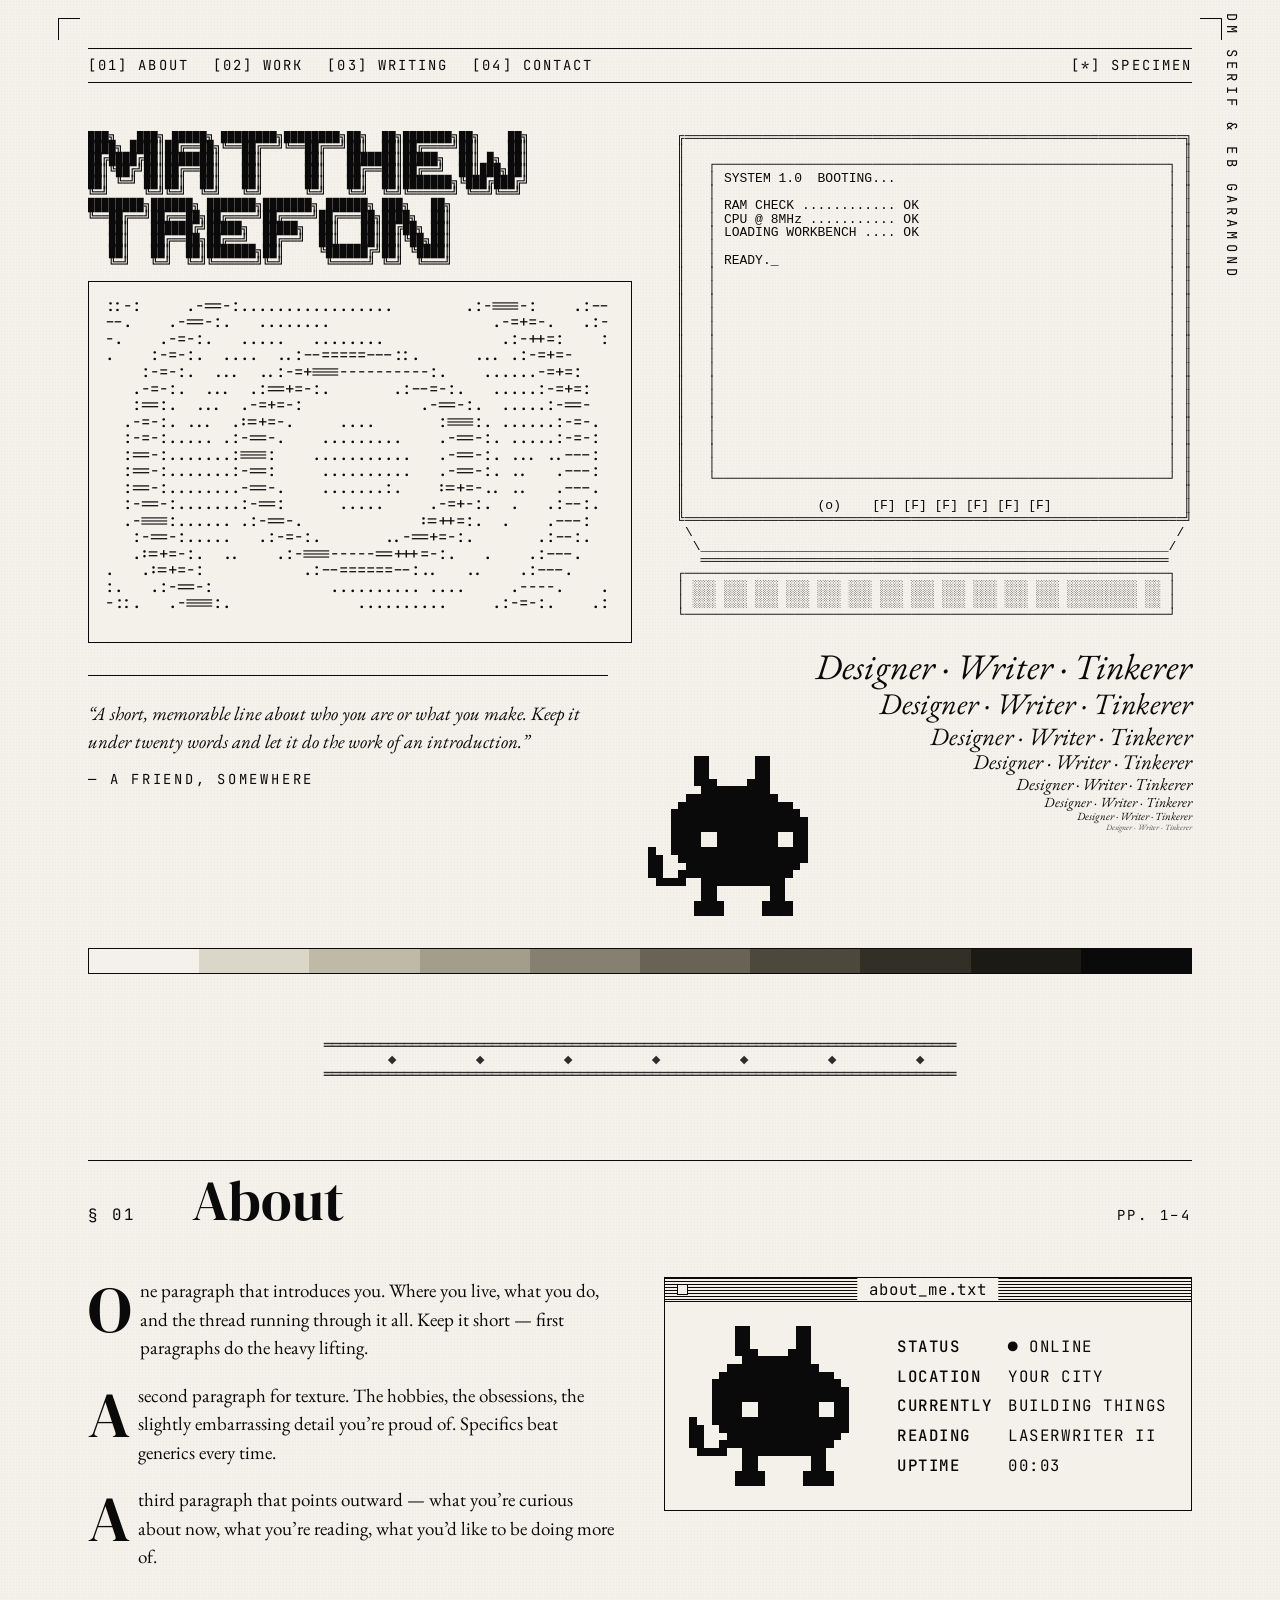
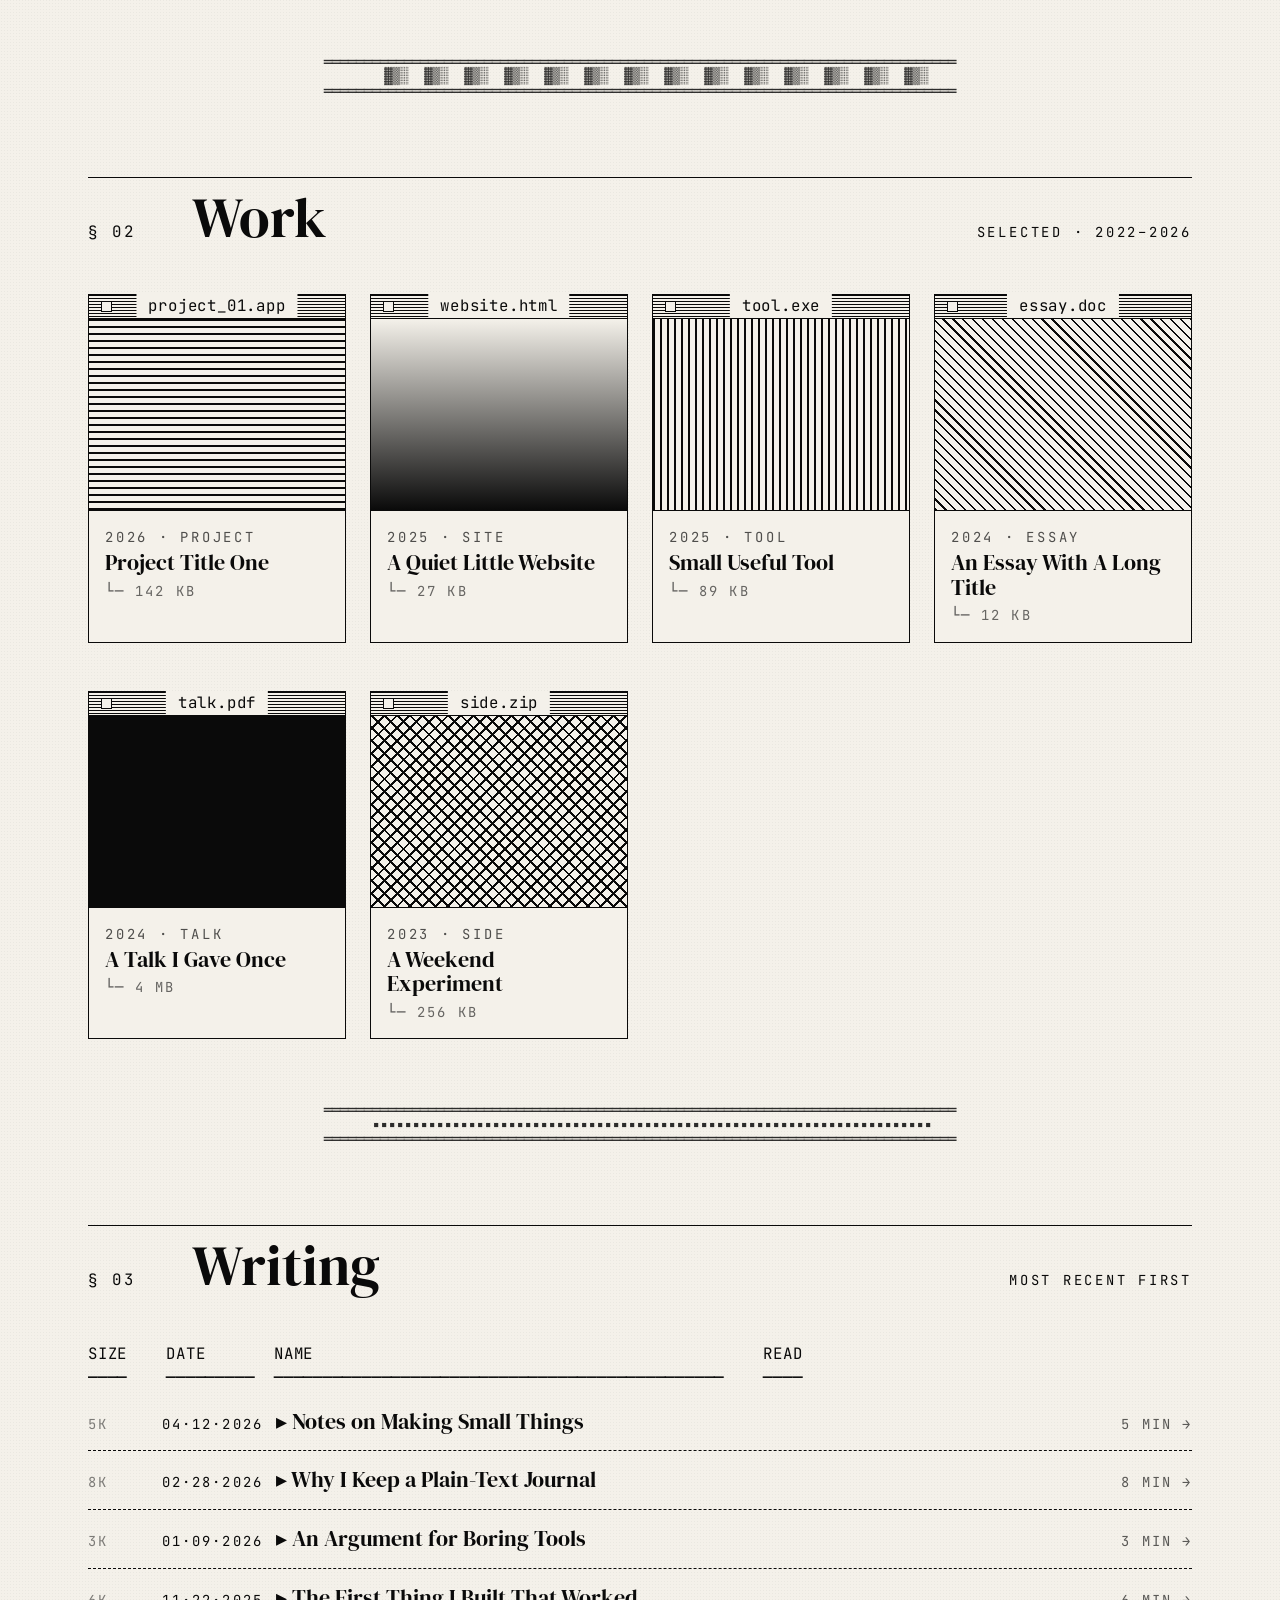
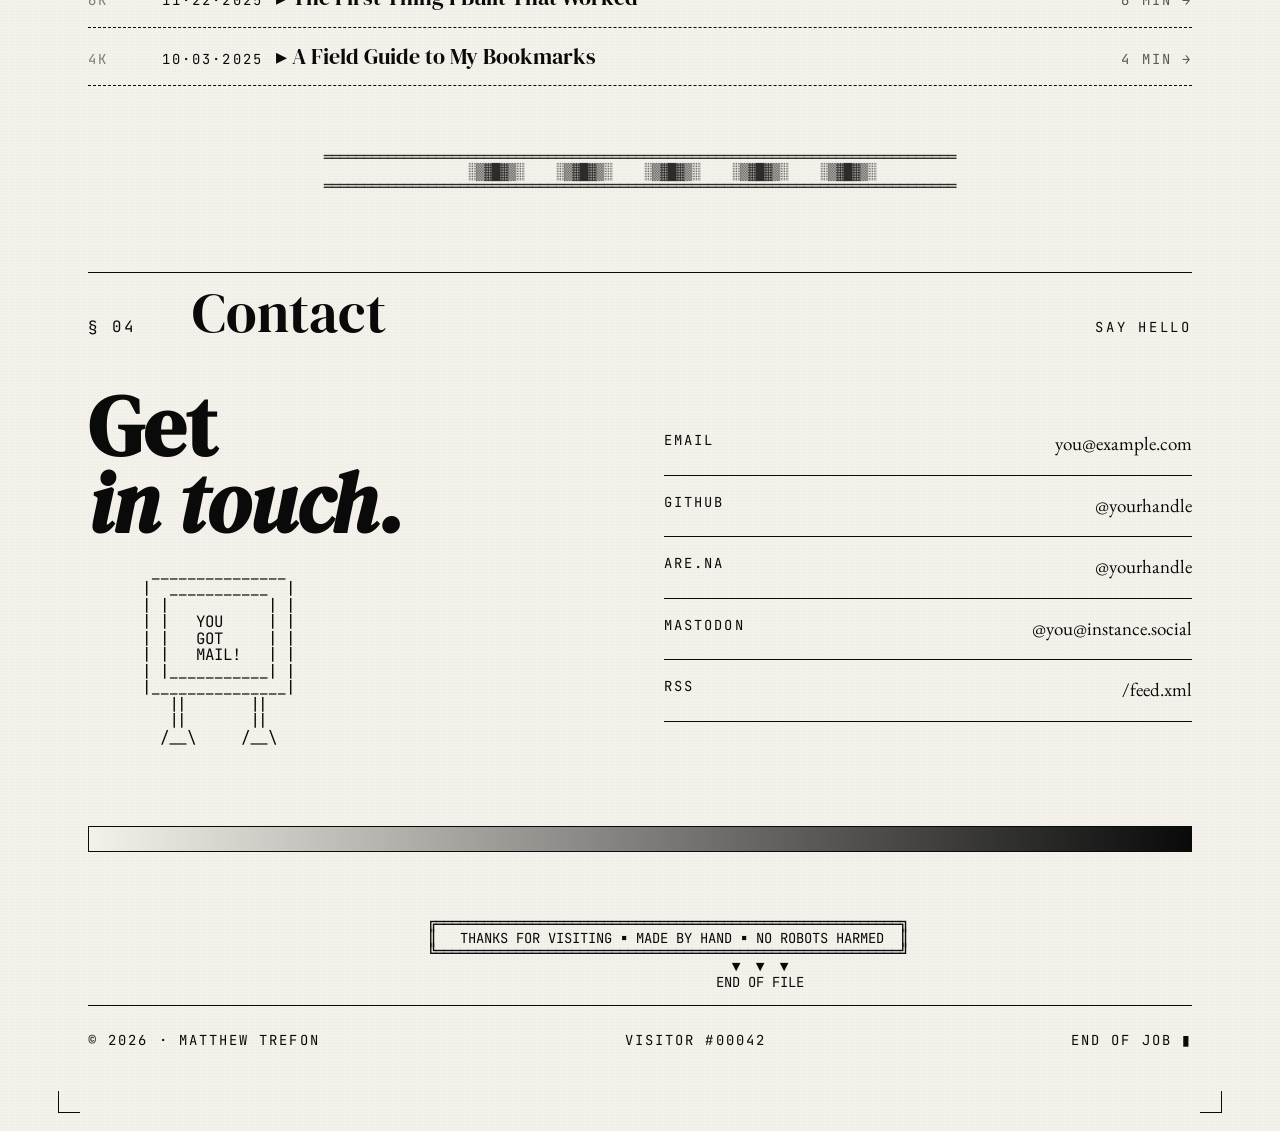
==== index.html @ dd291a22 "Fix banner sizing + ship modern responsive layer Two changes that together get the responsive system" ====
<!DOCTYPE html>
<html lang="en">
<head>
  <meta charset="UTF-8">
  <meta name="viewport" content="width=device-width, initial-scale=1.0">
  <title>Matthew Trefon — Personal Site</title>
  <meta name="description" content="A personal website by Matthew Trefon.">

  <!-- Google Fonts: serifs for headers, mono for the printer/terminal voice -->
  <link rel="preconnect" href="https://fonts.googleapis.com">
  <link rel="preconnect" href="https://fonts.gstatic.com" crossorigin>
  <link href="https://fonts.googleapis.com/css2?family=DM+Serif+Display:ital@0;1&family=EB+Garamond:ital,wght@0,400;0,500;1,400&family=JetBrains+Mono:wght@400;500;700&display=swap" rel="stylesheet">

  <link rel="stylesheet" href="style.css">
</head>
<body>
  <!-- ============== BACKGROUND GLYPHS (scattered marginalia) ============== -->
  <div class="bg-glyphs" id="bgGlyphs" aria-hidden="true"></div>

  <div class="page">

    <!-- ============== CROP MARKS (corners of the page) ============== -->
    <span class="crop tl"></span>
    <span class="crop tr"></span>
    <span class="crop bl"></span>
    <span class="crop br"></span>

    <!-- ============== SPINE TEXT (rotated, runs up the right edge) ============== -->
    <div class="spine-text">MOD. PORTFOLIO ▮ v2.0 ▮ CIRCA 2026 ▮ SET IN DM SERIF & EB GARAMOND</div>

    <!-- ============== NAV ============== -->
    <nav class="nav-bar mono">
      <a href="#about">[01] ABOUT</a>
      <a href="#work">[02] WORK</a>
      <a href="#writing">[03] WRITING</a>
      <a href="#contact">[04] CONTACT</a>
      <a href="styleguide.html" style="margin-left: auto;">[*] SPECIMEN</a>
    </nav>

    <!-- ============== HERO ============== -->
    <header class="hero">
      <div class="hero-main">
        <h1 class="sr-only">Matthew Trefon</h1>
        <pre class="ascii-banner" aria-hidden="true">
███╗   ███╗ █████╗ ████████╗████████╗██╗  ██╗███████╗██╗    ██╗
████╗ ████║██╔══██╗╚══██╔══╝╚══██╔══╝██║  ██║██╔════╝██║    ██║
██╔████╔██║███████║   ██║      ██║   ███████║█████╗  ██║ █╗ ██║
██║╚██╔╝██║██╔══██║   ██║      ██║   ██╔══██║██╔══╝  ██║███╗██║
██║ ╚═╝ ██║██║  ██║   ██║      ██║   ██║  ██║███████╗╚███╔███╔╝
╚═╝     ╚═╝╚═╝  ╚═╝   ╚═╝      ╚═╝   ╚═╝  ╚═╝╚══════╝ ╚══╝╚══╝
████████╗██████╗ ███████╗███████╗ ██████╗ ███╗   ██╗
╚══██╔══╝██╔══██╗██╔════╝██╔════╝██╔═══██╗████╗  ██║
   ██║   ██████╔╝█████╗  █████╗  ██║   ██║██╔██╗ ██║
   ██║   ██╔══██╗██╔══╝  ██╔══╝  ██║   ██║██║╚██╗██║
   ██║   ██║  ██║███████╗██║     ╚██████╔╝██║ ╚████║
   ╚═╝   ╚═╝  ╚═╝╚══════╝╚═╝      ╚═════╝ ╚═╝  ╚═══╝
        </pre>
        <!-- ============== INTERFERENCE FIELD ============== -->
        <figure class="ascii-field-fig">
          <div class="ascii-stage">
            <div class="ascii-field" id="asciiField" aria-hidden="true"></div>
          </div>
        </figure>
        <p class="pull-quote">
          “A short, memorable line about who you are or what you make. Keep
          it under twenty words and let it do the work of an introduction.”
          <cite>— A FRIEND, SOMEWHERE</cite>
        </p>
      </div>

      <aside class="hero-side">
        <pre class="ascii-computer" id="asciiComputer" role="navigation" aria-label="Computer screen — hover or focus to open the main menu, then arrow keys and Enter to navigate"></pre>
        <div class="repeating-tagline" aria-hidden="true">
          <p>Designer · Writer · Tinkerer</p>
          <p>Designer · Writer · Tinkerer</p>
          <p>Designer · Writer · Tinkerer</p>
          <p>Designer · Writer · Tinkerer</p>
          <p>Designer · Writer · Tinkerer</p>
          <p>Designer · Writer · Tinkerer</p>
          <p>Designer · Writer · Tinkerer</p>
          <p>Designer · Writer · Tinkerer</p>
        </div>
        <!-- Sidekick — second instance, tucked under the diminishing tagline. -->
        <svg class="sidekick" viewBox="0 0 21 21" shape-rendering="crispEdges" aria-label="Sidekick" role="img">
          <g class="sk-body">
            <rect x="6"  y="0"  width="2"  height="3"/>
            <rect x="14" y="0"  width="2"  height="3"/>
            <rect x="6"  y="3"  width="3"  height="1"/>
            <rect x="13" y="3"  width="3"  height="1"/>
            <rect x="7"  y="4"  width="9"  height="1"/>
            <rect x="5"  y="5"  width="12" height="1"/>
            <rect x="4"  y="6"  width="15" height="1"/>
            <rect x="3"  y="7"  width="17" height="1"/>
            <rect x="3"  y="8"  width="18" height="2"/>
            <rect x="3"  y="10" width="4"  height="2"/>
            <rect x="9"  y="10" width="8"  height="2"/>
            <rect x="19" y="10" width="2"  height="2"/>
            <rect x="3"  y="12" width="18" height="1"/>
            <rect x="4"  y="13" width="17" height="1"/>
            <rect x="5"  y="14" width="15" height="1"/>
            <rect x="4"  y="15" width="15" height="1"/>
            <rect x="7"  y="16" width="11" height="1"/>
            <rect x="7"  y="17" width="2"  height="2"/>
            <rect x="16" y="17" width="2"  height="2"/>
            <rect x="6"  y="19" width="4"  height="2"/>
            <rect x="15" y="19" width="4"  height="2"/>
          </g>
          <g class="sk-arm">
            <g class="sk-arm-a">
              <rect x="0" y="12" width="1" height="1"/>
              <rect x="0" y="13" width="2" height="1"/>
              <rect x="1" y="14" width="1" height="1"/>
              <rect x="1" y="15" width="1" height="1"/>
              <rect x="1" y="16" width="4" height="1"/>
            </g>
            <g class="sk-arm-b">
              <rect x="0" y="14" width="1" height="1"/>
              <rect x="0" y="15" width="2" height="1"/>
              <rect x="1" y="16" width="4" height="1"/>
            </g>
          </g>
          <g class="sk-eyes">
            <rect x="7"  y="10" width="2" height="2"/>
            <rect x="17" y="10" width="2" height="2"/>
          </g>
        </svg>
      </aside>
    </header>

    <!-- Stepped grayscale strip -->
    <div class="gradient-strip" aria-hidden="true">
      <div style="background:#f4f1ea"></div>
      <div style="background:#dad6c8"></div>
      <div style="background:#bfbaa8"></div>
      <div style="background:#a39d8b"></div>
      <div style="background:#85806f"></div>
      <div style="background:#686355"></div>
      <div style="background:#4c483c"></div>
      <div style="background:#322f26"></div>
      <div style="background:#1c1a14"></div>
      <div style="background:#0a0a0a"></div>
    </div>

    <!-- ASCII divider — reusable element you'll see between sections -->
    <pre class="ascii-rule" aria-hidden="true">
═══════════════════════════════════════════════════════════════════════════════
    ◆          ◆          ◆          ◆          ◆          ◆          ◆
═══════════════════════════════════════════════════════════════════════════════
    </pre>

    <!-- ============================== ABOUT ============================== -->
    <section id="about">
      <div class="section-head">
        <span class="num">§ 01</span>
        <h2>About</h2>
        <span class="meta">Pp. 1–4</span>
      </div>

      <div class="about">
        <div>
          <p>
            One paragraph that introduces you. Where you live, what you do,
            and the thread running through it all. Keep it short — first
            paragraphs do the heavy lifting.
          </p>
          <p>
            A second paragraph for texture. The hobbies, the obsessions, the
            slightly embarrassing detail you’re proud of. Specifics beat
            generics every time.
          </p>
          <p>
            A third paragraph that points outward — what you’re curious about
            now, what you’re reading, what you’d like to be doing more of.
          </p>
        </div>

        <!-- Classic Mac window: System 1-style stripes & close box -->
        <div class="mac-window">
          <div class="mac-titlebar">
            <span class="close-box"></span>
            <span class="title">about_me.txt</span>
          </div>
          <div class="mac-body">
            <!-- Sidekick — pixel data extracted from the box-shadow CSS reference. -->
            <svg class="sidekick" viewBox="0 0 21 21" shape-rendering="crispEdges" aria-label="Sidekick" role="img">
              <g class="sk-body">
                <!-- antennae -->
                <rect x="6"  y="0"  width="2"  height="3"/>
                <rect x="14" y="0"  width="2"  height="3"/>
                <!-- antenna shoulders -->
                <rect x="6"  y="3"  width="3"  height="1"/>
                <rect x="13" y="3"  width="3"  height="1"/>
                <!-- head taper -->
                <rect x="7"  y="4"  width="9"  height="1"/>
                <rect x="5"  y="5"  width="12" height="1"/>
                <rect x="4"  y="6"  width="15" height="1"/>
                <rect x="3"  y="7"  width="17" height="1"/>
                <!-- upper body -->
                <rect x="3"  y="8"  width="18" height="2"/>
                <!-- eye row body (eyes are gaps; paper shows through) -->
                <rect x="3"  y="10" width="4"  height="2"/>
                <rect x="9"  y="10" width="8"  height="2"/>
                <rect x="19" y="10" width="2"  height="2"/>
                <!-- mid body rows (without arm parts) -->
                <rect x="3"  y="12" width="18" height="1"/>
                <rect x="4"  y="13" width="17" height="1"/>
                <rect x="5"  y="14" width="15" height="1"/>
                <rect x="4"  y="15" width="15" height="1"/>
                <rect x="7"  y="16" width="11" height="1"/>
                <!-- legs -->
                <rect x="7"  y="17" width="2"  height="2"/>
                <rect x="16" y="17" width="2"  height="2"/>
                <!-- feet -->
                <rect x="6"  y="19" width="4"  height="2"/>
                <rect x="15" y="19" width="4"  height="2"/>
              </g>
              <!-- Tail — two pixel-art frames; CSS alternates their opacity
                   for a discrete sprite-style wag (no rotation/easing). -->
              <g class="sk-arm">
                <g class="sk-arm-a">
                  <!-- Frame A: tail curled up, tip at upper-left -->
                  <rect x="0" y="12" width="1" height="1"/>
                  <rect x="0" y="13" width="2" height="1"/>
                  <rect x="1" y="14" width="1" height="1"/>
                  <rect x="1" y="15" width="1" height="1"/>
                  <rect x="1" y="16" width="4" height="1"/>
                </g>
                <g class="sk-arm-b">
                  <!-- Frame B: tail flicked down, tip dropped, curl shorter -->
                  <rect x="0" y="14" width="1" height="1"/>
                  <rect x="0" y="15" width="2" height="1"/>
                  <rect x="1" y="16" width="4" height="1"/>
                </g>
              </g>
              <!-- Eye covers — normally invisible; opacity flashes to 1 to blink. -->
              <g class="sk-eyes">
                <rect x="7"  y="10" width="2" height="2"/>
                <rect x="17" y="10" width="2" height="2"/>
              </g>
            </svg>
            <dl class="stats">
              <dt>STATUS</dt>      <dd>● ONLINE</dd>
              <dt>LOCATION</dt>    <dd>YOUR CITY</dd>
              <dt>CURRENTLY</dt>   <dd>BUILDING THINGS</dd>
              <dt>READING</dt>     <dd>LASERWRITER II</dd>
              <dt>UPTIME</dt>      <dd id="uptime">--</dd>
            </dl>
          </div>
        </div>
      </div>
    </section>

    <pre class="ascii-rule" aria-hidden="true">
═══════════════════════════════════════════════════════════════════════════════
    ▓▒░  ▓▒░  ▓▒░  ▓▒░  ▓▒░  ▓▒░  ▓▒░  ▓▒░  ▓▒░  ▓▒░  ▓▒░  ▓▒░  ▓▒░  ▓▒░
═══════════════════════════════════════════════════════════════════════════════
    </pre>

    <!-- ============================== WORK ============================== -->
    <section id="work">
      <div class="section-head">
        <span class="num">§ 02</span>
        <h2>Work</h2>
        <span class="meta">Selected · 2022–2026</span>
      </div>

      <div class="work-grid">
        <!-- Each project card is a tiny Mac window. -->
        <a class="mac-window work-card" href="#">
          <div class="mac-titlebar">
            <span class="close-box"></span>
            <span class="title">project_01.app</span>
          </div>
          <div class="swatch lines-h"></div>
          <div class="card-body">
            <div class="label">2026 · PROJECT</div>
            <div class="card-title">Project Title One</div>
            <div class="size mono">└─ 142 KB</div>
          </div>
        </a>

        <a class="mac-window work-card" href="#">
          <div class="mac-titlebar">
            <span class="close-box"></span>
            <span class="title">website.html</span>
          </div>
          <div class="swatch swatch-grad"></div>
          <div class="card-body">
            <div class="label">2025 · SITE</div>
            <div class="card-title">A Quiet Little Website</div>
            <div class="size mono">└─ 27 KB</div>
          </div>
        </a>

        <a class="mac-window work-card" href="#">
          <div class="mac-titlebar">
            <span class="close-box"></span>
            <span class="title">tool.exe</span>
          </div>
          <div class="swatch lines-v"></div>
          <div class="card-body">
            <div class="label">2025 · TOOL</div>
            <div class="card-title">Small Useful Tool</div>
            <div class="size mono">└─ 89 KB</div>
          </div>
        </a>

        <a class="mac-window work-card" href="#">
          <div class="mac-titlebar">
            <span class="close-box"></span>
            <span class="title">essay.doc</span>
          </div>
          <div class="swatch lines-d"></div>
          <div class="card-body">
            <div class="label">2024 · ESSAY</div>
            <div class="card-title">An Essay With A Long Title</div>
            <div class="size mono">└─ 12 KB</div>
          </div>
        </a>

        <a class="mac-window work-card" href="#">
          <div class="mac-titlebar">
            <span class="close-box"></span>
            <span class="title">talk.pdf</span>
          </div>
          <div class="swatch swatch-solid"></div>
          <div class="card-body">
            <div class="label">2024 · TALK</div>
            <div class="card-title">A Talk I Gave Once</div>
            <div class="size mono">└─ 4 MB</div>
          </div>
        </a>

        <a class="mac-window work-card" href="#">
          <div class="mac-titlebar">
            <span class="close-box"></span>
            <span class="title">side.zip</span>
          </div>
          <div class="swatch swatch-cross"></div>
          <div class="card-body">
            <div class="label">2023 · SIDE</div>
            <div class="card-title">A Weekend Experiment</div>
            <div class="size mono">└─ 256 KB</div>
          </div>
        </a>
      </div>
    </section>

    <pre class="ascii-rule" aria-hidden="true">
═══════════════════════════════════════════════════════════════════════════════
   ▪▪▪▪▪▪▪▪▪▪▪▪▪▪▪▪▪▪▪▪▪▪▪▪▪▪▪▪▪▪▪▪▪▪▪▪▪▪▪▪▪▪▪▪▪▪▪▪▪▪▪▪▪▪▪▪▪▪▪▪▪▪▪▪▪▪▪▪▪▪
═══════════════════════════════════════════════════════════════════════════════
    </pre>

    <!-- ============================== WRITING ============================== -->
    <section id="writing">
      <div class="section-head">
        <span class="num">§ 03</span>
        <h2>Writing</h2>
        <span class="meta">Most Recent First</span>
      </div>

      <!-- Styled like a classic file directory listing -->
      <pre class="dir-header mono">
SIZE    DATE       NAME                                              READ
────    ─────────  ──────────────────────────────────────────────    ────</pre>

      <ul class="writing-list">
        <li>
          <span class="size mono">5K</span>
          <span class="date mono">04·12·2026</span>
          <span class="title"><a href="#">▸ Notes on Making Small Things</a></span>
          <span class="read mono">5 min →</span>
        </li>
        <li>
          <span class="size mono">8K</span>
          <span class="date mono">02·28·2026</span>
          <span class="title"><a href="#">▸ Why I Keep a Plain-Text Journal</a></span>
          <span class="read mono">8 min →</span>
        </li>
        <li>
          <span class="size mono">3K</span>
          <span class="date mono">01·09·2026</span>
          <span class="title"><a href="#">▸ An Argument for Boring Tools</a></span>
          <span class="read mono">3 min →</span>
        </li>
        <li>
          <span class="size mono">6K</span>
          <span class="date mono">11·22·2025</span>
          <span class="title"><a href="#">▸ The First Thing I Built That Worked</a></span>
          <span class="read mono">6 min →</span>
        </li>
        <li>
          <span class="size mono">4K</span>
          <span class="date mono">10·03·2025</span>
          <span class="title"><a href="#">▸ A Field Guide to My Bookmarks</a></span>
          <span class="read mono">4 min →</span>
        </li>
      </ul>
    </section>

    <pre class="ascii-rule" aria-hidden="true">
═══════════════════════════════════════════════════════════════════════════════
        ░▒▓█▓▒░    ░▒▓█▓▒░    ░▒▓█▓▒░    ░▒▓█▓▒░    ░▒▓█▓▒░
═══════════════════════════════════════════════════════════════════════════════
    </pre>

    <!-- ============================== CONTACT ============================== -->
    <section id="contact">
      <div class="section-head">
        <span class="num">§ 04</span>
        <h2>Contact</h2>
        <span class="meta">Say Hello</span>
      </div>

      <div class="contact">
        <div>
          <h3>Get<br><em>in touch.</em></h3>
<pre class="ascii-mailbox" aria-hidden="true">
       _______________
      |  ___________  |
      | |           | |
      | |   YOU     | |
      | |   GOT     | |
      | |   MAIL!   | |
      | |___________| |
      |_______________|
         ||       ||
         ||       ||
        /__\     /__\
</pre>
        </div>
        <ul class="contact-list">
          <li><span class="label mono">EMAIL</span><a href="mailto:you@example.com">you@example.com</a></li>
          <li><span class="label mono">GITHUB</span><a href="#">@yourhandle</a></li>
          <li><span class="label mono">ARE.NA</span><a href="#">@yourhandle</a></li>
          <li><span class="label mono">MASTODON</span><a href="#">@you@instance.social</a></li>
          <li><span class="label mono">RSS</span><a href="#">/feed.xml</a></li>
        </ul>
      </div>
    </section>

    <!-- Closing gradient bar -->
    <div class="gradient-strip smooth" aria-hidden="true"></div>

    <!-- ============================== FOOTER ============================== -->
    <footer>
<pre class="ascii-signoff" aria-hidden="true">
       ╔══════════════════════════════════════════════════════════╗
       ║   THANKS FOR VISITING ▪ MADE BY HAND ▪ NO ROBOTS HARMED  ║
       ╚══════════════════════════════════════════════════════════╝
                              ▼  ▼  ▼
                              END OF FILE
</pre>
      <div class="footer-meta mono">
        <span>© 2026 · MATTHEW TREFON</span>
        <span>VISITOR #<span id="visitor">00042</span></span>
        <span>END OF JOB ▮</span>
      </div>
    </footer>
  </div>

  <script src="script.js"></script>
</body>
</html>
---- style.css ----
/* =========================================================
   STYLE.CSS — Personal Site
   Organised in numbered sections so it's easy to navigate.
   Tip: in most editors, Ctrl/Cmd+F and search "===" to
   jump between sections.

   Modern responsive system, layered in three parts:
   1. Fluid tokens (this file, section 1) — type and spacing
      scale smoothly with viewport via clamp(). No breakpoints
      needed for "make text smaller on phones."
   2. Container queries (per-component, added next) — each
      component decides its own layout based on the room it
      has, not the viewport. Lets a component drop into any
      column width and Just Work.
   3. Media-query breakpoints — reserved only for whole-page
      structural shifts (none yet; we'll see if we need any).
   ========================================================= */

/* =========================================================
   1. DESIGN TOKENS
   Color, type, spacing, layout — all live here. Change a
   value in this block and the whole site updates. New
   components should reference these tokens, not raw px.

   Type and spacing tokens use clamp(MIN, PREFERRED, MAX):
     - PREFERRED uses vw, so it scales with viewport width.
     - Locked at MIN below ~320px viewport (small phone).
     - Locked at MAX above ~1200px viewport (our page-max).
   ========================================================= */
:root {
  /* Color */
  --ink: #0a0a0a;
  --paper: #f4f1ea;
  --paper-edge: #e6e0d0;

  /* Type families */
  --serif-display: 'DM Serif Display', Georgia, serif;
  --serif-body: 'EB Garamond', Georgia, serif;
  --mono: 'JetBrains Mono', ui-monospace, monospace;

  /* Fluid type scale. Min values stay readable on phones —
     no token drops below 12px. Max values match the prior
     fixed sizes so desktop looks identical. */
  --fs-xs:    clamp(0.75rem,   0.23vw + 0.68rem,  0.875rem);   /* 12 → 14 */
  --fs-sm:    clamp(0.875rem,  0.23vw + 0.80rem,  1rem);       /* 14 → 16 */
  --fs-base:  clamp(1rem,      0.34vw + 0.93rem,  1.1875rem);  /* 16 → 19 */
  --fs-lg:    clamp(1.125rem,  0.45vw + 1.03rem,  1.375rem);   /* 18 → 22 */
  --fs-xl:    clamp(1.5rem,    0.91vw + 1.32rem,  2rem);       /* 24 → 32 */
  --fs-2xl:   clamp(2rem,      2.73vw + 1.45rem,  3.5rem);     /* 32 → 56 */
  --fs-3xl:   clamp(2.5rem,    5vw    + 1.5rem,   5.25rem);    /* 40 → 84 */
  /* Banner: 64-char ASCII art. Aggressively fluid — locks
     at 6.4px on small phones (still legible as shape, fits
     a 358px content area at ~246px wide) and 11px on desktop. */
  --fs-banner: clamp(0.4rem, 1vw, 0.6875rem);  /* ~6.4 → 11 */

  /* Fluid spacing scale, same lock-points as type. */
  --space-3xs: clamp(0.125rem, 0.11vw + 0.10rem, 0.1875rem);   /* 2  → 3  */
  --space-2xs: clamp(0.25rem,  0.23vw + 0.20rem, 0.375rem);    /* 4  → 6  */
  --space-xs:  clamp(0.5rem,   0.45vw + 0.41rem, 0.75rem);     /* 8  → 12 */
  --space-sm:  clamp(0.75rem,  0.45vw + 0.66rem, 1rem);        /* 12 → 16 */
  --space-md:  clamp(1rem,     0.91vw + 0.82rem, 1.5rem);      /* 16 → 24 */
  --space-lg:  clamp(1.5rem,   0.91vw + 1.32rem, 2rem);        /* 24 → 32 */
  --space-xl:  clamp(2rem,     1.82vw + 1.64rem, 3rem);        /* 32 → 48 */
  --space-2xl: clamp(2.5rem,   2.73vw + 1.95rem, 4rem);        /* 40 → 64 */
  --space-3xl: clamp(3rem,     3.64vw + 2.27rem, 5rem);        /* 48 → 80 */

  /* Page frame */
  --page-max:   1200px;
  --page-pad-x: clamp(1rem, 4vw, 3rem);   /* 16 → 48 sides */
}

/* =========================================================
   2. RESET & BASE
   A small reset so different browsers start from the same
   baseline. The * selector targets every element.
   ========================================================= */
*, *::before, *::after { margin: 0; padding: 0; box-sizing: border-box; }
html { scroll-behavior: smooth; }
img, svg { display: block; max-width: 100%; }
a { color: inherit; }

body {
  background: var(--paper);
  color: var(--ink);
  font-family: var(--serif-body);
  font-size: var(--fs-base);
  line-height: 1.5;
  /* Subtle paper grain — a dot pattern at low opacity */
  background-image: radial-gradient(rgba(0,0,0,0.04) 1px, transparent 1px);
  background-size: 3px 3px;
  overflow-x: hidden;
  /* Containing block for the scattered background-glyph layer below */
  position: relative;
}

/* SVGs inherit the ink color automatically */
svg { fill: var(--ink); }

/* =========================================================
   3. PAGE FRAME + CROP MARKS
   ========================================================= */
.page {
  max-width: var(--page-max);
  margin: 0 auto;
  padding: var(--space-xl) var(--page-pad-x) var(--space-3xl);
  position: relative;
  /* Sit above the scattered background-glyph layer */
  z-index: 1;
}

.crop { position: absolute; width: 22px; height: 22px; pointer-events: none; }
.crop::before, .crop::after { content: ''; position: absolute; background: var(--ink); }
.crop.tl { top: 18px; left: 18px; }
.crop.tl::before { top: 0; left: 0; width: 1px; height: 22px; }
.crop.tl::after  { top: 0; left: 0; width: 22px; height: 1px; }
.crop.tr { top: 18px; right: 18px; }
.crop.tr::before { top: 0; right: 0; width: 1px; height: 22px; }
.crop.tr::after  { top: 0; right: 0; width: 22px; height: 1px; }
.crop.bl { bottom: 18px; left: 18px; }
.crop.bl::before { bottom: 0; left: 0; width: 1px; height: 22px; }
.crop.bl::after  { bottom: 0; left: 0; width: 22px; height: 1px; }
.crop.br { bottom: 18px; right: 18px; }
.crop.br::before { bottom: 0; right: 0; width: 1px; height: 22px; }
.crop.br::after  { bottom: 0; right: 0; width: 22px; height: 1px; }

/* =========================================================
   4. UTILITY CLASSES
   Small reusable bits used in many places.
   ========================================================= */
.mono {
  font-family: var(--mono);
  font-size: var(--fs-xs);
  letter-spacing: 0.15em;
  text-transform: uppercase;
}

/* Screen-reader-only: hidden visually, but read aloud by assistive tech.
   Used for the page's h1 since the visible name is ASCII art. */
.sr-only {
  position: absolute;
  width: 1px;
  height: 1px;
  padding: 0;
  margin: -1px;
  overflow: hidden;
  clip: rect(0, 0, 0, 0);
  white-space: nowrap;
  border: 0;
}

/* Stepped grayscale strip — the iconic printer test bar */
.gradient-strip {
  display: flex;
  height: 26px;
  width: 100%;
  border: 1px solid var(--ink);
  margin: var(--space-lg) 0;
}
.gradient-strip > div { flex: 1; }
.gradient-strip.smooth {
  background: linear-gradient(to right, var(--paper), var(--ink));
  margin-top: var(--space-3xl);
}

/* Reusable line-pattern fills */
.lines-h {
  background-image: repeating-linear-gradient(
    to bottom, var(--ink) 0 2px, transparent 2px 7px
  );
}
.lines-v {
  background-image: repeating-linear-gradient(
    to right, var(--ink) 0 2px, transparent 2px 7px
  );
}
.lines-d {
  background-image: repeating-linear-gradient(
    45deg, var(--ink) 0 1.5px, transparent 1.5px 7px
  );
}

/* =========================================================
   5. ASCII ART (banner, dividers, illustrations)
   <pre> tags preserve the spacing of ASCII art exactly.
   We use overflow-x:auto so big banners don't break mobile.
   ========================================================= */
/* Default base for all ascii-* <pre> blocks. Class-only selectors
   here (no `pre.` prefix) so the specificity stays at 0,1,0 — that
   way the per-block overrides below (.ascii-banner, .ascii-rule)
   actually win on font-size. The `pre.` prefix used to be here and
   silently outranked the overrides. */
.ascii-banner,
.ascii-rule,
.ascii-mac,
.ascii-mailbox,
.ascii-signoff {
  font-family: var(--mono);
  font-size: var(--fs-sm);
  line-height: 1.05;
  white-space: pre;
  overflow-x: auto;
}

.ascii-banner {
  margin: 0 0 var(--space-md);
  font-size: var(--fs-banner);
  font-weight: 700;
}
.ascii-rule {
  margin: var(--space-2xl) 0;
  text-align: center;
  font-size: var(--fs-xs);
  opacity: 0.85;
}
.ascii-mac { font-size: var(--fs-sm); line-height: 1.1; }

/* Hero-main computer — large prominent ASCII illustration that sits below
   the name banner. Cycles through screen content via JS.
   Uses a system monospace stack (not JetBrains Mono) because the Google
   Fonts subset of JetBrains Mono is missing some of the box-drawing,
   block, and symbol glyphs (♪ █ ░ ║ ═) used in the screens. When those
   fall back to a different font the advance widths drift and the right
   borders no longer line up. System mono fonts have all of these at a
   consistent 1-cell width. */
.ascii-computer {
  font-family: ui-monospace, 'SF Mono', Menlo, Consolas, 'Cascadia Mono', monospace;
  /* Initial font-size is a conservative pre-JS fallback; fitComputer()
     in script.js measures the live column width and overrides this with
     an inline style on load and on every resize. */
  font-size: 11px;
  line-height: 1.05;
  white-space: pre;
  margin: 0;
  user-select: none;
  color: var(--ink);
  display: inline-block;
  max-width: 100%;
  font-variant-ligatures: none;
  font-feature-settings: "liga" 0, "calt" 0;
}

/* Hero computer in menu mode — the screen becomes a navigation widget.
   Each <a class="menu-item"> wraps a full padded line of the screen so the
   entire row is a click target. The selected (or hovered) row inverts to
   give a classic Mac highlight bar. */
.ascii-computer { outline: none; }
.ascii-computer:focus-visible { outline: 2px solid var(--ink); outline-offset: 4px; }
.ascii-computer .menu-item {
  text-decoration: none;
  color: inherit;
  cursor: pointer;
}
.ascii-computer .menu-item:hover,
.ascii-computer .menu-item--selected {
  background: var(--ink);
  color: var(--paper);
}

/* Sidekick pixel character — pixel data via SVG <rect>s, scales crisply
   via shape-rendering. Three independent loops: idle bob, arm wave, blink. */
.sidekick {
  width: 160px;
  height: auto;
  display: block;
  fill: var(--ink);
  animation: sk-bob 2.4s ease-in-out infinite;
  transform-origin: 50% 100%;
}
/* Tail wag — pixel-art sprite style. Two frames toggle via opacity with a
   hard cut (linear timing across a near-instant keyframe transition). */
.sidekick .sk-arm-a {
  animation: sk-wag 1.2s linear infinite;
}
.sidekick .sk-arm-b {
  animation: sk-wag 1.2s linear infinite;
  animation-delay: -0.6s; /* offset half a cycle — opposite phase from frame A */
}
.sidekick .sk-eyes {
  opacity: 0;
  animation: sk-blink 4.5s steps(1, end) infinite;
}
@keyframes sk-bob {
  0%, 100% { transform: translateY(0); }
  50%      { transform: translateY(-2px); }
}
@keyframes sk-wag {
  0%, 49.99% { opacity: 1; }
  50%, 100%  { opacity: 0; }
}
@keyframes sk-blink {
  0%, 95%, 100% { opacity: 0; }
  96%, 99%      { opacity: 1; }
}
@media (prefers-reduced-motion: reduce) {
  .sidekick,
  .sidekick .sk-arm-a,
  .sidekick .sk-arm-b,
  .sidekick .sk-eyes { animation: none; }
  .sidekick .sk-arm-b { opacity: 0; }
}
/* Hero sidekick — opt out of the column's flex-end alignment so he sits
   on the left under the diminishing tagline. */
.hero-side .sidekick {
  align-self: flex-start;
  margin-top: -100px;
}
.ascii-mailbox { font-size: var(--fs-sm); line-height: 1.05; margin-top: var(--space-md); }
.ascii-signoff { font-size: var(--fs-xs); text-align: center; margin: var(--space-xl) 0 var(--space-sm); }

/* =========================================================
   6. NAVIGATION
   ========================================================= */
.nav-bar {
  display: flex;
  flex-wrap: wrap;
  gap: var(--space-2xs) var(--space-md);
  padding: var(--space-2xs) 0;
  border-top: 1px solid var(--ink);
  border-bottom: 1px solid var(--ink);
  margin-bottom: var(--space-xl);
}
.nav-bar a { text-decoration: none; }
.nav-bar a:hover { background: var(--ink); color: var(--paper); padding: 0 4px; }

/* =========================================================
   7. HERO
   ========================================================= */
.hero {
  display: grid;
  grid-template-columns: 1fr 1fr;
  gap: var(--space-sm);
  align-items: stretch;
  margin-bottom: var(--space-md);
}
.hero-main { display: flex; flex-direction: column; }
.hero-main .ascii-banner { margin: 0; }

.pull-quote {
  font-family: var(--serif-body);
  font-style: italic;
  font-size: var(--fs-base);
  max-width: 520px;
  padding: var(--space-md) 0 0;
  margin-top: var(--space-lg);
  border-top: 1px solid var(--ink);
}
.pull-quote cite {
  display: block;
  font-style: normal;
  font-family: var(--mono);
  font-size: var(--fs-xs);
  letter-spacing: 0.2em;
  text-transform: uppercase;
  margin-top: var(--space-xs);
}

.hero-side {
  display: flex;
  flex-direction: column;
  align-items: flex-end;
  gap: var(--space-md);
  /* Allow the column to shrink below the computer's intrinsic width.
     The fitComputer() routine in script.js measures this column on
     load + resize and picks a font-size that keeps the rendered frame
     inside it, so we don't need overflow:hidden (which was clipping
     the right border). */
  min-width: 0;
}
.hero-side .ascii-field-fig { align-self: stretch; }
.hourglass { width: 40px; height: 52px; }

/* Decorative diminishing ladder. Sizes are fixed at full size;
   scaling will be added back later as part of the responsive pass. */
.repeating-tagline { text-align: right; font-style: italic; }
.repeating-tagline p { line-height: 1.15; }
.repeating-tagline p:nth-child(1) { font-size: 36px; }
.repeating-tagline p:nth-child(2) { font-size: 30px; }
.repeating-tagline p:nth-child(3) { font-size: 25px; }
.repeating-tagline p:nth-child(4) { font-size: 21px; }
.repeating-tagline p:nth-child(5) { font-size: 17px; }
.repeating-tagline p:nth-child(6) { font-size: 14px; }
.repeating-tagline p:nth-child(7) { font-size: 11px; }
.repeating-tagline p:nth-child(8) { font-size: 8px; opacity: 0.7; }

/* =========================================================
   8. SECTION HEADERS
   ========================================================= */
section { margin-top: var(--space-2xl); }
.section-head {
  display: grid;
  grid-template-columns: 80px 1fr auto;
  align-items: baseline;
  gap: var(--space-md);
  border-top: 1px solid var(--ink);
  padding-top: var(--space-xs);
  margin-bottom: var(--space-xl);
}
.section-head .num {
  font-family: var(--mono);
  font-size: var(--fs-sm);
  letter-spacing: 0.2em;
}
.section-head h2 {
  font-family: var(--serif-display);
  font-size: var(--fs-2xl);
  font-weight: 400;
  line-height: 1;
}
.section-head .meta {
  font-family: var(--mono);
  font-size: var(--fs-xs);
  letter-spacing: 0.2em;
  text-transform: uppercase;
}

/* =========================================================
   9. CLASSIC MAC WINDOW
   Used both for the About card and each project card.
   The titlebar uses a striped background, like System 1-6.
   ========================================================= */
.mac-window {
  border: 1px solid var(--ink);
  background: var(--paper);
  display: block;
  text-decoration: none;
  color: var(--ink);
  position: relative;
  transition: transform 180ms ease, box-shadow 180ms ease;
}
.mac-window:hover {
  transform: translate(-3px, -3px);
  box-shadow: 6px 6px 0 var(--ink);
}
.mac-titlebar {
  border-bottom: 1px solid var(--ink);
  padding: var(--space-2xs) var(--space-xs);
  display: flex;
  align-items: center;
  position: relative;
  /* The classic pinstripe pattern */
  background-image: repeating-linear-gradient(
    to bottom, var(--ink) 0 1px, var(--paper) 1px 3px
  );
  min-height: 22px;
}
.mac-titlebar .close-box {
  width: 11px;
  height: 11px;
  border: 1px solid var(--ink);
  background: var(--paper);
  flex-shrink: 0;
}
.mac-titlebar .title {
  position: absolute;
  left: 50%;
  transform: translateX(-50%);
  background: var(--paper);
  padding: 0 var(--space-xs);
  font-family: var(--mono);
  font-size: var(--fs-sm);
  letter-spacing: 0.05em;
  white-space: nowrap;
}
.mac-body {
  padding: var(--space-md);
  display: grid;
  grid-template-columns: auto 1fr;
  gap: var(--space-xl);
  align-items: center;
}

.stats {
  display: grid;
  grid-template-columns: auto 1fr;
  gap: var(--space-2xs) var(--space-sm);
  font-family: var(--mono);
  font-size: var(--fs-sm);
  letter-spacing: 0.1em;
  text-transform: uppercase;
}
.stats dt { font-weight: 500; }
.stats dd { font-weight: 400; }

/* =========================================================
   10. ABOUT
   ========================================================= */
.about {
  display: grid;
  grid-template-columns: 1fr 1fr;
  gap: var(--space-xl);
  align-items: start;
}
.about p { margin-bottom: 1em; }
.about p:first-letter {
  font-family: var(--serif-display);
  font-size: 3.4em;
  float: left;
  line-height: 0.85;
  margin: 6px 8px 0 0;
}

/* =========================================================
   11. WORK GRID (mac windows as cards)
   auto-fit + minmax lets the grid pick 1, 2, or 3 columns
   based on available width — no breakpoint juggling needed.
   ========================================================= */
.work-grid {
  display: grid;
  grid-template-columns: repeat(auto-fit, minmax(min(240px, 100%), 1fr));
  gap: var(--space-xl) var(--space-md);
}
.work-card .swatch {
  aspect-ratio: 4 / 3;
  border-bottom: 1px solid var(--ink);
}
.swatch-grad { background: linear-gradient(to bottom, var(--paper), var(--ink)); }
.swatch-solid { background: var(--ink); }
.swatch-cross {
  background-image:
    repeating-linear-gradient(45deg, var(--ink) 0 2px, transparent 2px 9px),
    repeating-linear-gradient(-45deg, var(--ink) 0 2px, transparent 2px 9px);
}
.work-card .card-body { padding: var(--space-sm); }
.work-card .label {
  font-family: var(--mono);
  font-size: var(--fs-xs);
  letter-spacing: 0.2em;
  opacity: 0.7;
}
.work-card .card-title {
  font-family: var(--serif-display);
  font-size: var(--fs-lg);
  line-height: 1.1;
  margin: var(--space-3xs) 0 var(--space-2xs);
}
.work-card .size { opacity: 0.6; }

/* =========================================================
   12. WRITING (file-listing aesthetic)
   ========================================================= */
.dir-header {
  font-family: var(--mono);
  font-size: var(--fs-sm);
  letter-spacing: 0.05em;
  white-space: pre;
  overflow-x: auto;
  margin-bottom: var(--space-3xs);
}
.writing-list { list-style: none; }
.writing-list li {
  display: grid;
  grid-template-columns: 50px 90px 1fr auto;
  gap: var(--space-md);
  align-items: baseline;
  padding: var(--space-sm) 0;
  border-bottom: 1px dashed var(--ink);
}
.writing-list .title {
  font-family: var(--serif-display);
  font-size: var(--fs-lg);
  line-height: 1.15;
}
.writing-list .title a { text-decoration: none; }
.writing-list .title a:hover { font-style: italic; }
.writing-list .read { opacity: 0.65; }
.writing-list .size { opacity: 0.5; }

/* =========================================================
   13. CONTACT
   ========================================================= */
.contact {
  display: grid;
  grid-template-columns: 1fr 1fr;
  gap: var(--space-xl);
  align-items: center;
}
.contact h3 {
  font-family: var(--serif-display);
  font-size: var(--fs-3xl);
  line-height: 0.9;
  margin-bottom: var(--space-2xs);
}
.contact-list { list-style: none; }
.contact-list li {
  display: flex;
  justify-content: space-between;
  padding: var(--space-sm) 0;
  border-bottom: 1px solid var(--ink);
  font-size: var(--fs-base);
}
.contact-list a { text-decoration: none; }
.contact-list a:hover { font-style: italic; }

/* =========================================================
   14. FOOTER
   ========================================================= */
footer { margin-top: var(--space-2xl); }
.footer-meta {
  display: flex;
  justify-content: space-between;
  flex-wrap: wrap;
  gap: var(--space-sm);
  padding-top: var(--space-md);
  border-top: 1px solid var(--ink);
}

/* =========================================================
   15. SPINE TEXT (rotated marginalia)
   ========================================================= */
.spine-text {
  position: absolute;
  right: -2px;
  top: 280px;
  transform: rotate(90deg);
  transform-origin: top right;
  font-family: var(--mono);
  font-size: var(--fs-xs);
  letter-spacing: 0.3em;
  text-transform: uppercase;
  white-space: nowrap;
  pointer-events: none;
}

/* =========================================================
   16. RESPONSIVE
   Two breakpoints, designed as a pair.

   Note: type and spacing don't appear here — they're already
   fluid via the clamp() tokens in section 1. These rules are
   purely structural: column counts, stacking, hide/show.

   --bp-md (900px): tablet portrait and below. Multi-column
     layouts collapse to single columns since content can't
     comfortably fit side-by-side at this width. Spine text
     marginalia is hidden.

   --bp-sm (540px): phone. Work grid drops to one column.
     Banner stays visible at every size — its font-size token
     scales fluidly so it fits the available width.
   ========================================================= */
@media (max-width: 900px) {
  /* Hero: two-column → stacked */
  .hero { grid-template-columns: 1fr; gap: var(--space-xl); }
  .hero-side { align-items: flex-start; }
  .repeating-tagline { text-align: left; }

  /* About / Contact: two-column → stacked */
  .about, .contact { grid-template-columns: 1fr; gap: var(--space-xl); }

  /* Mac-window body (sidekick + stats): stack */
  .mac-body { grid-template-columns: 1fr; gap: var(--space-sm); }

  /* Work grid: 3 columns → 2 */
  .work-grid { grid-template-columns: 1fr 1fr; }

  /* Section header (num / title / meta) → stacked */
  .section-head { grid-template-columns: 1fr; gap: var(--space-3xs); }

  /* Writing list: drop size + date columns into row 2 */
  .writing-list li { grid-template-columns: 36px 1fr; gap: var(--space-xs); }
  .writing-list .date, .writing-list .read { grid-column: 2; }

  /* Decorative marginalia: hidden on narrow viewports */
  .spine-text { display: none; }
}

@media (max-width: 540px) {
  /* Work grid: 2 columns → 1 (cards become full-width) */
  .work-grid { grid-template-columns: 1fr; }
}

/* =========================================================
   17. INTERACTIVE PLATE (toggleable: field / machine)
   Lives inside the hero right column. The whole figure is a
   bordered "panel" — toolbar across the top, stage below.
   ========================================================= */
.ascii-field-fig {
  margin: 0;
  border: 1px solid var(--ink);
  background: var(--paper);
  width: 100%;
}
.ascii-toolbar {
  display: flex;
  justify-content: space-between;
  align-items: center;
  gap: var(--space-sm);
  padding: var(--space-2xs) var(--space-xs);
  border-bottom: 1px solid var(--ink);
  font-size: var(--fs-xs);
  flex-wrap: wrap;
}
.ascii-toolbar .caption { opacity: 0.75; }
.ascii-toggle { display: flex; gap: 0; }
.ascii-toggle button {
  font-family: var(--mono);
  font-size: var(--fs-xs);
  letter-spacing: 0.18em;
  text-transform: uppercase;
  background: var(--paper);
  color: var(--ink);
  border: 1px solid var(--ink);
  padding: var(--space-3xs) var(--space-xs);
  cursor: pointer;
}
.ascii-toggle button + button { border-left: 0; }
.ascii-toggle button.active {
  background: var(--ink);
  color: var(--paper);
}
.ascii-toggle button:hover:not(.active) { background: var(--paper-edge); }

.ascii-stage {
  position: relative;
  padding: var(--space-sm);
  min-height: 360px;
  display: flex;
  align-items: center;
  justify-content: center;
}

.ascii-field {
  font-family: var(--mono);
  font-size: var(--fs-sm);
  line-height: 1.05;
  white-space: pre;
  user-select: none;
  cursor: crosshair;
  color: var(--ink);
  letter-spacing: 0;
  overflow: hidden;
  width: 100%;
  align-self: stretch;
}
.ascii-field span { display: inline; }
.ascii-field[hidden] { display: none; }

.ascii-machine {
  font-family: var(--mono);
  font-size: var(--fs-sm);
  line-height: 1.05;
  white-space: pre;
  margin: 0;
  user-select: none;
  color: var(--ink);
}
.ascii-machine[hidden] { display: none; }

/* =========================================================
   18. BACKGROUND GLYPHS (decorative scattered marginalia)
   A back-most layer of randomly placed ASCII symbols, like
   ink marks on a printed page. Spans the full document
   height; populated and re-laid-out by JS on load + resize.
   ========================================================= */
.bg-glyphs {
  position: absolute;
  top: 0;
  left: 0;
  right: 0;
  bottom: 0;
  pointer-events: none;
  overflow: hidden;
  z-index: 0;
}
.bg-glyphs span {
  position: absolute;
  font-family: var(--mono);
  color: var(--ink);
  user-select: none;
  white-space: nowrap;
  display: block;
  /* Each glyph's size, opacity, position, and a transform that combines
     centering (translate -50% -50%) with a small rotation are set inline. */
}
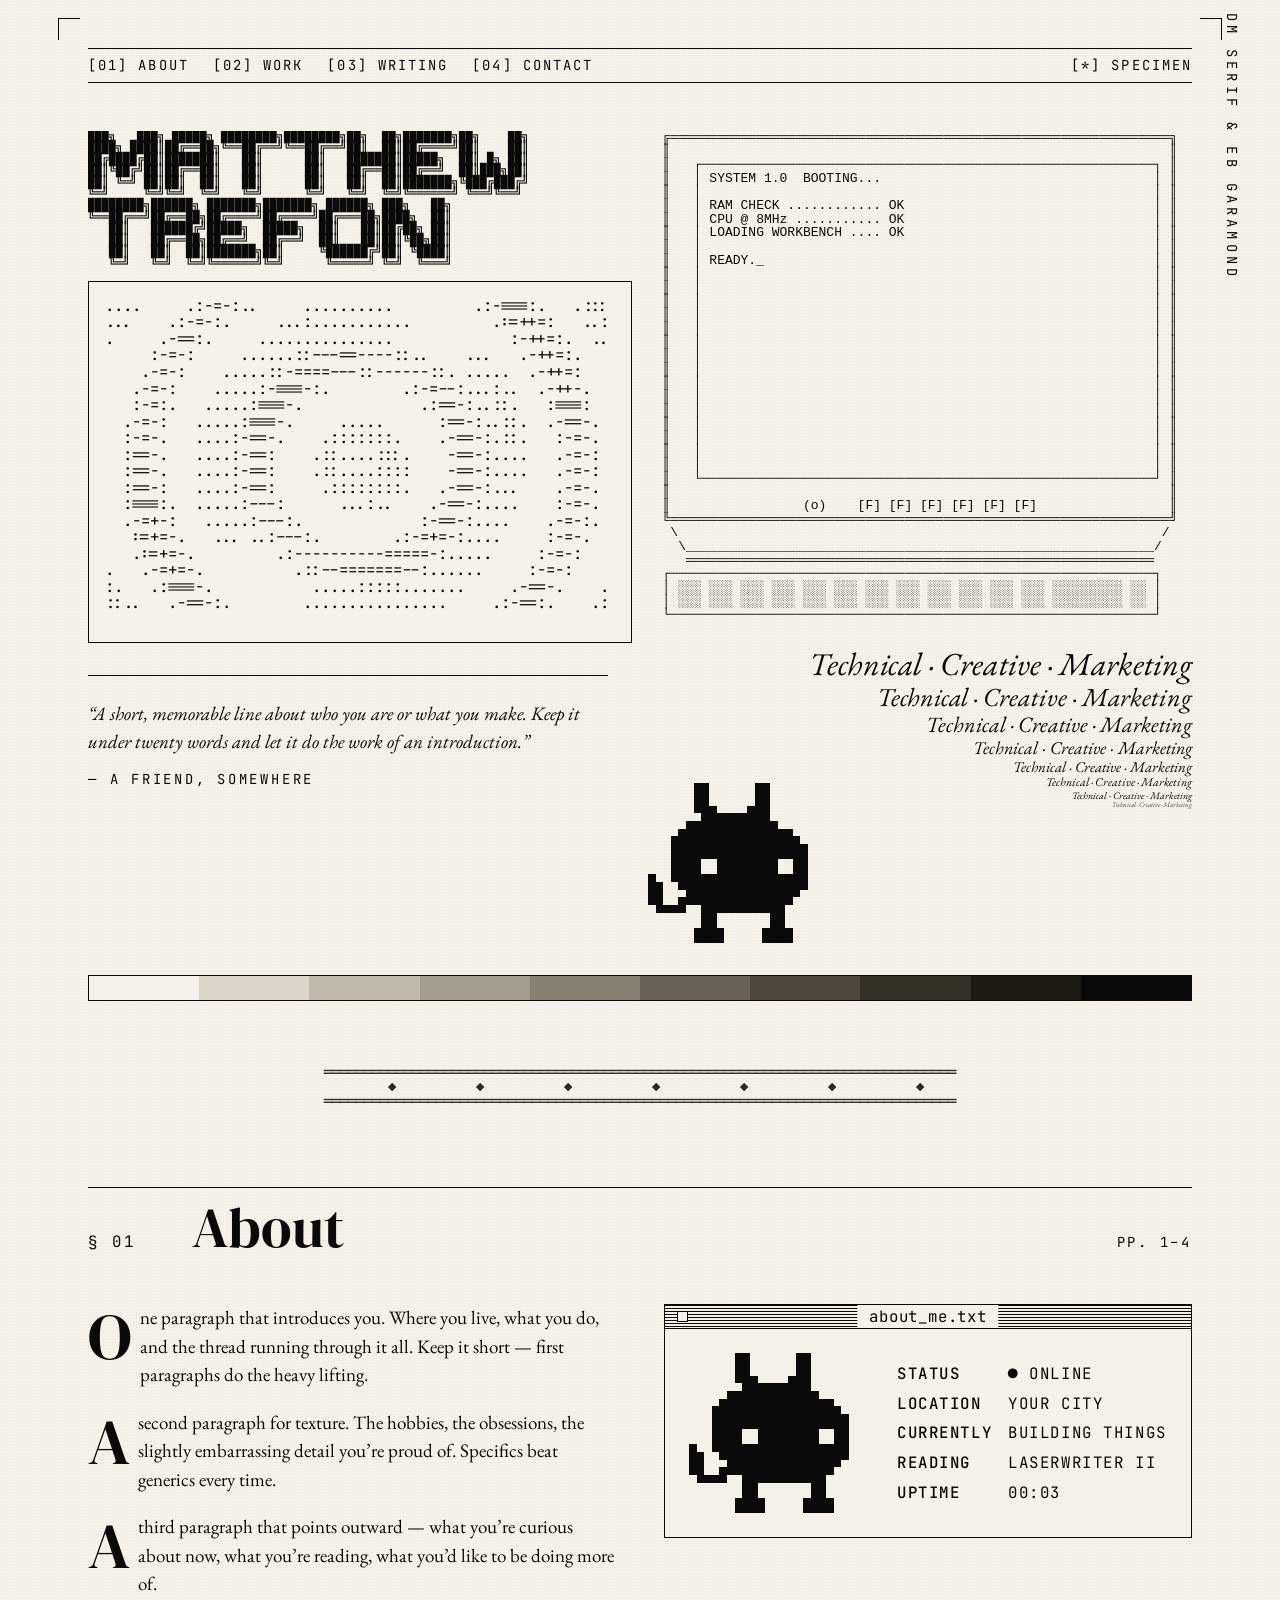
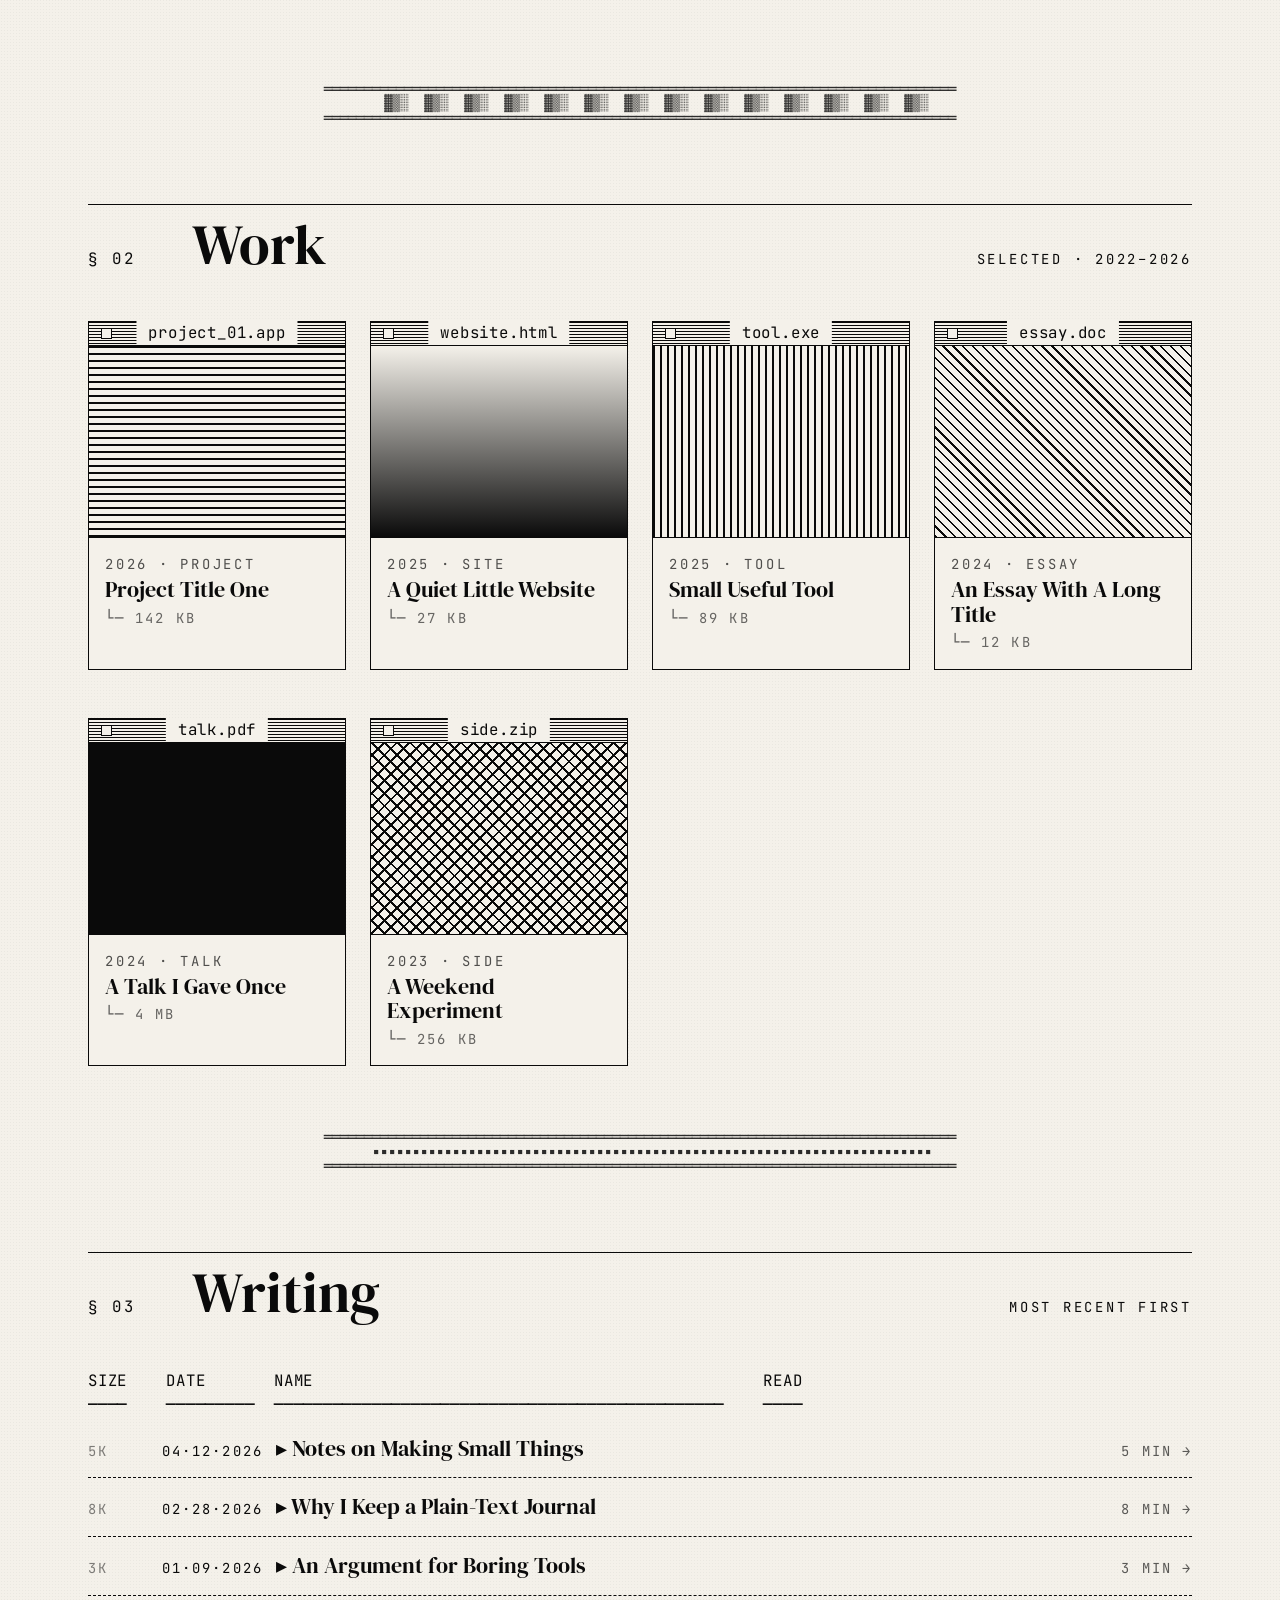
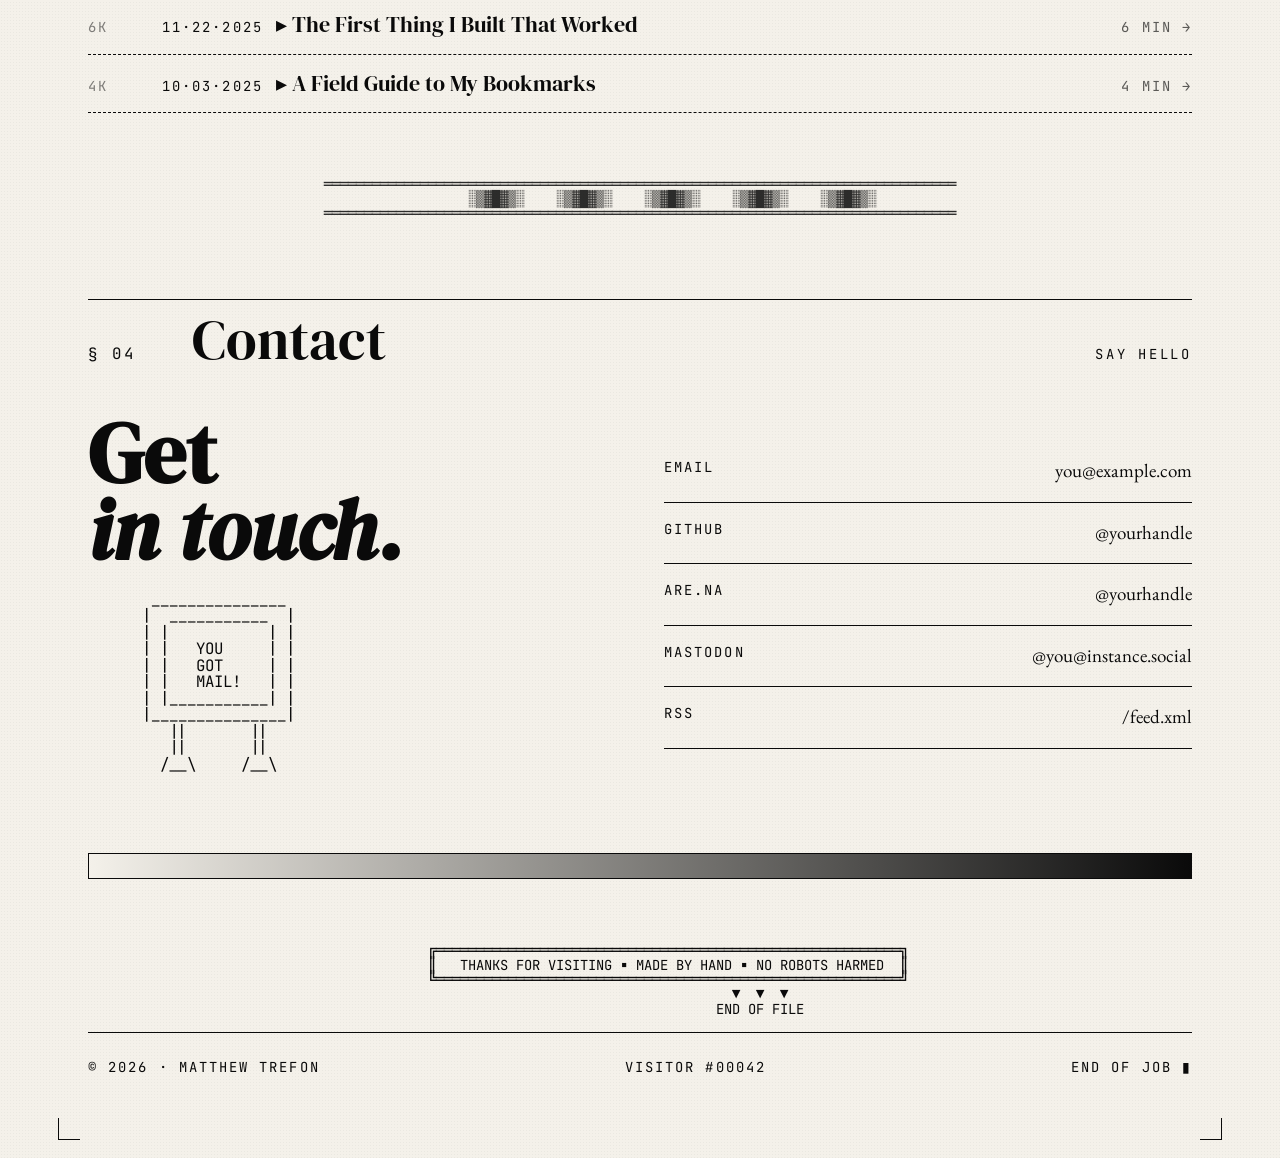
==== commit d1a84bc3: "Update tagline cascade to Technical · Creative · Marketing Replaces the placeholder "Designer · Writ" ====
--- a/index.html
+++ b/index.html
@@ -71,14 +71,14 @@
       <aside class="hero-side">
         <pre class="ascii-computer" id="asciiComputer" role="navigation" aria-label="Computer screen — hover or focus to open the main menu, then arrow keys and Enter to navigate"></pre>
         <div class="repeating-tagline" aria-hidden="true">
-          <p>Designer · Writer · Tinkerer</p>
-          <p>Designer · Writer · Tinkerer</p>
-          <p>Designer · Writer · Tinkerer</p>
-          <p>Designer · Writer · Tinkerer</p>
-          <p>Designer · Writer · Tinkerer</p>
-          <p>Designer · Writer · Tinkerer</p>
-          <p>Designer · Writer · Tinkerer</p>
-          <p>Designer · Writer · Tinkerer</p>
+          <p>Technical · Creative · Marketing</p>
+          <p>Technical · Creative · Marketing</p>
+          <p>Technical · Creative · Marketing</p>
+          <p>Technical · Creative · Marketing</p>
+          <p>Technical · Creative · Marketing</p>
+          <p>Technical · Creative · Marketing</p>
+          <p>Technical · Creative · Marketing</p>
+          <p>Technical · Creative · Marketing</p>
         </div>
         <!-- Sidekick — second instance, tucked under the diminishing tagline. -->
         <svg class="sidekick" viewBox="0 0 21 21" shape-rendering="crispEdges" aria-label="Sidekick" role="img">
--- a/style.css
+++ b/style.css
@@ -298,12 +298,25 @@
   .sidekick .sk-eyes { animation: none; }
   .sidekick .sk-arm-b { opacity: 0; }
 }
-/* Hero sidekick — opt out of the column's flex-end alignment so he sits
-   on the left under the diminishing tagline. */
+/* Hero sidekick — opt out of the column's flex-end alignment so he
+   sits on the left under the diminishing tagline. A small negative
+   margin pulls him up to feel "tucked under" the cascade rather than
+   floating below it. Width is fluid so he scales with viewport — at
+   narrow desktop widths the cascade claims more of the half-column,
+   so the bunny shrinks to stay out of its way. (Position is handled
+   by absolute positioning in the mobile layout below.) */
 .hero-side .sidekick {
   align-self: flex-start;
-  margin-top: -100px;
-}
+  margin-top: -50px;
+  width: clamp(100px, 13vw, 160px);
+}
+
+/* Computer: opt out of the column's flex-end alignment too so it
+   centers horizontally instead of right-aligning. At narrow desktops
+   the computer fills the column anyway (fitComputer scales it down);
+   at wider viewports it's smaller than the column, so centering
+   becomes visible. */
+.hero-side .ascii-computer { align-self: center; }
 .ascii-mailbox { font-size: var(--fs-sm); line-height: 1.05; margin-top: var(--space-md); }
 .ascii-signoff { font-size: var(--fs-xs); text-align: center; margin: var(--space-xl) 0 var(--space-sm); }
 
@@ -373,14 +386,14 @@
    scaling will be added back later as part of the responsive pass. */
 .repeating-tagline { text-align: right; font-style: italic; }
 .repeating-tagline p { line-height: 1.15; }
-.repeating-tagline p:nth-child(1) { font-size: 36px; }
-.repeating-tagline p:nth-child(2) { font-size: 30px; }
-.repeating-tagline p:nth-child(3) { font-size: 25px; }
-.repeating-tagline p:nth-child(4) { font-size: 21px; }
-.repeating-tagline p:nth-child(5) { font-size: 17px; }
-.repeating-tagline p:nth-child(6) { font-size: 14px; }
-.repeating-tagline p:nth-child(7) { font-size: 11px; }
-.repeating-tagline p:nth-child(8) { font-size: 8px; opacity: 0.7; }
+.repeating-tagline p:nth-child(1) { font-size: 32px; }
+.repeating-tagline p:nth-child(2) { font-size: 26px; }
+.repeating-tagline p:nth-child(3) { font-size: 22px; }
+.repeating-tagline p:nth-child(4) { font-size: 18px; }
+.repeating-tagline p:nth-child(5) { font-size: 15px; }
+.repeating-tagline p:nth-child(6) { font-size: 12px; }
+.repeating-tagline p:nth-child(7) { font-size: 10px; }
+.repeating-tagline p:nth-child(8) { font-size: 7px; opacity: 0.7; }
 
 /* =========================================================
    8. SECTION HEADERS
@@ -641,8 +654,35 @@
 @media (max-width: 900px) {
   /* Hero: two-column → stacked */
   .hero { grid-template-columns: 1fr; gap: var(--space-xl); }
-  .hero-side { align-items: flex-start; }
-  .repeating-tagline { text-align: left; }
+
+  /* Hero side: stays a flex column (matches desktop) but with
+     relative positioning so the sidekick can be absolutely
+     anchored bottom-left. This lets the cascade have the full
+     width of .hero-side — a grid column would squeeze it and
+     force "Designer · Writer · Tinkerer" to wrap. */
+  .hero-side { position: relative; }
+  .hero-side > .sidekick {
+    position: absolute;
+    left: 0;
+    bottom: 0;
+    /* Width inherits from the outer .hero-side .sidekick rule
+       (clamp 100px → 160px), so it scales seamlessly across the
+       900px boundary instead of jumping. */
+    align-self: auto;        /* override desktop align-self: flex-start */
+    margin-top: 0;           /* override desktop margin-top */
+  }
+
+  /* Cascade font sizes scale with viewport so the longest line
+     ("Designer · Writer · Tinkerer") fits without wrapping at
+     narrow widths. Locks at original sizes around 600px viewport. */
+  .repeating-tagline p:nth-child(1) { font-size: clamp(18px, 5.25vw, 32px); }
+  .repeating-tagline p:nth-child(2) { font-size: clamp(15px, 4.4vw, 26px); }
+  .repeating-tagline p:nth-child(3) { font-size: clamp(12px, 3.7vw, 22px); }
+  .repeating-tagline p:nth-child(4) { font-size: clamp(10px, 3vw, 18px); }
+  .repeating-tagline p:nth-child(5) { font-size: clamp(9px, 2.5vw, 15px); }
+  .repeating-tagline p:nth-child(6) { font-size: clamp(7px, 2vw, 12px); }
+  .repeating-tagline p:nth-child(7) { font-size: clamp(5px, 1.6vw, 10px); }
+  .repeating-tagline p:nth-child(8) { font-size: clamp(4px, 1.1vw, 7px); }
 
   /* About / Contact: two-column → stacked */
   .about, .contact { grid-template-columns: 1fr; gap: var(--space-xl); }
@@ -667,6 +707,11 @@
 @media (max-width: 540px) {
   /* Work grid: 2 columns → 1 (cards become full-width) */
   .work-grid { grid-template-columns: 1fr; }
+
+  /* Sidekick: hidden at the smallest screens. Even at 100px wide
+     he overlaps the longest cascade line on iPhone — cleaner to
+     give the cascade full clearance here. */
+  .hero-side > .sidekick { display: none; }
 }
 
 /* =========================================================
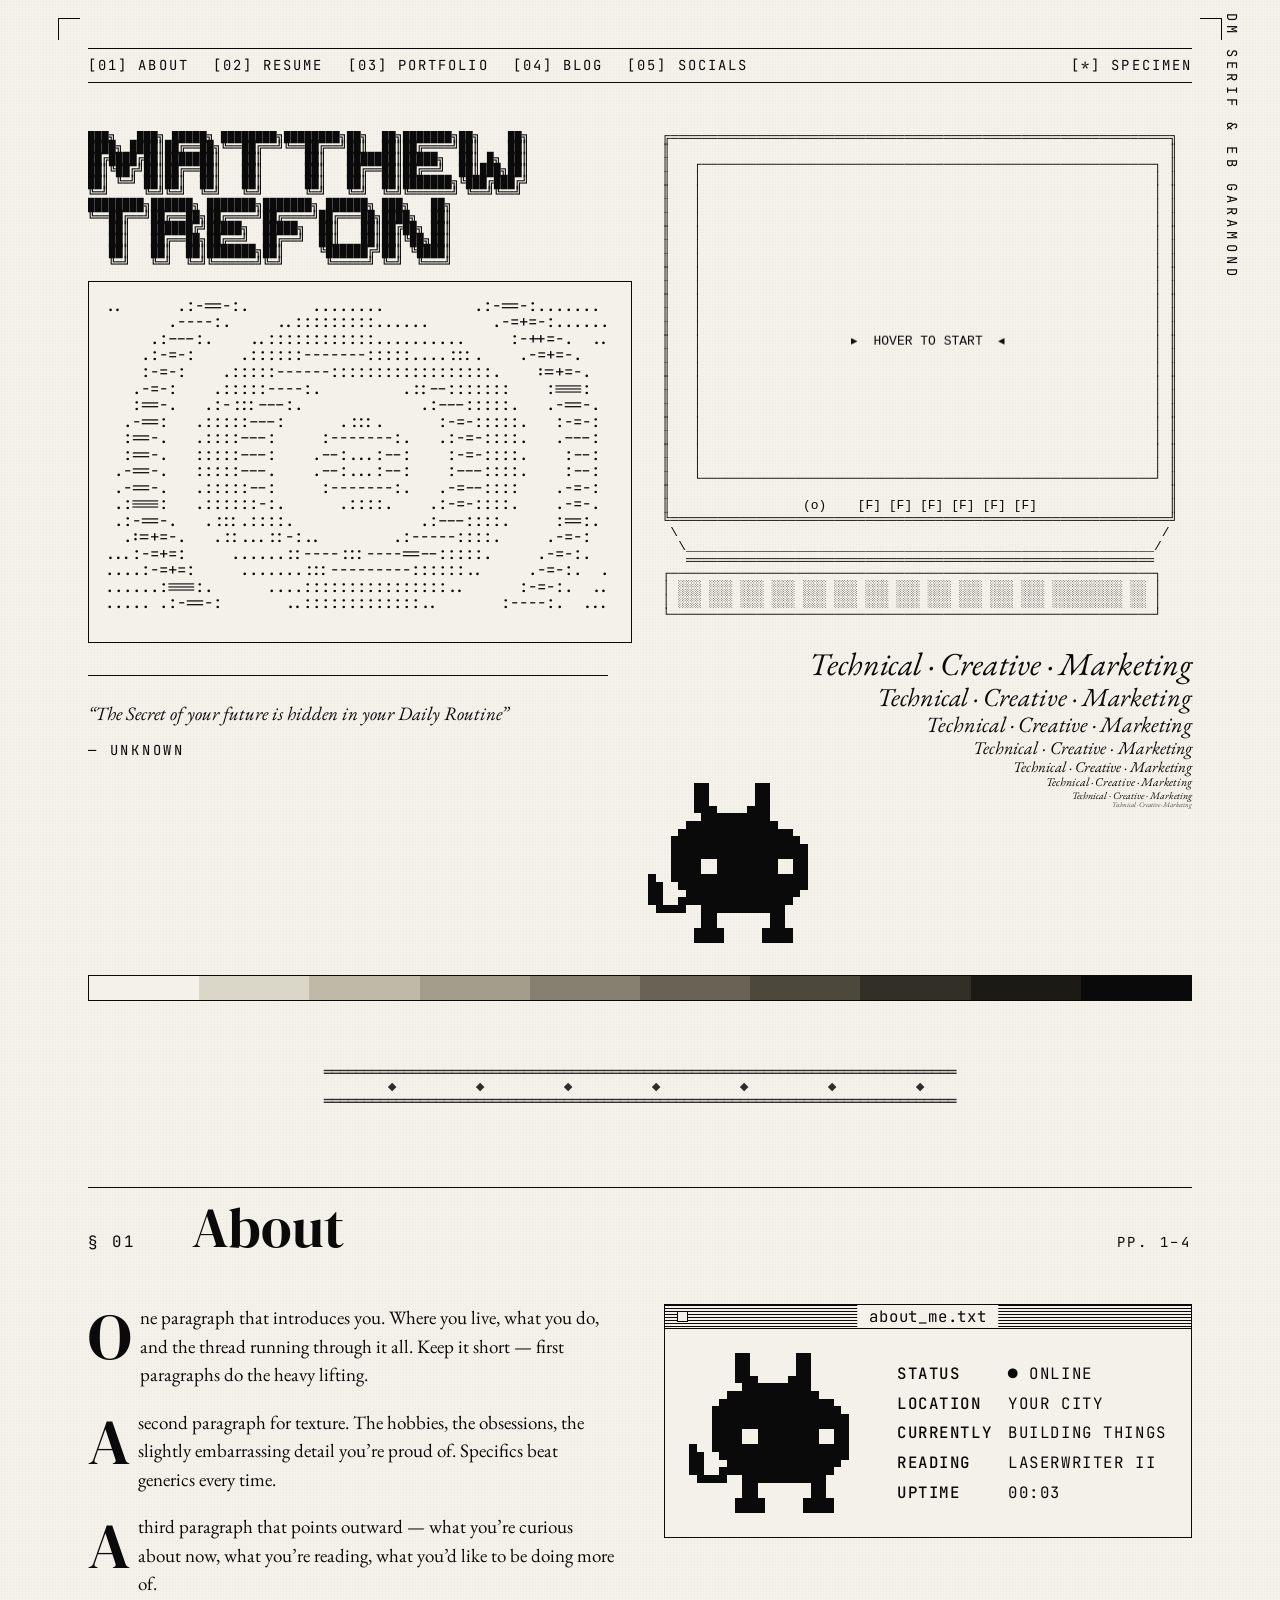
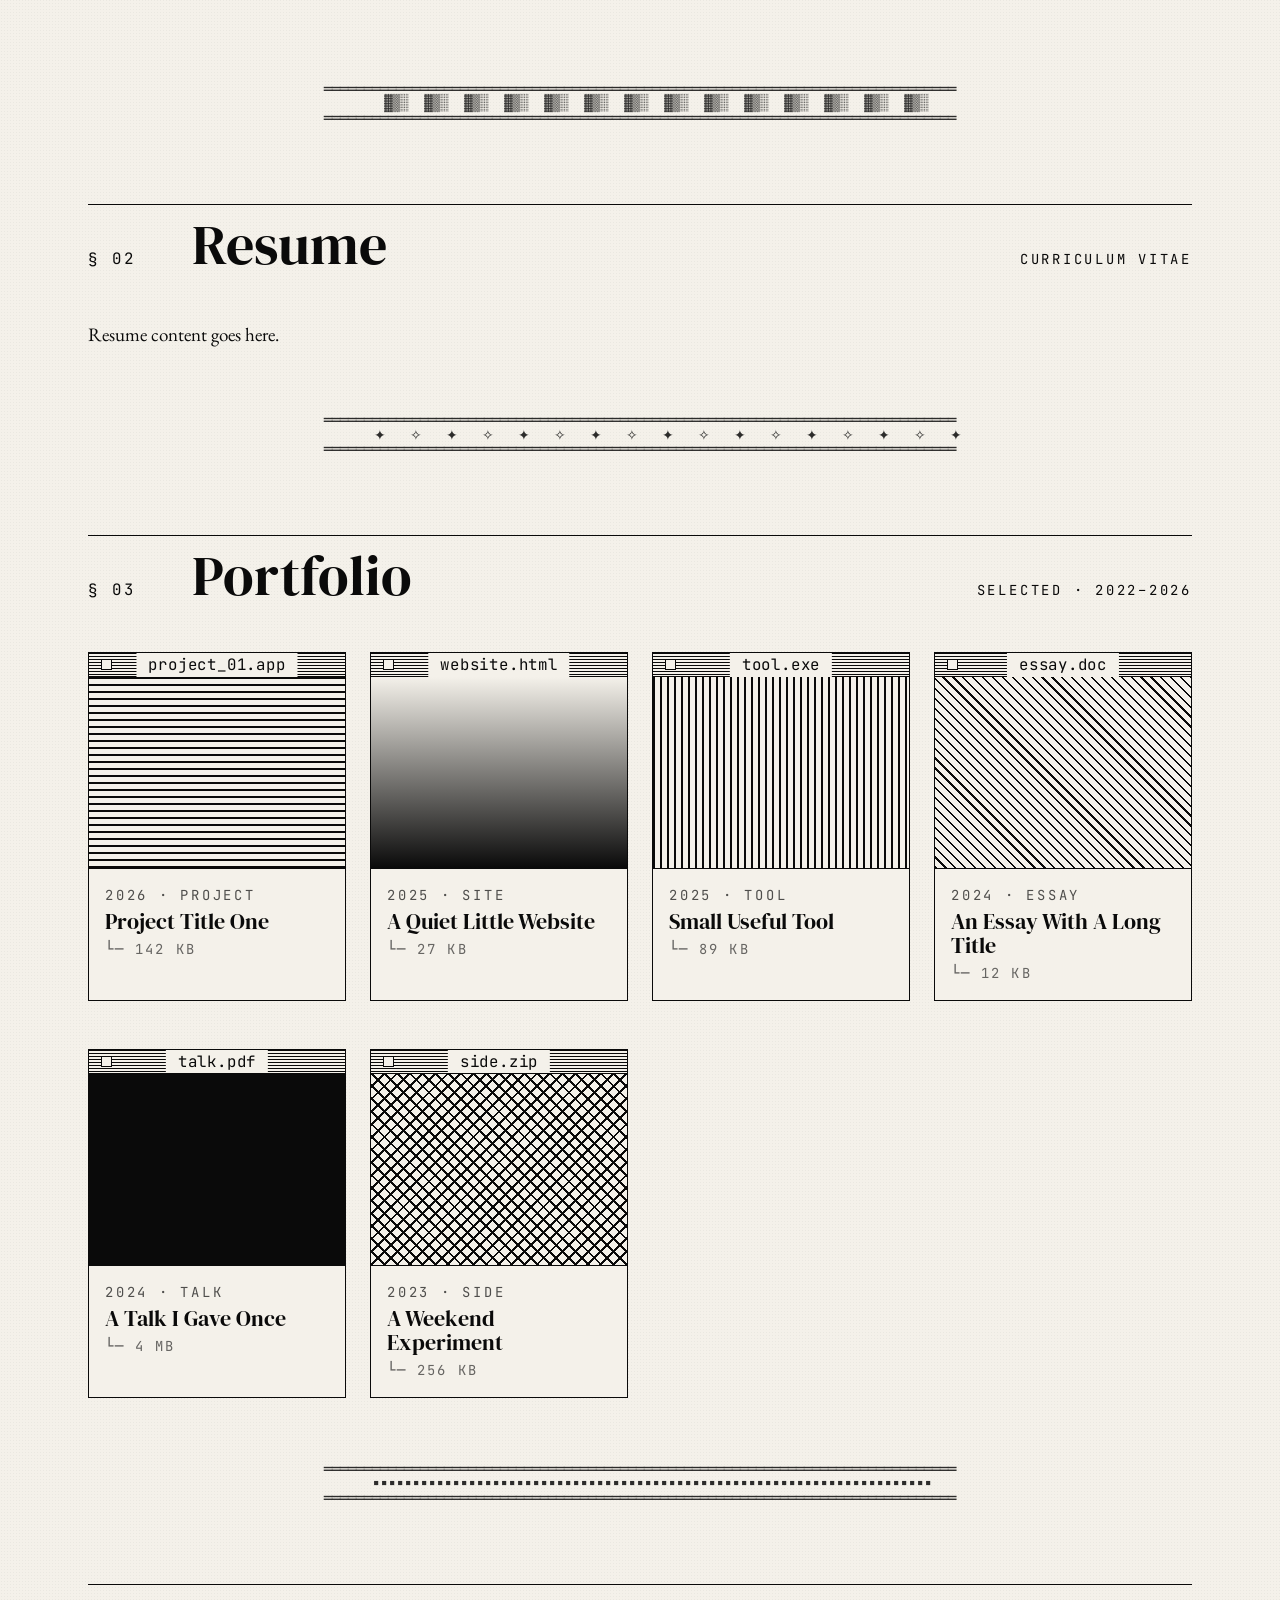
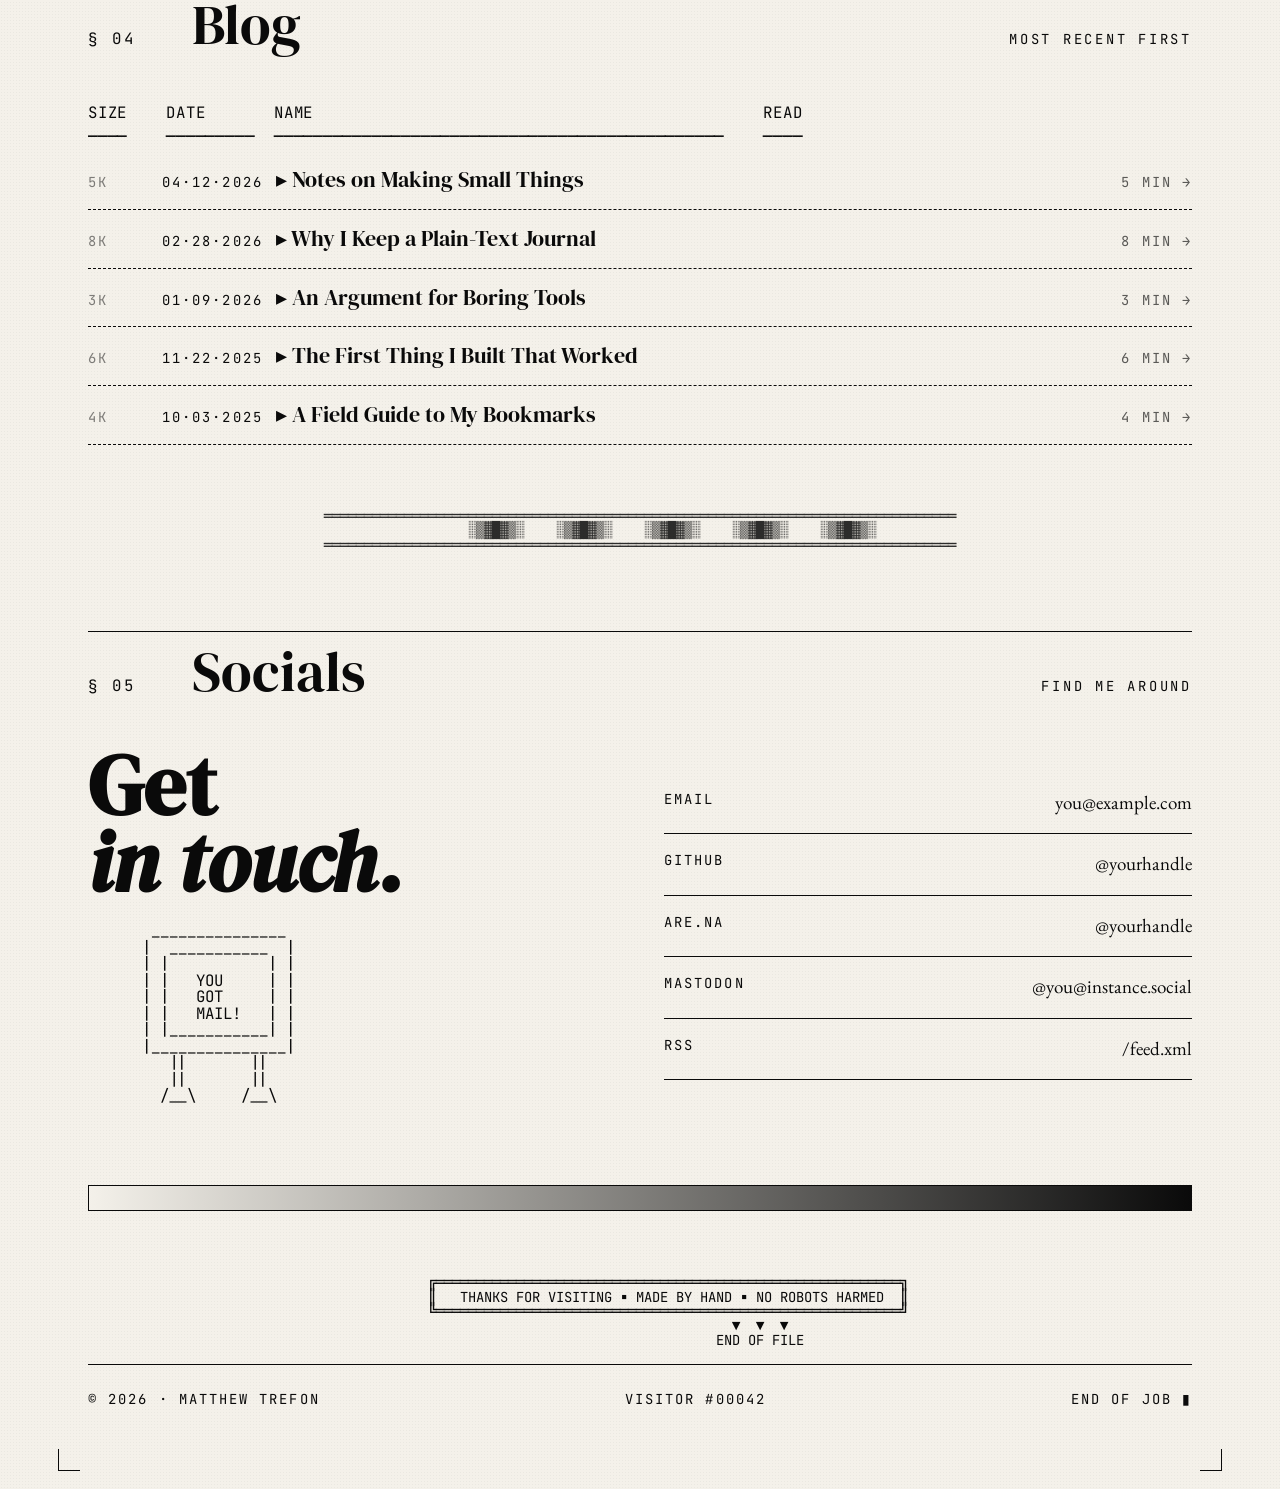
==== commit d684bf77: "Rework computer screen and refresh site nav Computer screen now plays a one-shot entrance (HELLO → C" ====
--- a/index.html
+++ b/index.html
@@ -31,9 +31,10 @@
     <!-- ============== NAV ============== -->
     <nav class="nav-bar mono">
       <a href="#about">[01] ABOUT</a>
-      <a href="#work">[02] WORK</a>
-      <a href="#writing">[03] WRITING</a>
-      <a href="#contact">[04] CONTACT</a>
+      <a href="#resume">[02] RESUME</a>
+      <a href="#portfolio">[03] PORTFOLIO</a>
+      <a href="#blog">[04] BLOG</a>
+      <a href="#socials">[05] SOCIALS</a>
       <a href="styleguide.html" style="margin-left: auto;">[*] SPECIMEN</a>
     </nav>
 
@@ -62,9 +63,8 @@
           </div>
         </figure>
         <p class="pull-quote">
-          “A short, memorable line about who you are or what you make. Keep
-          it under twenty words and let it do the work of an introduction.”
-          <cite>— A FRIEND, SOMEWHERE</cite>
+          “The Secret of your future is hidden in your Daily Routine”
+          <cite>— Unknown</cite>
         </p>
       </div>
 
@@ -256,11 +256,28 @@
 ═══════════════════════════════════════════════════════════════════════════════
     </pre>
 
-    <!-- ============================== WORK ============================== -->
-    <section id="work">
+    <!-- ============================== RESUME ============================== -->
+    <section id="resume">
       <div class="section-head">
         <span class="num">§ 02</span>
-        <h2>Work</h2>
+        <h2>Resume</h2>
+        <span class="meta">Curriculum Vitae</span>
+      </div>
+
+      <p>Resume content goes here.</p>
+    </section>
+
+    <pre class="ascii-rule" aria-hidden="true">
+═══════════════════════════════════════════════════════════════════════════════
+       ✦   ✧   ✦   ✧   ✦   ✧   ✦   ✧   ✦   ✧   ✦   ✧   ✦   ✧   ✦   ✧   ✦
+═══════════════════════════════════════════════════════════════════════════════
+    </pre>
+
+    <!-- ============================== PORTFOLIO ============================== -->
+    <section id="portfolio">
+      <div class="section-head">
+        <span class="num">§ 03</span>
+        <h2>Portfolio</h2>
         <span class="meta">Selected · 2022–2026</span>
       </div>
 
@@ -352,11 +369,11 @@
 ═══════════════════════════════════════════════════════════════════════════════
     </pre>
 
-    <!-- ============================== WRITING ============================== -->
-    <section id="writing">
+    <!-- ============================== BLOG ============================== -->
+    <section id="blog">
       <div class="section-head">
-        <span class="num">§ 03</span>
-        <h2>Writing</h2>
+        <span class="num">§ 04</span>
+        <h2>Blog</h2>
         <span class="meta">Most Recent First</span>
       </div>
 
@@ -405,12 +422,12 @@
 ═══════════════════════════════════════════════════════════════════════════════
     </pre>
 
-    <!-- ============================== CONTACT ============================== -->
-    <section id="contact">
+    <!-- ============================== SOCIALS ============================== -->
+    <section id="socials">
       <div class="section-head">
-        <span class="num">§ 04</span>
-        <h2>Contact</h2>
-        <span class="meta">Say Hello</span>
+        <span class="num">§ 05</span>
+        <h2>Socials</h2>
+        <span class="meta">Find Me Around</span>
       </div>
 
       <div class="contact">
--- a/style.css
+++ b/style.css
@@ -708,10 +708,13 @@
   /* Work grid: 2 columns → 1 (cards become full-width) */
   .work-grid { grid-template-columns: 1fr; }
 
-  /* Sidekick: hidden at the smallest screens. Even at 100px wide
-     he overlaps the longest cascade line on iPhone — cleaner to
-     give the cascade full clearance here. */
-  .hero-side > .sidekick { display: none; }
+  /* Sidekick keeps the tablet layout (absolute bottom-left,
+     inherited from the 900px media block) so it stays beside the
+     cascade like in the slim-desktop reference. Just smaller width
+     on iPhone since the cascade claims more of the narrow column. */
+  .hero-side > .sidekick {
+    width: clamp(50px, 14vw, 90px);
+  }
 }
 
 /* =========================================================
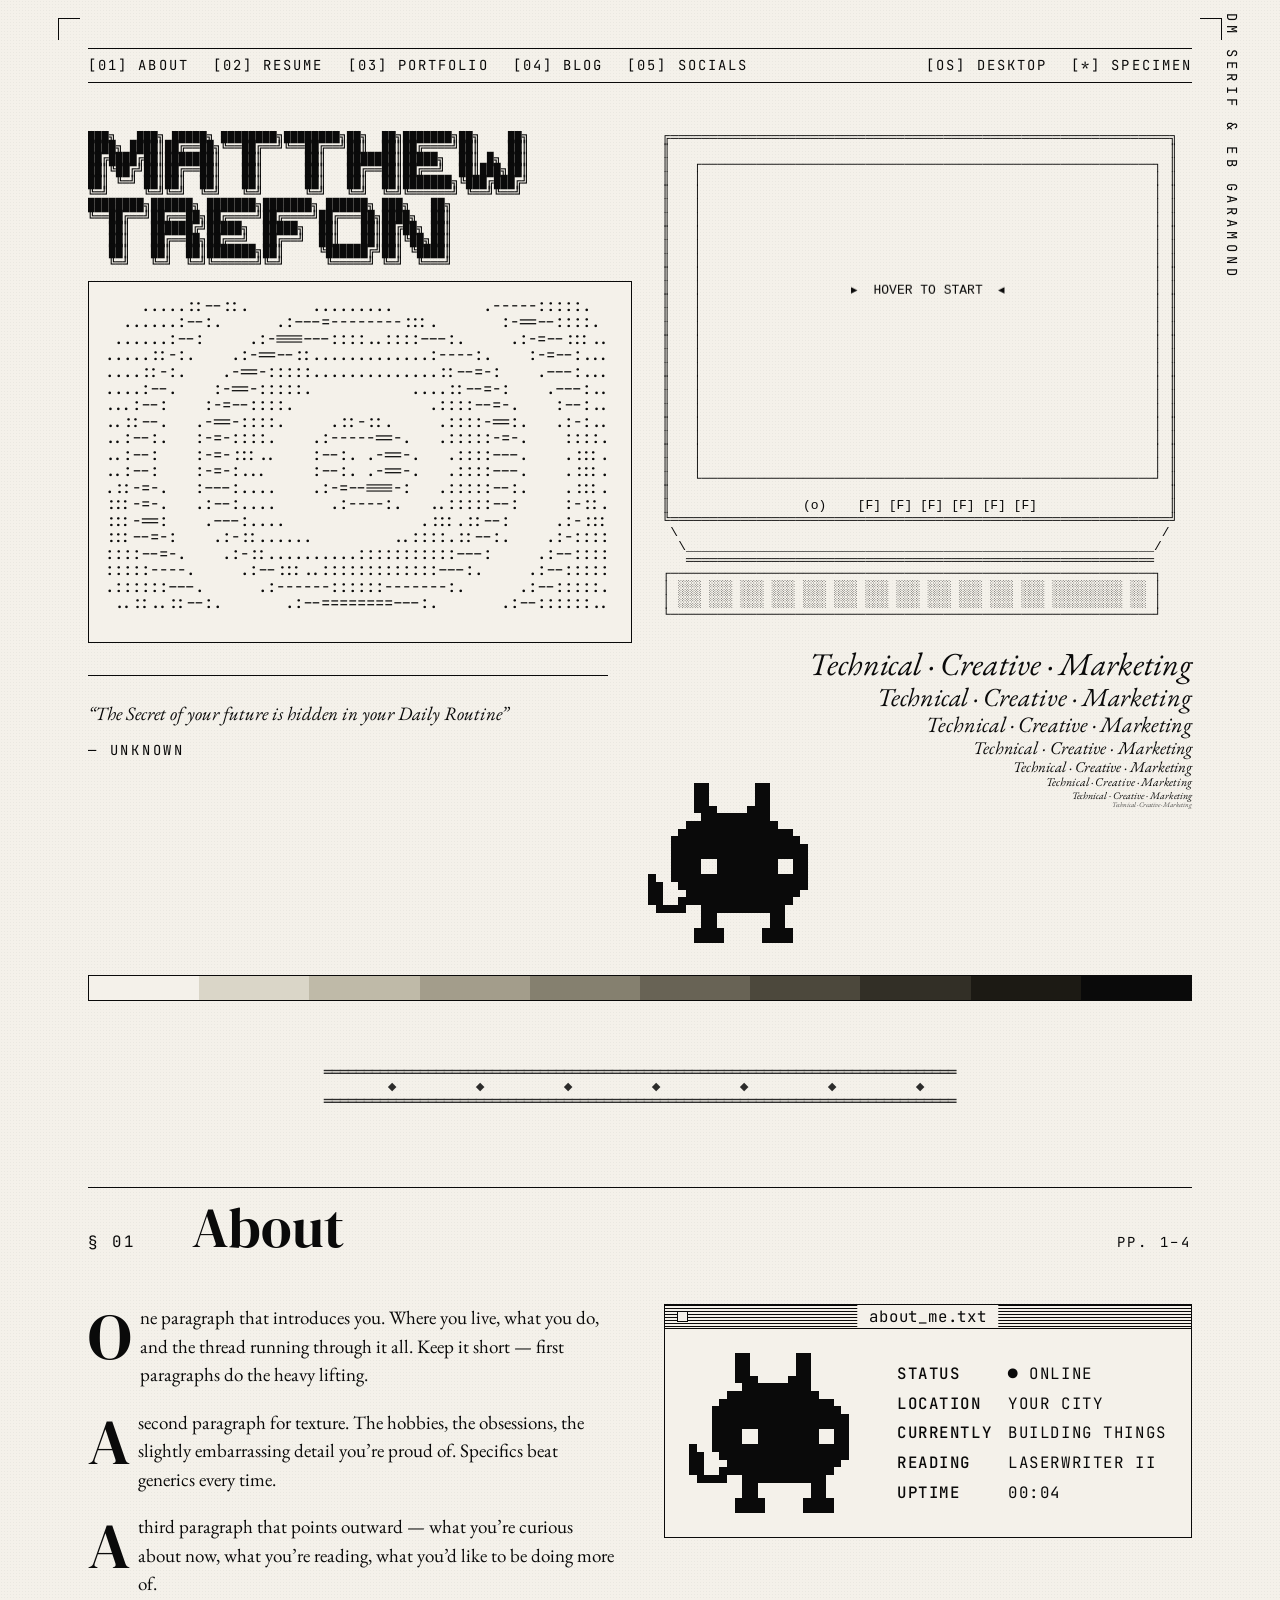
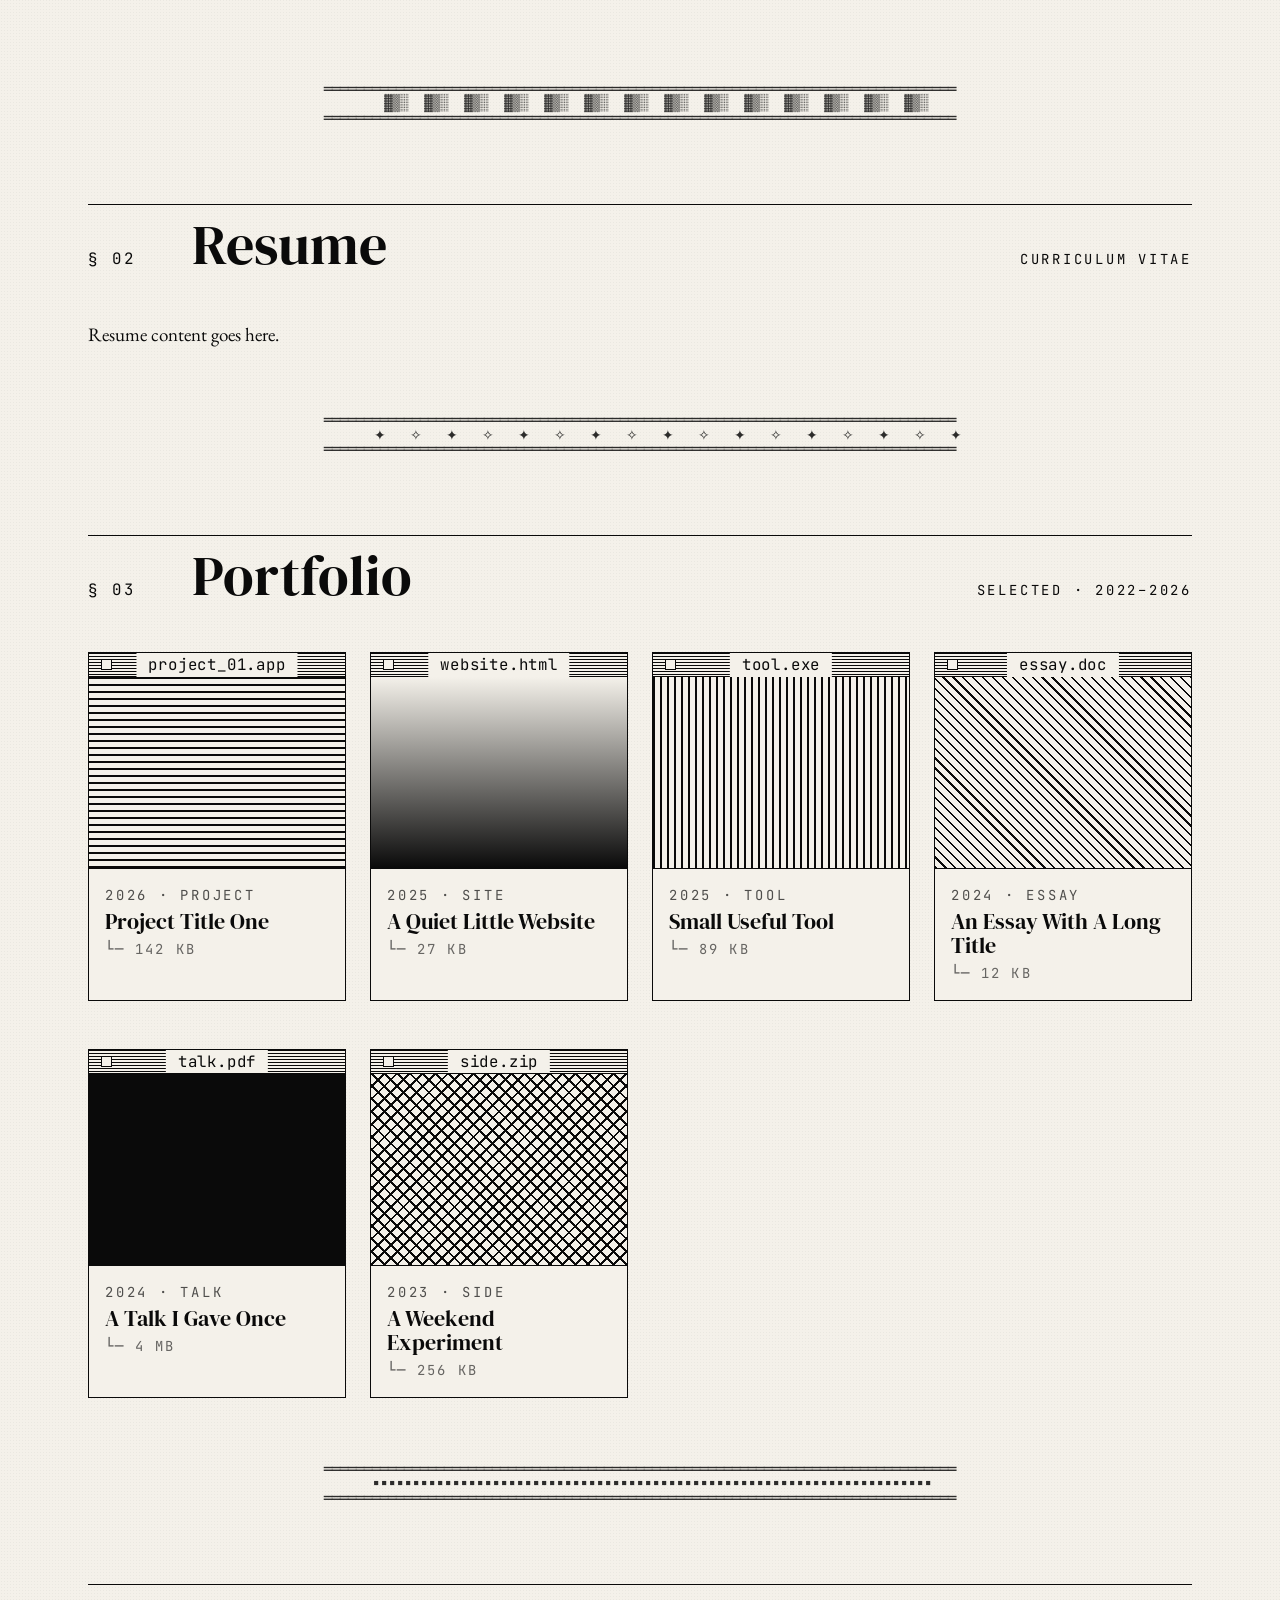
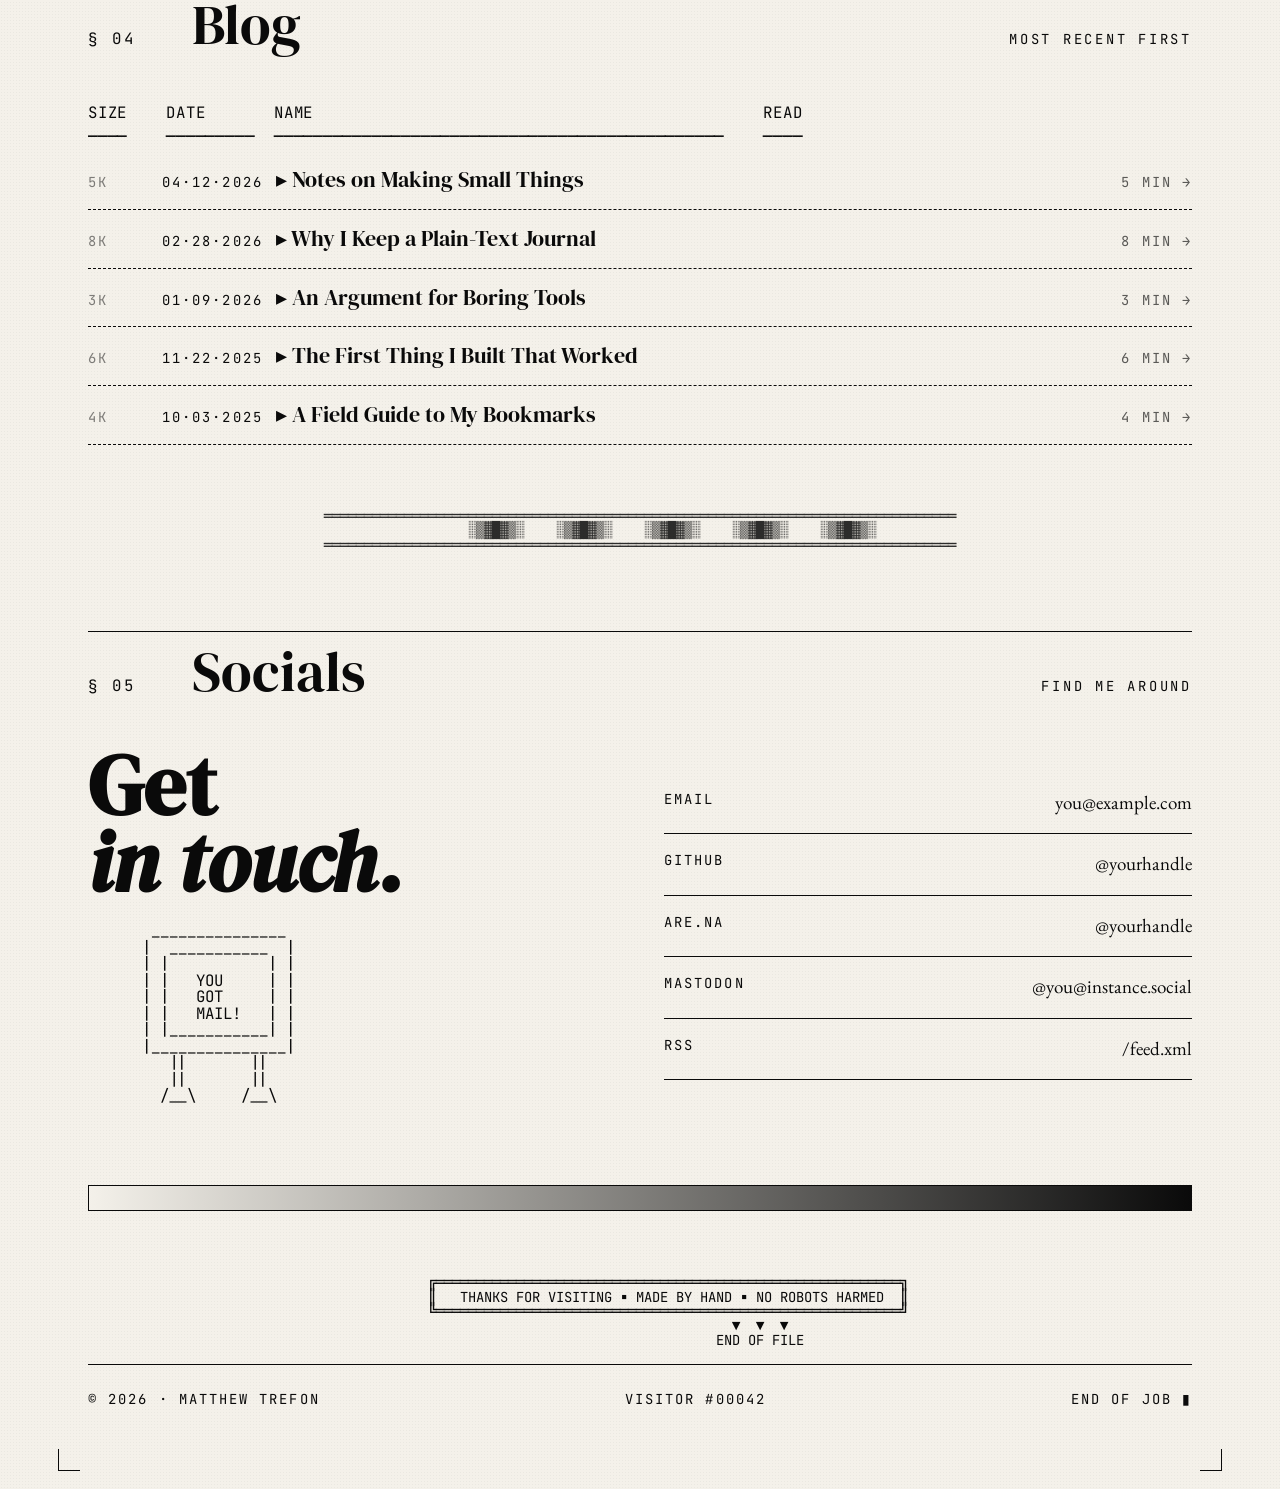
==== commit e0a95df3: "Add Desktop OS navigation concept A self-contained "MATTHEW_OS" experience in desktop/: switch on a " ====
--- a/index.html
+++ b/index.html
@@ -35,7 +35,8 @@
       <a href="#portfolio">[03] PORTFOLIO</a>
       <a href="#blog">[04] BLOG</a>
       <a href="#socials">[05] SOCIALS</a>
-      <a href="styleguide.html" style="margin-left: auto;">[*] SPECIMEN</a>
+      <a href="desktop/index.html" style="margin-left: auto;">[OS] DESKTOP</a>
+      <a href="styleguide.html">[*] SPECIMEN</a>
     </nav>
 
     <!-- ============== HERO ============== -->
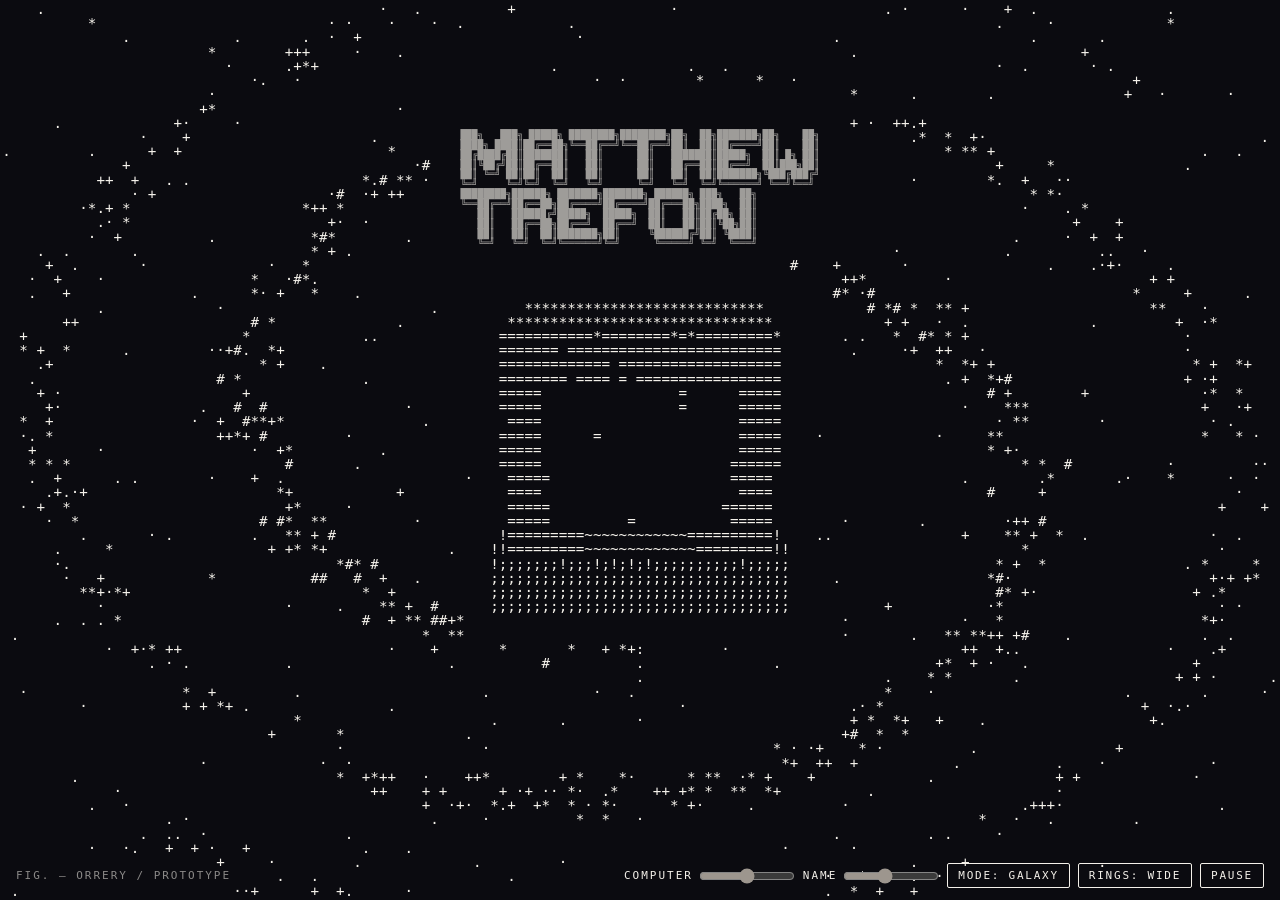
==== commit 4585433d: "Make the galaxy page the site's main entry; boot into MATTHEW_OS - index.html is now the ASCII galax" ====
--- a/index.html
+++ b/index.html
@@ -1,483 +1,1109 @@
 <!DOCTYPE html>
 <html lang="en">
 <head>
-  <meta charset="UTF-8">
-  <meta name="viewport" content="width=device-width, initial-scale=1.0">
-  <title>Matthew Trefon — Personal Site</title>
-  <meta name="description" content="A personal website by Matthew Trefon.">
-
-  <!-- Google Fonts: serifs for headers, mono for the printer/terminal voice -->
-  <link rel="preconnect" href="https://fonts.googleapis.com">
-  <link rel="preconnect" href="https://fonts.gstatic.com" crossorigin>
-  <link href="https://fonts.googleapis.com/css2?family=DM+Serif+Display:ital@0;1&family=EB+Garamond:ital,wght@0,400;0,500;1,400&family=JetBrains+Mono:wght@400;500;700&display=swap" rel="stylesheet">
-
-  <link rel="stylesheet" href="style.css">
+<meta charset="UTF-8">
+<meta name="viewport" content="width=device-width, initial-scale=1.0">
+<title>Matthew Trefon</title>
+
+<!--
+  INDEX.HTML — the site's main page.
+
+  An ASCII solar system: flat elliptical orbits carrying planets,
+  a slowly rotating star field behind them, and a true 3D computer
+  spinning at the centre (the "sun"). Switch the computer on to
+  boot into MATTHEW_OS (desktop/index.html); the original static
+  site lives inside the OS, in the "Static Site" window.
+
+  Self-contained — inline CSS + JS, no dependencies.
+-->
+
+<style>
+  :root {
+    --ink: #0a0a0a;
+    --paper: #f4f1ea;
+    --space: #0b0b10;
+    --star: #f4f1ea;
+  }
+  * { margin: 0; padding: 0; box-sizing: border-box; }
+  html, body { height: 100%; }
+
+  body {
+    background: var(--space);
+    color: var(--star);
+    overflow: hidden;
+    font-family: ui-monospace, 'SF Mono', Menlo, Consolas, 'Cascadia Mono', monospace;
+  }
+
+  /* The sky — one big monospace canvas, centred on the viewport. */
+  #sky {
+    position: fixed;
+    top: 50%; left: 50%;
+    transform: translate(-50%, -50%);
+    white-space: pre;
+    line-height: 1;
+    letter-spacing: 0;
+    user-select: none;
+    font-variant-ligatures: none;
+    font-feature-settings: "liga" 0, "calt" 0;
+  }
+
+  /* The name — a crisp HTML overlay above the galaxy. Rendered by
+     the browser's font engine, not the character grid, so it stays
+     sharp at any size. Its font-size is set from JS. */
+  .cp-banner {
+    position: fixed;
+    left: 50%;
+    top: 21%;
+    transform: translate(-50%, -50%);
+    margin: 0;
+    font-family: inherit;
+    line-height: 1.04;
+    white-space: pre;
+    pointer-events: none;
+    z-index: 5;
+    transition: opacity 520ms ease;
+  }
+
+  /* The name again, parked top-left — fades in on hover as the
+     centred name fades out, so it reads as relocating to the corner. */
+  .cp-corner {
+    position: fixed;
+    top: 22px;
+    left: 28px;
+    margin: 0;
+    font-family: inherit;
+    line-height: 1.04;
+    white-space: pre;
+    pointer-events: none;
+    z-index: 6;
+    opacity: 0;
+    transition: opacity 520ms ease;
+  }
+
+  /* HUD — minimal prototype controls. */
+  .hud {
+    position: fixed;
+    left: 0; right: 0; bottom: 0;
+    display: flex;
+    justify-content: space-between;
+    align-items: center;
+    gap: 1rem;
+    padding: 12px 16px;
+    font-size: 11px;
+    letter-spacing: 0.18em;
+    text-transform: uppercase;
+    pointer-events: none;
+  }
+  .hud__label { opacity: 0.55; }
+  .hud__btns { display: flex; align-items: center; gap: 8px; pointer-events: auto; }
+  /* Size slider — monochrome, matched to the HUD. */
+  .hud__size { display: flex; align-items: center; gap: 6px; }
+  .hud__size input {
+    accent-color: currentColor;
+    width: 96px;
+    cursor: pointer;
+  }
+  .hud button {
+    font: inherit;
+    letter-spacing: 0.16em;
+    text-transform: uppercase;
+    color: inherit;
+    background: transparent;
+    border: 1px solid currentColor;
+    padding: 5px 10px;
+    cursor: pointer;
+    border-radius: 2px;
+  }
+  .hud button:hover { background: currentColor; color: var(--space); }
+
+  .sr-only {
+    position: absolute; width: 1px; height: 1px;
+    overflow: hidden; clip: rect(0,0,0,0); white-space: nowrap;
+  }
+</style>
 </head>
 <body>
-  <!-- ============== BACKGROUND GLYPHS (scattered marginalia) ============== -->
-  <div class="bg-glyphs" id="bgGlyphs" aria-hidden="true"></div>
-
-  <div class="page">
-
-    <!-- ============== CROP MARKS (corners of the page) ============== -->
-    <span class="crop tl"></span>
-    <span class="crop tr"></span>
-    <span class="crop bl"></span>
-    <span class="crop br"></span>
-
-    <!-- ============== SPINE TEXT (rotated, runs up the right edge) ============== -->
-    <div class="spine-text">MOD. PORTFOLIO ▮ v2.0 ▮ CIRCA 2026 ▮ SET IN DM SERIF & EB GARAMOND</div>
-
-    <!-- ============== NAV ============== -->
-    <nav class="nav-bar mono">
-      <a href="#about">[01] ABOUT</a>
-      <a href="#resume">[02] RESUME</a>
-      <a href="#portfolio">[03] PORTFOLIO</a>
-      <a href="#blog">[04] BLOG</a>
-      <a href="#socials">[05] SOCIALS</a>
-      <a href="desktop/index.html" style="margin-left: auto;">[OS] DESKTOP</a>
-      <a href="styleguide.html">[*] SPECIMEN</a>
-    </nav>
-
-    <!-- ============== HERO ============== -->
-    <header class="hero">
-      <div class="hero-main">
-        <h1 class="sr-only">Matthew Trefon</h1>
-        <pre class="ascii-banner" aria-hidden="true">
-███╗   ███╗ █████╗ ████████╗████████╗██╗  ██╗███████╗██╗    ██╗
-████╗ ████║██╔══██╗╚══██╔══╝╚══██╔══╝██║  ██║██╔════╝██║    ██║
-██╔████╔██║███████║   ██║      ██║   ███████║█████╗  ██║ █╗ ██║
-██║╚██╔╝██║██╔══██║   ██║      ██║   ██╔══██║██╔══╝  ██║███╗██║
-██║ ╚═╝ ██║██║  ██║   ██║      ██║   ██║  ██║███████╗╚███╔███╔╝
-╚═╝     ╚═╝╚═╝  ╚═╝   ╚═╝      ╚═╝   ╚═╝  ╚═╝╚══════╝ ╚══╝╚══╝
-████████╗██████╗ ███████╗███████╗ ██████╗ ███╗   ██╗
-╚══██╔══╝██╔══██╗██╔════╝██╔════╝██╔═══██╗████╗  ██║
-   ██║   ██████╔╝█████╗  █████╗  ██║   ██║██╔██╗ ██║
-   ██║   ██╔══██╗██╔══╝  ██╔══╝  ██║   ██║██║╚██╗██║
-   ██║   ██║  ██║███████╗██║     ╚██████╔╝██║ ╚████║
-   ╚═╝   ╚═╝  ╚═╝╚══════╝╚═╝      ╚═════╝ ╚═╝  ╚═══╝
-        </pre>
-        <!-- ============== INTERFERENCE FIELD ============== -->
-        <figure class="ascii-field-fig">
-          <div class="ascii-stage">
-            <div class="ascii-field" id="asciiField" aria-hidden="true"></div>
-          </div>
-        </figure>
-        <p class="pull-quote">
-          “The Secret of your future is hidden in your Daily Routine”
-          <cite>— Unknown</cite>
-        </p>
-      </div>
-
-      <aside class="hero-side">
-        <pre class="ascii-computer" id="asciiComputer" role="navigation" aria-label="Computer screen — hover or focus to open the main menu, then arrow keys and Enter to navigate"></pre>
-        <div class="repeating-tagline" aria-hidden="true">
-          <p>Technical · Creative · Marketing</p>
-          <p>Technical · Creative · Marketing</p>
-          <p>Technical · Creative · Marketing</p>
-          <p>Technical · Creative · Marketing</p>
-          <p>Technical · Creative · Marketing</p>
-          <p>Technical · Creative · Marketing</p>
-          <p>Technical · Creative · Marketing</p>
-          <p>Technical · Creative · Marketing</p>
-        </div>
-        <!-- Sidekick — second instance, tucked under the diminishing tagline. -->
-        <svg class="sidekick" viewBox="0 0 21 21" shape-rendering="crispEdges" aria-label="Sidekick" role="img">
-          <g class="sk-body">
-            <rect x="6"  y="0"  width="2"  height="3"/>
-            <rect x="14" y="0"  width="2"  height="3"/>
-            <rect x="6"  y="3"  width="3"  height="1"/>
-            <rect x="13" y="3"  width="3"  height="1"/>
-            <rect x="7"  y="4"  width="9"  height="1"/>
-            <rect x="5"  y="5"  width="12" height="1"/>
-            <rect x="4"  y="6"  width="15" height="1"/>
-            <rect x="3"  y="7"  width="17" height="1"/>
-            <rect x="3"  y="8"  width="18" height="2"/>
-            <rect x="3"  y="10" width="4"  height="2"/>
-            <rect x="9"  y="10" width="8"  height="2"/>
-            <rect x="19" y="10" width="2"  height="2"/>
-            <rect x="3"  y="12" width="18" height="1"/>
-            <rect x="4"  y="13" width="17" height="1"/>
-            <rect x="5"  y="14" width="15" height="1"/>
-            <rect x="4"  y="15" width="15" height="1"/>
-            <rect x="7"  y="16" width="11" height="1"/>
-            <rect x="7"  y="17" width="2"  height="2"/>
-            <rect x="16" y="17" width="2"  height="2"/>
-            <rect x="6"  y="19" width="4"  height="2"/>
-            <rect x="15" y="19" width="4"  height="2"/>
-          </g>
-          <g class="sk-arm">
-            <g class="sk-arm-a">
-              <rect x="0" y="12" width="1" height="1"/>
-              <rect x="0" y="13" width="2" height="1"/>
-              <rect x="1" y="14" width="1" height="1"/>
-              <rect x="1" y="15" width="1" height="1"/>
-              <rect x="1" y="16" width="4" height="1"/>
-            </g>
-            <g class="sk-arm-b">
-              <rect x="0" y="14" width="1" height="1"/>
-              <rect x="0" y="15" width="2" height="1"/>
-              <rect x="1" y="16" width="4" height="1"/>
-            </g>
-          </g>
-          <g class="sk-eyes">
-            <rect x="7"  y="10" width="2" height="2"/>
-            <rect x="17" y="10" width="2" height="2"/>
-          </g>
-        </svg>
-      </aside>
-    </header>
-
-    <!-- Stepped grayscale strip -->
-    <div class="gradient-strip" aria-hidden="true">
-      <div style="background:#f4f1ea"></div>
-      <div style="background:#dad6c8"></div>
-      <div style="background:#bfbaa8"></div>
-      <div style="background:#a39d8b"></div>
-      <div style="background:#85806f"></div>
-      <div style="background:#686355"></div>
-      <div style="background:#4c483c"></div>
-      <div style="background:#322f26"></div>
-      <div style="background:#1c1a14"></div>
-      <div style="background:#0a0a0a"></div>
-    </div>
-
-    <!-- ASCII divider — reusable element you'll see between sections -->
-    <pre class="ascii-rule" aria-hidden="true">
-═══════════════════════════════════════════════════════════════════════════════
-    ◆          ◆          ◆          ◆          ◆          ◆          ◆
-═══════════════════════════════════════════════════════════════════════════════
-    </pre>
-
-    <!-- ============================== ABOUT ============================== -->
-    <section id="about">
-      <div class="section-head">
-        <span class="num">§ 01</span>
-        <h2>About</h2>
-        <span class="meta">Pp. 1–4</span>
-      </div>
-
-      <div class="about">
-        <div>
-          <p>
-            One paragraph that introduces you. Where you live, what you do,
-            and the thread running through it all. Keep it short — first
-            paragraphs do the heavy lifting.
-          </p>
-          <p>
-            A second paragraph for texture. The hobbies, the obsessions, the
-            slightly embarrassing detail you’re proud of. Specifics beat
-            generics every time.
-          </p>
-          <p>
-            A third paragraph that points outward — what you’re curious about
-            now, what you’re reading, what you’d like to be doing more of.
-          </p>
-        </div>
-
-        <!-- Classic Mac window: System 1-style stripes & close box -->
-        <div class="mac-window">
-          <div class="mac-titlebar">
-            <span class="close-box"></span>
-            <span class="title">about_me.txt</span>
-          </div>
-          <div class="mac-body">
-            <!-- Sidekick — pixel data extracted from the box-shadow CSS reference. -->
-            <svg class="sidekick" viewBox="0 0 21 21" shape-rendering="crispEdges" aria-label="Sidekick" role="img">
-              <g class="sk-body">
-                <!-- antennae -->
-                <rect x="6"  y="0"  width="2"  height="3"/>
-                <rect x="14" y="0"  width="2"  height="3"/>
-                <!-- antenna shoulders -->
-                <rect x="6"  y="3"  width="3"  height="1"/>
-                <rect x="13" y="3"  width="3"  height="1"/>
-                <!-- head taper -->
-                <rect x="7"  y="4"  width="9"  height="1"/>
-                <rect x="5"  y="5"  width="12" height="1"/>
-                <rect x="4"  y="6"  width="15" height="1"/>
-                <rect x="3"  y="7"  width="17" height="1"/>
-                <!-- upper body -->
-                <rect x="3"  y="8"  width="18" height="2"/>
-                <!-- eye row body (eyes are gaps; paper shows through) -->
-                <rect x="3"  y="10" width="4"  height="2"/>
-                <rect x="9"  y="10" width="8"  height="2"/>
-                <rect x="19" y="10" width="2"  height="2"/>
-                <!-- mid body rows (without arm parts) -->
-                <rect x="3"  y="12" width="18" height="1"/>
-                <rect x="4"  y="13" width="17" height="1"/>
-                <rect x="5"  y="14" width="15" height="1"/>
-                <rect x="4"  y="15" width="15" height="1"/>
-                <rect x="7"  y="16" width="11" height="1"/>
-                <!-- legs -->
-                <rect x="7"  y="17" width="2"  height="2"/>
-                <rect x="16" y="17" width="2"  height="2"/>
-                <!-- feet -->
-                <rect x="6"  y="19" width="4"  height="2"/>
-                <rect x="15" y="19" width="4"  height="2"/>
-              </g>
-              <!-- Tail — two pixel-art frames; CSS alternates their opacity
-                   for a discrete sprite-style wag (no rotation/easing). -->
-              <g class="sk-arm">
-                <g class="sk-arm-a">
-                  <!-- Frame A: tail curled up, tip at upper-left -->
-                  <rect x="0" y="12" width="1" height="1"/>
-                  <rect x="0" y="13" width="2" height="1"/>
-                  <rect x="1" y="14" width="1" height="1"/>
-                  <rect x="1" y="15" width="1" height="1"/>
-                  <rect x="1" y="16" width="4" height="1"/>
-                </g>
-                <g class="sk-arm-b">
-                  <!-- Frame B: tail flicked down, tip dropped, curl shorter -->
-                  <rect x="0" y="14" width="1" height="1"/>
-                  <rect x="0" y="15" width="2" height="1"/>
-                  <rect x="1" y="16" width="4" height="1"/>
-                </g>
-              </g>
-              <!-- Eye covers — normally invisible; opacity flashes to 1 to blink. -->
-              <g class="sk-eyes">
-                <rect x="7"  y="10" width="2" height="2"/>
-                <rect x="17" y="10" width="2" height="2"/>
-              </g>
-            </svg>
-            <dl class="stats">
-              <dt>STATUS</dt>      <dd>● ONLINE</dd>
-              <dt>LOCATION</dt>    <dd>YOUR CITY</dd>
-              <dt>CURRENTLY</dt>   <dd>BUILDING THINGS</dd>
-              <dt>READING</dt>     <dd>LASERWRITER II</dd>
-              <dt>UPTIME</dt>      <dd id="uptime">--</dd>
-            </dl>
-          </div>
-        </div>
-      </div>
-    </section>
-
-    <pre class="ascii-rule" aria-hidden="true">
-═══════════════════════════════════════════════════════════════════════════════
-    ▓▒░  ▓▒░  ▓▒░  ▓▒░  ▓▒░  ▓▒░  ▓▒░  ▓▒░  ▓▒░  ▓▒░  ▓▒░  ▓▒░  ▓▒░  ▓▒░
-═══════════════════════════════════════════════════════════════════════════════
-    </pre>
-
-    <!-- ============================== RESUME ============================== -->
-    <section id="resume">
-      <div class="section-head">
-        <span class="num">§ 02</span>
-        <h2>Resume</h2>
-        <span class="meta">Curriculum Vitae</span>
-      </div>
-
-      <p>Resume content goes here.</p>
-    </section>
-
-    <pre class="ascii-rule" aria-hidden="true">
-═══════════════════════════════════════════════════════════════════════════════
-       ✦   ✧   ✦   ✧   ✦   ✧   ✦   ✧   ✦   ✧   ✦   ✧   ✦   ✧   ✦   ✧   ✦
-═══════════════════════════════════════════════════════════════════════════════
-    </pre>
-
-    <!-- ============================== PORTFOLIO ============================== -->
-    <section id="portfolio">
-      <div class="section-head">
-        <span class="num">§ 03</span>
-        <h2>Portfolio</h2>
-        <span class="meta">Selected · 2022–2026</span>
-      </div>
-
-      <div class="work-grid">
-        <!-- Each project card is a tiny Mac window. -->
-        <a class="mac-window work-card" href="#">
-          <div class="mac-titlebar">
-            <span class="close-box"></span>
-            <span class="title">project_01.app</span>
-          </div>
-          <div class="swatch lines-h"></div>
-          <div class="card-body">
-            <div class="label">2026 · PROJECT</div>
-            <div class="card-title">Project Title One</div>
-            <div class="size mono">└─ 142 KB</div>
-          </div>
-        </a>
-
-        <a class="mac-window work-card" href="#">
-          <div class="mac-titlebar">
-            <span class="close-box"></span>
-            <span class="title">website.html</span>
-          </div>
-          <div class="swatch swatch-grad"></div>
-          <div class="card-body">
-            <div class="label">2025 · SITE</div>
-            <div class="card-title">A Quiet Little Website</div>
-            <div class="size mono">└─ 27 KB</div>
-          </div>
-        </a>
-
-        <a class="mac-window work-card" href="#">
-          <div class="mac-titlebar">
-            <span class="close-box"></span>
-            <span class="title">tool.exe</span>
-          </div>
-          <div class="swatch lines-v"></div>
-          <div class="card-body">
-            <div class="label">2025 · TOOL</div>
-            <div class="card-title">Small Useful Tool</div>
-            <div class="size mono">└─ 89 KB</div>
-          </div>
-        </a>
-
-        <a class="mac-window work-card" href="#">
-          <div class="mac-titlebar">
-            <span class="close-box"></span>
-            <span class="title">essay.doc</span>
-          </div>
-          <div class="swatch lines-d"></div>
-          <div class="card-body">
-            <div class="label">2024 · ESSAY</div>
-            <div class="card-title">An Essay With A Long Title</div>
-            <div class="size mono">└─ 12 KB</div>
-          </div>
-        </a>
-
-        <a class="mac-window work-card" href="#">
-          <div class="mac-titlebar">
-            <span class="close-box"></span>
-            <span class="title">talk.pdf</span>
-          </div>
-          <div class="swatch swatch-solid"></div>
-          <div class="card-body">
-            <div class="label">2024 · TALK</div>
-            <div class="card-title">A Talk I Gave Once</div>
-            <div class="size mono">└─ 4 MB</div>
-          </div>
-        </a>
-
-        <a class="mac-window work-card" href="#">
-          <div class="mac-titlebar">
-            <span class="close-box"></span>
-            <span class="title">side.zip</span>
-          </div>
-          <div class="swatch swatch-cross"></div>
-          <div class="card-body">
-            <div class="label">2023 · SIDE</div>
-            <div class="card-title">A Weekend Experiment</div>
-            <div class="size mono">└─ 256 KB</div>
-          </div>
-        </a>
-      </div>
-    </section>
-
-    <pre class="ascii-rule" aria-hidden="true">
-═══════════════════════════════════════════════════════════════════════════════
-   ▪▪▪▪▪▪▪▪▪▪▪▪▪▪▪▪▪▪▪▪▪▪▪▪▪▪▪▪▪▪▪▪▪▪▪▪▪▪▪▪▪▪▪▪▪▪▪▪▪▪▪▪▪▪▪▪▪▪▪▪▪▪▪▪▪▪▪▪▪▪
-═══════════════════════════════════════════════════════════════════════════════
-    </pre>
-
-    <!-- ============================== BLOG ============================== -->
-    <section id="blog">
-      <div class="section-head">
-        <span class="num">§ 04</span>
-        <h2>Blog</h2>
-        <span class="meta">Most Recent First</span>
-      </div>
-
-      <!-- Styled like a classic file directory listing -->
-      <pre class="dir-header mono">
-SIZE    DATE       NAME                                              READ
-────    ─────────  ──────────────────────────────────────────────    ────</pre>
-
-      <ul class="writing-list">
-        <li>
-          <span class="size mono">5K</span>
-          <span class="date mono">04·12·2026</span>
-          <span class="title"><a href="#">▸ Notes on Making Small Things</a></span>
-          <span class="read mono">5 min →</span>
-        </li>
-        <li>
-          <span class="size mono">8K</span>
-          <span class="date mono">02·28·2026</span>
-          <span class="title"><a href="#">▸ Why I Keep a Plain-Text Journal</a></span>
-          <span class="read mono">8 min →</span>
-        </li>
-        <li>
-          <span class="size mono">3K</span>
-          <span class="date mono">01·09·2026</span>
-          <span class="title"><a href="#">▸ An Argument for Boring Tools</a></span>
-          <span class="read mono">3 min →</span>
-        </li>
-        <li>
-          <span class="size mono">6K</span>
-          <span class="date mono">11·22·2025</span>
-          <span class="title"><a href="#">▸ The First Thing I Built That Worked</a></span>
-          <span class="read mono">6 min →</span>
-        </li>
-        <li>
-          <span class="size mono">4K</span>
-          <span class="date mono">10·03·2025</span>
-          <span class="title"><a href="#">▸ A Field Guide to My Bookmarks</a></span>
-          <span class="read mono">4 min →</span>
-        </li>
-      </ul>
-    </section>
-
-    <pre class="ascii-rule" aria-hidden="true">
-═══════════════════════════════════════════════════════════════════════════════
-        ░▒▓█▓▒░    ░▒▓█▓▒░    ░▒▓█▓▒░    ░▒▓█▓▒░    ░▒▓█▓▒░
-═══════════════════════════════════════════════════════════════════════════════
-    </pre>
-
-    <!-- ============================== SOCIALS ============================== -->
-    <section id="socials">
-      <div class="section-head">
-        <span class="num">§ 05</span>
-        <h2>Socials</h2>
-        <span class="meta">Find Me Around</span>
-      </div>
-
-      <div class="contact">
-        <div>
-          <h3>Get<br><em>in touch.</em></h3>
-<pre class="ascii-mailbox" aria-hidden="true">
-       _______________
-      |  ___________  |
-      | |           | |
-      | |   YOU     | |
-      | |   GOT     | |
-      | |   MAIL!   | |
-      | |___________| |
-      |_______________|
-         ||       ||
-         ||       ||
-        /__\     /__\
-</pre>
-        </div>
-        <ul class="contact-list">
-          <li><span class="label mono">EMAIL</span><a href="mailto:you@example.com">you@example.com</a></li>
-          <li><span class="label mono">GITHUB</span><a href="#">@yourhandle</a></li>
-          <li><span class="label mono">ARE.NA</span><a href="#">@yourhandle</a></li>
-          <li><span class="label mono">MASTODON</span><a href="#">@you@instance.social</a></li>
-          <li><span class="label mono">RSS</span><a href="#">/feed.xml</a></li>
-        </ul>
-      </div>
-    </section>
-
-    <!-- Closing gradient bar -->
-    <div class="gradient-strip smooth" aria-hidden="true"></div>
-
-    <!-- ============================== FOOTER ============================== -->
-    <footer>
-<pre class="ascii-signoff" aria-hidden="true">
-       ╔══════════════════════════════════════════════════════════╗
-       ║   THANKS FOR VISITING ▪ MADE BY HAND ▪ NO ROBOTS HARMED  ║
-       ╚══════════════════════════════════════════════════════════╝
-                              ▼  ▼  ▼
-                              END OF FILE
-</pre>
-      <div class="footer-meta mono">
-        <span>© 2026 · MATTHEW TREFON</span>
-        <span>VISITOR #<span id="visitor">00042</span></span>
-        <span>END OF JOB ▮</span>
-      </div>
-    </footer>
+
+  <h1 class="sr-only">Matthew Trefon</h1>
+
+  <pre id="sky" aria-hidden="true"></pre>
+
+  <!-- The name — a crisp HTML overlay. The galaxy is held out of its
+       letterform silhouette (see computeNameMask). -->
+  <pre class="cp-banner" id="cpBanner" aria-hidden="true"></pre>
+
+  <!-- A second copy of the name, parked in the corner — it fades in
+       on hover as the centred name fades out. -->
+  <pre class="cp-corner" id="cpCorner" aria-hidden="true"></pre>
+
+  <div class="hud">
+    <span class="hud__label">Fig. — Orrery / prototype</span>
+    <span class="hud__btns">
+      <label class="hud__size">Computer
+        <input id="size" type="range" min="0.06" max="0.5" step="0.01" value="0.28">
+      </label>
+      <label class="hud__size">Name
+        <input id="namesize" type="range" min="0.12" max="0.5" step="0.01" value="0.28">
+      </label>
+      <button id="mode"     type="button">Mode: Galaxy</button>
+      <button id="spacing"  type="button">Rings: Wide</button>
+      <button id="pause"    type="button">Pause</button>
+    </span>
   </div>
 
-  <script src="script.js"></script>
+<script>
+(function () {
+  'use strict';
+
+  var reduceMotion = window.matchMedia('(prefers-reduced-motion: reduce)').matches;
+  var sky = document.getElementById('sky');
+
+  /* =========================================================
+     THE CENTRE PIECE — a true 3D computer.
+     A vintage all-in-one modelled as shaded boxes, drawn straight
+     into the galaxy grid through a depth buffer, so the starfield
+     can be held out of its actual silhouette. See drawComputer3D.
+     ========================================================= */
+  var CAM_Z        = 5.0;     // camera distance, in model units
+  var DEFAULT_TILT = 0.34;    // downward view tilt (radians)
+  var AMBIENT      = 0.18;    // floor light, so shadowed faces aren't black
+  var RAMP         = '.,-~:;=!*#$@';     // glyph ramp, sparse → dense ink
+  var COMP_REST_ANGLE = 0;               // resting yaw — the computer faces us
+
+  // The computer eases its orientation toward the cursor — a gentle
+  // "look at you" tilt. targetYaw/Pitch are set on pointer move;
+  // curYaw/Pitch chase them each frame.
+  var YAW_RANGE   = 0.45;    // max yaw swing toward the cursor (radians)
+  var PITCH_RANGE = 0.28;    // max pitch swing toward the cursor
+  var TRACK_EASE  = 0.10;    // per-frame approach toward the target
+  var targetYaw   = COMP_REST_ANGLE, curYaw   = COMP_REST_ANGLE;
+  var targetPitch = DEFAULT_TILT,    curPitch = DEFAULT_TILT;
+
+  // Hover — when the cursor is over the computer it eases up to
+  // HOVER_MAX× its size, and the name fades transparent.
+  var HOVER_MAX  = 1.5;      // computer enlarges to this on hover
+  var HOVER_EASE = 0.14;     // per-frame approach of the hover scale
+  var hovering   = false;    // is the cursor over the computer?
+  var hoverScale = 1.0;      // current enlargement, eases 1 ↔ HOVER_MAX
+  var engaged    = false;    // computer is the focus (hovered or booting)
+
+  // Boot transition — clicking the woken computer flies the "Turn On"
+  // message off the screen character-by-character in discrete,
+  // tetris-like cell steps. osPhase: 'idle' → 'flyoff' → 'on'. The
+  // flying characters are coloured DOM spans that cycle the rainbow.
+  var osPhase      = 'idle';
+  var bootChars    = [];     // [{ch,col,row,vx,vy}] during 'flyoff'
+  var bootSpans    = [];     // matching DOM <span>s, one per character
+  var bootStep     = 0;      // step counter — drives the rainbow cycle
+  var BOOT_STEP    = 0.15;   // seconds between discrete jumps
+  var bootNextStep = 0;
+  var lastT        = 0;
+  var RAINBOW = ['#ff4136','#ff851b','#ffdc00','#2ecc40',
+                 '#00bcd4','#0074d9','#b10dc9'];
+
+  // OS launch — once the galaxy has faded, after LAUNCH_DELAY a paper
+  // panel expands from the centre and the MATTHEW_OS page opens.
+  var LAUNCH_DELAY = 1.5;    // seconds after the galaxy has faded
+  var launchAt     = -1;     // scheduled launch time (s); -1 = unscheduled
+  var launched     = false;
+
+  // Light direction (world space, normalised) — upper front-left.
+  var LX, LY, LZ;
+  (function () {
+    var lx = -0.45, ly = 0.62, lz = 0.80;
+    var L = Math.sqrt(lx*lx + ly*ly + lz*lz);
+    LX = lx/L; LY = ly/L; LZ = lz/L;
+  })();
+
+  function cross(a, b) {
+    return [a[1]*b[2]-a[2]*b[1], a[2]*b[0]-a[0]*b[2], a[0]*b[1]-a[1]*b[0]];
+  }
+  function normalize(v) {
+    var L = Math.sqrt(v[0]*v[0] + v[1]*v[1] + v[2]*v[2]) || 1;
+    return [v[0]/L, v[1]/L, v[2]/L];
+  }
+  // A flat quad: corner `o`, edge vectors `u`/`v`, base reflectance.
+  // An optional fixed `glyph` overrides Lambert shading — used for
+  // the screen, which should read dark regardless of the light.
+  function quad(o, u, v, albedo, glyph) {
+    return { o:o, u:u, v:v, albedo:albedo, glyph:glyph || null,
+             n:normalize(cross(u, v)), pts:null };
+  }
+  // The six outward-facing quads of an axis-aligned box.
+  function boxFaces(x0,y0,z0, x1,y1,z1, albedo) {
+    var dx = x1-x0, dy = y1-y0, dz = z1-z0;
+    return [
+      quad([x0,y0,z1], [dx,0,0],  [0,dy,0],  albedo),  // front  +Z
+      quad([x1,y0,z0], [-dx,0,0], [0,dy,0],  albedo),  // back   -Z
+      quad([x1,y0,z1], [0,0,-dz], [0,dy,0],  albedo),  // right  +X
+      quad([x0,y0,z0], [0,0,dz],  [0,dy,0],  albedo),  // left   -X
+      quad([x0,y1,z1], [dx,0,0],  [0,0,-dz], albedo),  // top    +Y
+      quad([x0,y0,z0], [dx,0,0],  [0,0,dz],  albedo)   // bottom -Y
+    ];
+  }
+
+  // The model — a monitor housing, a base, plus a dark glass screen
+  // and drive slot sitting just proud of the front face.
+  var FACES = []
+    .concat(boxFaces(-0.80,-0.55,-0.55,  0.80, 0.85, 0.55, 0.95))   // housing
+    .concat(boxFaces(-0.92,-0.85,-0.62,  0.92,-0.55, 0.62, 0.78));  // base
+  FACES.push(quad([-0.55,-0.25,0.57], [1.10,0,0], [0,0.85,0], 0.20, ' ')); // screen — blank, shows the black backdrop
+  FACES.push(quad([-0.30,-0.47,0.58], [0.60,0,0], [0,0.07,0], 0.08)); // slot
+
+  // Widest horizontal sweep and height of the model — used to fit
+  // it comfortably to the grid.
+  var MODEL_H    = 1.70;
+  var MODEL_SPAN = 2.70;
+
+  // The name — chunky block lettering. It renders as a crisp HTML
+  // overlay (.cp-banner); the galaxy is held out of its letterform
+  // silhouette by computeNameMask(), which reads BANNER directly.
+  var BANNER = [
+    '███╗   ███╗ █████╗ ████████╗████████╗██╗  ██╗███████╗██╗    ██╗',
+    '████╗ ████║██╔══██╗╚══██╔══╝╚══██╔══╝██║  ██║██╔════╝██║    ██║',
+    '██╔████╔██║███████║   ██║      ██║   ███████║█████╗  ██║ █╗ ██║',
+    '██║╚██╔╝██║██╔══██║   ██║      ██║   ██╔══██║██╔══╝  ██║███╗██║',
+    '██║ ╚═╝ ██║██║  ██║   ██║      ██║   ██║  ██║███████╗╚███╔███╔╝',
+    '╚═╝     ╚═╝╚═╝  ╚═╝   ╚═╝      ╚═╝   ╚═╝  ╚═╝╚══════╝ ╚══╝╚══╝',
+    '████████╗██████╗ ███████╗███████╗ ██████╗ ███╗   ██╗',
+    '╚══██╔══╝██╔══██╗██╔════╝██╔════╝██╔═══██╗████╗  ██║',
+    '   ██║   ██████╔╝█████╗  █████╗  ██║   ██║██╔██╗ ██║',
+    '   ██║   ██╔══██╗██╔══╝  ██╔══╝  ██║   ██║██║╚██╗██║',
+    '   ██║   ██║  ██║███████╗██║     ╚██████╔╝██║ ╚████║',
+    '   ╚═╝   ╚═╝  ╚═╝╚══════╝╚═╝      ╚═════╝ ╚═╝  ╚═══╝'
+  ];
+  var NAME_H = BANNER.length;
+  var NAME_W = (function () {
+    var w = 0;
+    for (var i = 0; i < BANNER.length; i++) {
+      if (BANNER[i].length > w) w = BANNER[i].length;
+    }
+    return w;
+  })();
+  // The name's size — the fraction of the viewport width the full
+  // lettering spans. nameFrac drives the centred name (HUD slider);
+  // NAME_CORNER_FRAC is the smaller top-left copy shown on hover.
+  var nameFrac = 0.28;
+  var NAME_CORNER_FRAC = 0.16;
+
+  /* =========================================================
+     ORBITS — each carries one planet. `rf` is the horizontal
+     radius as a fraction of the grid width; inner orbits run
+     faster. One planet also keeps a little moon.
+     ========================================================= */
+  // Radii (rf) use a progressively widening gap, so the rings fan
+  // out the way a real solar system does — the outer two reach
+  // past the viewport edges, sweeping off-frame.
+  var ORBITS = [
+    { rf: 0.085, spd:  0.58, glyph: 'o' },
+    { rf: 0.135, spd: -0.44, glyph: 'O' },
+    { rf: 0.193, spd:  0.34, glyph: 'o', moon: { r: 3.0, spd: 1.9 } },
+    { rf: 0.259, spd: -0.27, glyph: '@' },
+    { rf: 0.333, spd:  0.21, glyph: 'O' },
+    { rf: 0.415, spd: -0.165, glyph: '0' },
+    { rf: 0.505, spd:  0.130, glyph: '@', moon: { r: 3.6, spd: 1.5 } },
+    { rf: 0.603, spd: -0.100, glyph: 'O' },
+    { rf: 0.709, spd:  0.078, glyph: '0' }
+  ];
+  // Random starting angles, fixed for the session.
+  ORBITS.forEach(function (o) {
+    o.phase = Math.random() * Math.PI * 2;
+    o.rank  = Math.random();                 // fade-out order
+    if (o.moon) o.moon.phase = Math.random() * Math.PI * 2;
+  });
+
+  // Two ring layouts to compare. WIDE is the progressively-fanning
+  // set above; TIGHT packs the rings close with an even gap. The
+  // HUD's "Rings" button flips between them.
+  var WIDE_RF  = ORBITS.map(function (o) { return o.rf; });
+  var TIGHT_RF = [0.105, 0.145, 0.185, 0.225, 0.265, 0.305, 0.345, 0.385, 0.425];
+  var spacing  = 'wide';
+  function applySpacing() {
+    var set = spacing === 'wide' ? WIDE_RF : TIGHT_RF;
+    ORBITS.forEach(function (o, i) { o.rf = set[i]; });
+  }
+
+  // Display mode — 'galaxy' (spiral) by default, or 'orrery' (rings).
+  var mode = 'galaxy';
+
+  // How flat the orbits look on screen (ellipse height / width).
+  var FLATTEN = 0.30;
+  // How fast the whole star field rotates (radians/sec) — very slow.
+  var SKY_SPIN = 0.018;
+
+  // Galaxy mode — a rotating two-arm spiral disc.
+  var GAL_FLATTEN = 0.42;   // viewing tilt of the disc (squash on screen)
+  var GAL_SPIN    = 0.085;  // rotation speed (radians/sec)
+
+  // Galaxy fade — the starfield dissolves: it fades IN on load, then
+  // back OUT once the boot begins. 1 = full, 0 = gone. Each star/orbit
+  // carries a stable `rank`; it stops drawing once rank ≥ galaxyFade.
+  var galaxyFade   = 0;         // starts hidden — fades in on entrance
+  var GAL_FADE_IN  = 0.028;     // entrance dissolve-in — gentle
+  var GAL_FADE_OUT = 0.05;      // boot-out dissolve-away
+
+  // Entrance — the galaxy, computer, and name all dissolve in
+  // together. compReveal drives the computer (its sample points
+  // reveal in rank order) and the name's fade, in lockstep with
+  // the galaxy fade. A slow, smooth, simultaneous arrival.
+  var compReveal       = 0;
+  var COMP_REVEAL_EASE = 0.028;     // matches GAL_FADE_IN — in lockstep
+
+  /* =========================================================
+     GRID — sized to fill the viewport. Measured from a live
+     character so the geometry is exact at any font size.
+     ========================================================= */
+  var cols, rows, cx, cy, aspect, grid, charW, charH;
+  var STARS = [];
+  var GALAXY = [];
+
+  function measure() {
+    var fs = Math.max(11, Math.min(20, window.innerWidth / 90));
+    sky.style.fontSize = fs + 'px';
+
+    var probe = document.createElement('span');
+    probe.textContent = '0'.repeat(80);
+    probe.style.cssText = 'position:absolute;visibility:hidden;white-space:pre;';
+    sky.appendChild(probe);
+    charW = probe.getBoundingClientRect().width / 80;
+    sky.removeChild(probe);
+    charH = fs;                        // line-height is 1, so a cell is fs tall
+
+    aspect = charH / charW;            // a cell is this many times taller than wide
+    cols = Math.floor(window.innerWidth  / charW);
+    rows = Math.floor(window.innerHeight / charH);
+    if (cols % 2 === 0) cols--;         // odd counts give a true centre cell
+    if (rows % 2 === 0) rows--;
+    cols = Math.max(cols, 30);
+    rows = Math.max(rows, 20);
+    cx = (cols - 1) / 2;
+    cy = (rows - 1) / 2;
+
+    // Reusable buffer.
+    grid = [];
+    for (var r = 0; r < rows; r++) grid.push(new Array(cols));
+
+    buildStars();
+    buildGalaxy();
+    setupScene();
+  }
+
+  function buildStars() {
+    STARS = [];
+    var n = Math.round(cols * rows * 0.10);
+    // Reach far enough that stars cover the corners of the viewport.
+    var maxRad = Math.max(rows, cols / aspect) * 0.72;
+    for (var i = 0; i < n; i++) {
+      STARS.push({
+        // Polar around the centre; radius measured in row-cells.
+        rad:  Math.pow(Math.random(), 0.7) * maxRad,
+        ang:  Math.random() * Math.PI * 2,
+        tw:   Math.random() * Math.PI * 2,   // twinkle phase
+        b:    Math.random(),                 // base brightness
+        rank: Math.random()                  // fade-out order
+      });
+    }
+  }
+
+  // Build the spiral galaxy as a fixed cloud of particles. Two
+  // logarithmic-ish arms wind out from a dense bright core; each
+  // particle is stored in polar form (radius + angle) so the whole
+  // disc can be rigidly rotated each frame.
+  function buildGalaxy() {
+    GALAXY = [];
+    var maxR   = Math.min(cols * 0.58, rows * 1.35);
+    var ARMS   = 2;
+    var perArm = 820;
+    var TURNS  = 1.35;             // how far each arm winds around
+
+    for (var a = 0; a < ARMS; a++) {
+      var armOffset = a * (Math.PI * 2 / ARMS);
+      for (var i = 0; i < perArm; i++) {
+        var f = i / perArm;                       // 0 (core) → 1 (rim)
+        var rad = maxR * Math.pow(f, 0.62);       // denser toward the core
+        var ang = armOffset + f * TURNS * Math.PI * 2;
+        // Fuzz the arm — wider/blurrier near the core, tighter at the rim.
+        ang += (Math.random() - 0.5) * (0.62 - 0.34 * f);
+        rad += (Math.random() - 0.5) * maxR * 0.07;
+        var b = (1 - f) * 0.55 + Math.random() * 0.6;
+        GALAXY.push({ rad: rad, ang: ang, b: b, rank: Math.random() });
+      }
+    }
+    // Dense, bright galactic core.
+    for (var k = 0; k < 340; k++) {
+      GALAXY.push({
+        rad:  Math.pow(Math.random(), 2) * maxR * 0.17,
+        ang:  Math.random() * Math.PI * 2,
+        b:    0.85 + Math.random() * 0.5,
+        rank: Math.random()
+      });
+    }
+  }
+
+  /* =========================================================
+     DRAWING HELPERS
+     ========================================================= */
+  function clear() {
+    for (var r = 0; r < rows; r++) {
+      var row = grid[r];
+      for (var c = 0; c < cols; c++) row[c] = ' ';
+    }
+  }
+
+  // Plot a glyph, but never paint over something already drawn
+  // unless `force` is set (planets/computer paint over rings).
+  function plot(x, y, ch, force) {
+    var xi = Math.round(x), yi = Math.round(y);
+    if (xi < 0 || xi >= cols || yi < 0 || yi >= rows) return;
+    // Hold the starfield out of the haloed silhouettes of the
+    // computer and the name — the galaxy flows around both.
+    if (excludeMask[yi * cols + xi]) return;
+    if (!force && grid[yi][xi] !== ' ') return;
+    grid[yi][xi] = ch;
+  }
+
+  function drawStars(t) {
+    var spin = t * SKY_SPIN;
+    for (var i = 0; i < STARS.length; i++) {
+      var s = STARS[i];
+      if (s.rank >= galaxyFade) continue;       // dissolved out
+      var a = s.ang + spin;
+      var x = cx + s.rad * aspect * Math.cos(a);
+      var y = cy + s.rad * Math.sin(a);
+      var ch;
+      if (s.b < 0.55) {
+        ch = '.';
+      } else if (s.b < 0.85) {
+        ch = '·';
+      } else {
+        // Brightest stars twinkle through a little cycle.
+        var tw = Math.sin(t * 2.2 + s.tw);
+        ch = tw > 0.6 ? '+' : (tw > -0.2 ? '*' : '·');
+      }
+      plot(x, y, ch, false);
+    }
+  }
+
+  function drawOrbitRing(rx, ry) {
+    var steps = Math.max(48, Math.round(rx * 3.5));
+    for (var k = 0; k < steps; k++) {
+      var a = (k / steps) * Math.PI * 2;
+      plot(cx + rx * Math.cos(a), cy + ry * Math.sin(a), '·', false);
+    }
+  }
+
+  // Dim a planet glyph when it's on the far side of its orbit.
+  function dim(g) {
+    return g === 'o' ? '·' : 'o';
+  }
+
+  function drawSystem(t) {
+    var planets = [];
+
+    for (var i = 0; i < ORBITS.length; i++) {
+      var o = ORBITS[i];
+      if (o.rank >= galaxyFade) continue;       // dissolved out
+      var rx = o.rf * cols;
+      var ry = rx * FLATTEN / aspect;
+      drawOrbitRing(rx, ry);
+
+      var ang = o.phase + o.spd * t;
+      var px = cx + rx * Math.cos(ang);
+      var py = cy + ry * Math.sin(ang);
+      var behind = Math.sin(ang) < 0;          // top half = far side
+      planets.push({ x: px, y: py, g: behind ? dim(o.glyph) : o.glyph });
+
+      // A planet's moon rides a small orbit around the planet itself.
+      if (o.moon) {
+        var ma = o.moon.phase + o.moon.spd * t;
+        planets.push({
+          x: px + o.moon.r * aspect * Math.cos(ma),
+          y: py + o.moon.r * 0.5 * Math.sin(ma),
+          g: '.'
+        });
+      }
+    }
+
+    // Painter's algorithm: far things first, near things last.
+    planets.sort(function (a, b) { return a.y - b.y; });
+    for (var p = 0; p < planets.length; p++) {
+      plot(planets[p].x, planets[p].y, planets[p].g, true);
+    }
+  }
+
+  // Map a particle's brightness to a glyph — denser ink for brighter.
+  function galGlyph(b) {
+    if (b > 1.05) return '@';
+    if (b > 0.85) return '#';
+    if (b > 0.62) return '*';
+    if (b > 0.42) return '+';
+    if (b > 0.24) return '·';
+    return '.';
+  }
+
+  function drawGalaxy(t) {
+    var rot = t * GAL_SPIN;
+    for (var i = 0; i < GALAXY.length; i++) {
+      var p = GALAXY[i];
+      if (p.rank >= galaxyFade) continue;       // dissolved out
+      var a = p.ang + rot;
+      var x = cx + p.rad * Math.cos(a);
+      var y = cy + p.rad * GAL_FLATTEN * Math.sin(a);
+      plot(x, y, galGlyph(p.b), true);
+    }
+    // The core's vertical light-spike — fades out above and below.
+    var spike = Math.round(rows * 0.34);
+    for (var d = -spike; d <= spike; d++) {
+      var inten = 1 - Math.abs(d) / spike;
+      if (inten * galaxyFade < 0.14) continue;  // shrinks as it fades
+      plot(cx, cy + d, inten > 0.6 ? '|' : (inten > 0.32 ? ':' : '.'), true);
+    }
+  }
+
+  /* ---- centrepiece renderer ----------------------------------
+     The computer is drawn into the galaxy's character grid as a
+     depth-buffered 3D model. The name is a separate crisp HTML
+     overlay — but the galaxy is still held out of its letterform
+     silhouette. Grid-sized buffers, allocated per resize:
+       compZ / compChar — computer depth render
+       nameMaskRaw      — dilated silhouette of the name overlay
+       excludeMask      — name mask + dilated computer silhouette  */
+  var compZ, compChar, COMP_S;
+  var nameMaskRaw, excludeMask;
+  var cpBanner = document.getElementById('cpBanner');
+  var cpCorner = document.getElementById('cpCorner');
+  // The computer's bounding box in grid cells — refreshed each frame
+  // by drawComputer3D, used for the hover hit-test.
+  var compMinC = 0, compMaxC = -1, compMinR = 0, compMaxR = -1;
+
+  // How much of the viewport the computer fills — its height as a
+  // fraction of the grid. Driven live by the HUD's Size slider.
+  var sizeFrac = 0.28;
+
+  // Allocate every grid-sized buffer, then fit both the computer and
+  // the name to the viewport. Called from measure() on each resize.
+  function setupScene() {
+    var n = cols * rows;
+    compZ       = new Float64Array(n);
+    compChar    = new Array(n);
+    nameMaskRaw = new Uint8Array(n);
+    excludeMask = new Uint8Array(n);
+    fitComputer();
+  }
+
+  // Render the name into the overlay and size it so the full
+  // lettering spans `nameFrac` of the viewport width. The browser
+  // draws the block font crisply at whatever size this lands on.
+  function applyName() {
+    var txt = BANNER.join('\n');
+    cpBanner.textContent = txt;
+    cpBanner.style.fontSize =
+      (nameFrac * window.innerWidth / (NAME_W * 0.6)).toFixed(2) + 'px';
+    // The corner copy — same lettering, small, parked top-left.
+    cpCorner.textContent = txt;
+    cpCorner.style.fontSize =
+      (NAME_CORNER_FRAC * window.innerWidth / (NAME_W * 0.6)).toFixed(2) + 'px';
+  }
+
+  // Translate the overlay's letterforms into galaxy cells: for every
+  // non-space glyph, mark the grid cells it covers, then dilate by a
+  // small margin. The galaxy is held out of this mask — so the
+  // starfield haloes the name's real outline, not a rectangle.
+  function computeNameMask() {
+    var n = cols * rows, i;
+    for (i = 0; i < n; i++) nameMaskRaw[i] = 0;
+    if (!charW || !charH) return;
+    // #sky is centred via CSS transform, so its origin is exact.
+    var skyLeft = (window.innerWidth  - cols * charW) / 2;
+    var skyTop  = (window.innerHeight - rows * charH) / 2;
+    var bR = cpBanner.getBoundingClientRect();
+    if (!bR.width || !bR.height) return;
+    var ovW = bR.width  / NAME_W;          // overlay cell size, px
+    var ovH = bR.height / NAME_H;
+    var raw = [];
+    for (var br = 0; br < NAME_H; br++) {
+      var line = BANNER[br];
+      for (var bc = 0; bc < line.length; bc++) {
+        if (line.charAt(bc) === ' ') continue;
+        var gx = bR.left + bc * ovW, gy = bR.top + br * ovH;
+        var cA = Math.floor((gx        - skyLeft) / charW);
+        var cB = Math.floor((gx + ovW  - skyLeft) / charW);
+        var rA = Math.floor((gy        - skyTop ) / charH);
+        var rB = Math.floor((gy + ovH  - skyTop ) / charH);
+        for (var rr = rA; rr <= rB; rr++) {
+          for (var cc = cA; cc <= cB; cc++) {
+            if (rr >= 0 && rr < rows && cc >= 0 && cc < cols) {
+              raw.push(rr * cols + cc);
+            }
+          }
+        }
+      }
+    }
+    // Dilate each marked cell by the halo margin.
+    for (var k = 0; k < raw.length; k++) {
+      var idx = raw[k], r = (idx / cols) | 0, c = idx % cols;
+      var r0 = Math.max(0, r-HALO_Y), r1 = Math.min(rows-1, r+HALO_Y);
+      var c0 = Math.max(0, c-HALO_X), c1 = Math.min(cols-1, c+HALO_X);
+      for (var rr2 = r0; rr2 <= r1; rr2++) {
+        var base = rr2 * cols;
+        for (var cc2 = c0; cc2 <= c1; cc2++) nameMaskRaw[base + cc2] = 1;
+      }
+    }
+  }
+
+  // Scale the model to the viewport at the current sizeFrac, then
+  // re-sample its faces. Bounded by both height and width so it
+  // never spills off-screen.
+  function fitComputer() {
+    var vScale = charW / charH;            // vertical squash for tall cells
+    var sH = sizeFrac * rows * CAM_Z / (vScale * MODEL_H);
+    var sW = sizeFrac * 1.23 * cols * CAM_Z / MODEL_SPAN;
+    COMP_S = Math.min(sH, sW);
+    buildSamples();
+  }
+
+  // Point-sample every face. Pitch derives from COMP_S so projected
+  // points land under a cell apart — dense enough to fill solidly.
+  function buildSamples() {
+    // Sample for the largest size the computer reaches (on hover),
+    // so the surface never goes sparse as it enlarges.
+    var step = 0.7 * CAM_Z / (COMP_S * HOVER_MAX);
+    if (step < 0.014) step = 0.014;
+    if (step > 0.05)  step = 0.05;
+    for (var f = 0; f < FACES.length; f++) {
+      var face = FACES[f], u = face.u, v = face.v, o = face.o;
+      var lu = Math.sqrt(u[0]*u[0]+u[1]*u[1]+u[2]*u[2]);
+      var lv = Math.sqrt(v[0]*v[0]+v[1]*v[1]+v[2]*v[2]);
+      var ns = Math.max(2, Math.ceil(lu / step));
+      var nt = Math.max(2, Math.ceil(lv / step));
+      var pts = [], ranks = [];
+      for (var i = 0; i < ns; i++) {
+        var s = i / (ns - 1);
+        for (var j = 0; j < nt; j++) {
+          var t = j / (nt - 1);
+          pts.push(
+            o[0] + s*u[0] + t*v[0],
+            o[1] + s*u[1] + t*v[1],
+            o[2] + s*u[2] + t*v[2]
+          );
+          ranks.push(Math.random());      // entrance reveal order
+        }
+      }
+      face.pts = pts;
+      face.ranks = ranks;
+    }
+  }
+
+  // Render the computer into compChar/compZ at yaw `yaw` (rotation
+  // about the vertical axis) and pitch `pitch` (downward tilt).
+  function drawComputer3D(yaw, pitch) {
+    var n = cols * rows, i;
+    for (i = 0; i < n; i++) compZ[i] = 0;
+    compMinC = cols; compMaxC = -1; compMinR = rows; compMaxR = -1;
+
+    var cyR = Math.cos(yaw), syR = Math.sin(yaw);
+    var ct  = Math.cos(pitch), st = Math.sin(pitch);
+    var vScale = charW / charH;
+    var S = COMP_S * hoverScale;             // current (eased) scale
+
+    for (var f = 0; f < FACES.length; f++) {
+      var face = FACES[f], nrm = face.n;
+
+      // Rotate the normal the same way as the points below.
+      var nx = nrm[0], ny = nrm[1], nz = nrm[2];
+      var rx  =  nx*cyR + nz*syR;
+      var rz  = -nx*syR + nz*cyR;
+      var rny =  ny*ct - rz*st;
+      var rnz =  ny*st + rz*ct;
+      if (rnz <= 0) continue;                  // back-face cull
+
+      // Flat Lambert shade → one glyph per face. A face with a fixed
+      // glyph (the screen) skips shading and stays dark.
+      var glyph;
+      if (face.glyph) {
+        glyph = face.glyph;
+      } else {
+        var ndl = rx*LX + rny*LY + rnz*LZ;
+        if (ndl < 0) ndl = 0;
+        var lum = (AMBIENT + (1 - AMBIENT) * ndl) * face.albedo;
+        var gi = Math.round(lum * (RAMP.length - 1));
+        if (gi < 3) gi = 3; else if (gi > RAMP.length - 1) gi = RAMP.length - 1;
+        glyph = RAMP.charAt(gi);
+      }
+
+      // Splat the face's sample points through the depth buffer.
+      // Points reveal in rank order during the entrance.
+      var p = face.pts, rk = face.ranks, m = p.length, pi = 0;
+      for (i = 0; i < m; i += 3, pi++) {
+        if (rk[pi] >= compReveal) continue;
+        var x = p[i], y = p[i+1], z = p[i+2];
+        var x1 =  x*cyR + z*syR;               // spin about Y
+        var z1 = -x*syR + z*cyR;
+        var y1 =  y*ct - z1*st;                // tilt about X
+        var z2 =  y*st + z1*ct;
+        var depth = CAM_Z - z2;
+        if (depth <= 0.1) continue;
+        var inv = 1 / depth;
+        var col = Math.round(cx + S * x1 * inv);
+        var row = Math.round(cy - S * vScale * y1 * inv);
+        if (col < 0 || col >= cols || row < 0 || row >= rows) continue;
+        if (col < compMinC) compMinC = col;
+        if (col > compMaxC) compMaxC = col;
+        if (row < compMinR) compMinR = row;
+        if (row > compMaxR) compMaxR = row;
+        var idx = row * cols + col;
+        if (inv > compZ[idx]) { compZ[idx] = inv; compChar[idx] = glyph; }
+      }
+    }
+  }
+
+  // The galaxy's halo margin, in cells, around both silhouettes.
+  var HALO_X = 3, HALO_Y = 2;
+
+  // Each frame, rebuild the exclude mask: start from the name's
+  // (static) halo, then add the dilated computer silhouette.
+  function buildExcludeMask() {
+    // While engaged the name fades out — release its halo too, so
+    // the galaxy fills back in where the name was.
+    if (engaged) excludeMask.fill(0);
+    else         excludeMask.set(nameMaskRaw);
+    for (var r = 0; r < rows; r++) {
+      for (var c = 0; c < cols; c++) {
+        if (compZ[r * cols + c] <= 0) continue;
+        var r0 = Math.max(0, r-HALO_Y), r1 = Math.min(rows-1, r+HALO_Y);
+        var c0 = Math.max(0, c-HALO_X), c1 = Math.min(cols-1, c+HALO_X);
+        for (var rr = r0; rr <= r1; rr++) {
+          var base = rr * cols;
+          for (var cc = c0; cc <= c1; cc++) excludeMask[base + cc] = 1;
+        }
+      }
+    }
+  }
+
+  // The screen message. While 'idle' a static "Turn On" shows once
+  // the computer is woken; clicking flies it off (see startBoot).
+  var SCREEN_MSG    = 'Turn On';
+  var SCREEN_MSG_AT = 1.3;                  // show once hoverScale passes this
+  var SCR_CENTER    = [0, 0.175, 0.57];     // centre of the screen face
+
+  // Project the message characters to grid cells at the current
+  // transform. Returns [{ch,col,row}], or null if the screen is hidden.
+  function screenMsgCells() {
+    var cyR = Math.cos(curYaw), syR = Math.sin(curYaw);
+    var ct  = Math.cos(curPitch), st = Math.sin(curPitch);
+    var S = COMP_S * hoverScale, vScale = charW / charH;
+    var x = SCR_CENTER[0], y = SCR_CENTER[1], z = SCR_CENTER[2];
+    var x1 =  x*cyR + z*syR;
+    var z1 = -x*syR + z*cyR;
+    var y1 =  y*ct - z1*st;
+    var z2 =  y*st + z1*ct;
+    var depth = CAM_Z - z2;
+    if (depth <= 0.1) return null;
+    var inv = 1 / depth;
+    var ccol = Math.round(cx + S * x1 * inv);
+    var crow = Math.round(cy - S * vScale * y1 * inv);
+    var half = (SCREEN_MSG.length - 1) / 2, out = [];
+    for (var k = 0; k < SCREEN_MSG.length; k++) {
+      var ch = SCREEN_MSG.charAt(k);
+      if (ch === ' ') continue;
+      out.push({ ch: ch, col: ccol + Math.round(k - half), row: crow });
+    }
+    return out;
+  }
+
+  // Stamp the static screen message into the grid. Only while idle —
+  // during 'flyoff' the characters are coloured DOM spans instead.
+  function drawScreenText() {
+    if (osPhase !== 'idle' || hoverScale < SCREEN_MSG_AT) return;
+    var cells = screenMsgCells();
+    if (!cells) return;
+    for (var i = 0; i < cells.length; i++) {
+      var c = cells[i];
+      if (c.col >= 0 && c.col < cols && c.row >= 0 && c.row < rows) {
+        grid[c.row][c.col] = c.ch;
+      }
+    }
+  }
+
+  // Click the woken computer → fling the message off the screen,
+  // character by character, in discrete tetris-like cell steps. Each
+  // character becomes a coloured DOM <span> that cycles the rainbow.
+  function startBoot() {
+    var cells = screenMsgCells();
+    if (!cells || !cells.length) return;
+    bootChars = [];
+    bootSpans = [];
+    bootStep  = 0;
+    var m = cells.length;
+    for (var i = 0; i < m; i++) {
+      var f = m > 1 ? (i / (m - 1)) * 2 - 1 : 0;   // -1 (left) … 1 (right)
+      bootChars.push({
+        ch:  cells[i].ch,
+        col: cells[i].col, row: cells[i].row,
+        vx:  Math.round(f * 3),       // fan outward
+        vy:  -(2 + (i % 3))           // rise, at staggered rates
+      });
+      var sp = document.createElement('span');
+      sp.textContent = cells[i].ch;
+      sp.style.cssText =
+        'position:fixed;white-space:pre;pointer-events:none;' +
+        'z-index:8;font-family:inherit;line-height:1;';
+      document.body.appendChild(sp);
+      bootSpans.push(sp);
+    }
+    osPhase = 'flyoff';
+    bootNextStep = lastT + BOOT_STEP;
+    placeBootSpans();
+  }
+
+  // Position each flying character's span at its grid cell and colour
+  // it from the rainbow — offset per character and advanced every
+  // step, so the colours cycle on each move.
+  function placeBootSpans() {
+    var skyLeft = (window.innerWidth  - cols * charW) / 2;
+    var skyTop  = (window.innerHeight - rows * charH) / 2;
+    for (var i = 0; i < bootChars.length; i++) {
+      var c = bootChars[i], sp = bootSpans[i];
+      var on = c.col >= 0 && c.col < cols && c.row >= 0 && c.row < rows;
+      sp.style.display = on ? 'block' : 'none';
+      if (!on) continue;
+      sp.style.left     = (skyLeft + c.col * charW).toFixed(1) + 'px';
+      sp.style.top      = (skyTop  + c.row * charH).toFixed(1) + 'px';
+      sp.style.fontSize = charH.toFixed(1) + 'px';
+      sp.style.color    = RAINBOW[(bootStep + i) % RAINBOW.length];
+    }
+  }
+
+  // Discard every flying span — the message is gone.
+  function endBoot() {
+    for (var i = 0; i < bootSpans.length; i++) {
+      var sp = bootSpans[i];
+      if (sp.parentNode) sp.parentNode.removeChild(sp);
+    }
+    bootSpans = [];
+    bootChars = [];
+    osPhase = 'on';
+  }
+
+  // Launch the OS — a paper panel expands from the centre of the
+  // screen, then the MATTHEW_OS page (desktop/index.html) opens.
+  function launchOS() {
+    var panel = document.createElement('div');
+    panel.style.cssText =
+      'position:fixed;inset:0;background:#f4f1ea;z-index:20;' +
+      'transform:scale(0);transform-origin:center;' +
+      'transition:transform 620ms cubic-bezier(.65,0,.35,1);';
+    document.body.appendChild(panel);
+    // Two frames so the browser registers scale(0) before it animates.
+    requestAnimationFrame(function () {
+      requestAnimationFrame(function () { panel.style.transform = 'scale(1)'; });
+    });
+    setTimeout(function () { window.location.href = 'desktop/index.html'; }, 660);
+  }
+
+  // Advance the flying characters one discrete cell step at a time.
+  // Once every character has left the grid, the message is gone.
+  function stepBoot(t) {
+    while (t >= bootNextStep) {
+      var anyOnscreen = false;
+      for (var i = 0; i < bootChars.length; i++) {
+        var c = bootChars[i];
+        c.col += c.vx;
+        c.row += c.vy;
+        if (c.col >= 0 && c.col < cols && c.row >= 0 && c.row < rows) {
+          anyOnscreen = true;
+        }
+      }
+      bootStep++;                       // advance the rainbow cycle
+      bootNextStep += BOOT_STEP;
+      placeBootSpans();
+      if (!anyOnscreen) { endBoot(); break; }
+    }
+  }
+
+  function render(t) {
+    lastT = t;
+    // Engaged = the computer is the focus: hovered, or mid-boot.
+    engaged = hovering || osPhase !== 'idle';
+    // The galaxy dissolves in on load, back out once booting — a
+    // gentle ease in, a brisker ease out.
+    var galTarget = osPhase === 'idle' ? 1 : 0;
+    galaxyFade += (galTarget - galaxyFade) *
+                  (galTarget === 1 ? GAL_FADE_IN : GAL_FADE_OUT);
+    // Entrance: the galaxy, computer and name all dissolve in together.
+    compReveal += (1 - compReveal) * COMP_REVEAL_EASE;
+    // When the galaxy has faded, count down to the OS launch.
+    if (osPhase !== 'idle' && launchAt < 0 && galaxyFade < 0.04) {
+      launchAt = t + LAUNCH_DELAY;
+    }
+    if (launchAt >= 0 && !launched && t >= launchAt) {
+      launched = true;
+      launchOS();
+    }
+    // Track the cursor only while idle; freeze the angle once engaged.
+    if (osPhase === 'idle') {
+      curYaw   += (targetYaw   - curYaw)   * TRACK_EASE;
+      curPitch += (targetPitch - curPitch) * TRACK_EASE;
+    }
+    hoverScale += ((engaged ? HOVER_MAX : 1) - hoverScale) * HOVER_EASE;
+    // The centred name fades in lockstep with the galaxy and computer
+    // during the entrance (driven directly); afterwards the CSS
+    // transition takes over for the hover cross-fade.
+    if (compReveal < 0.99 && !engaged) {
+      cpBanner.style.transition = 'none';
+      cpBanner.style.opacity = compReveal.toFixed(3);
+    } else {
+      cpBanner.style.transition = '';
+      cpBanner.style.opacity = engaged ? '0' : '1';
+    }
+    cpCorner.style.opacity = engaged ? '1' : '0';   // corner name in
+    if (osPhase === 'flyoff') stepBoot(t);
+    drawComputer3D(curYaw, curPitch);
+    buildExcludeMask();
+
+    clear();
+    drawStars(t);
+    if (mode === 'galaxy') drawGalaxy(t);
+    else drawSystem(t);
+
+    for (var i = 0, n = cols * rows; i < n; i++) {
+      if (compZ[i] > 0) grid[(i / cols) | 0][i % cols] = compChar[i];
+    }
+    drawScreenText();
+
+    var out = '';
+    for (var r = 0; r < rows; r++) {
+      out += grid[r].join('') + (r < rows - 1 ? '\n' : '');
+    }
+    sky.textContent = out;
+  }
+
+  /* =========================================================
+     LOOP
+     ========================================================= */
+  var running = true;
+  var t0 = performance.now();
+  var lastPaint = 0;
+
+  function frame(now) {
+    if (!running) return;
+    // Throttle to ~32fps — calmer, and easy on the CPU.
+    if (now - lastPaint >= 31) {
+      render((now - t0) / 1000);
+      lastPaint = now;
+    }
+    requestAnimationFrame(frame);
+  }
+
+  function start() {
+    if (reduceMotion) {
+      // No entrance animation — show the settled scene at once.
+      galaxyFade = 1; compReveal = 1;
+      render(8);
+      return;
+    }
+    running = true;
+    requestAnimationFrame(frame);
+  }
+
+  /* =========================================================
+     WIRING
+     ========================================================= */
+  document.getElementById('mode').addEventListener('click', function (e) {
+    mode = mode === 'orrery' ? 'galaxy' : 'orrery';
+    e.target.textContent = 'Mode: ' + (mode === 'orrery' ? 'Orrery' : 'Galaxy');
+    if (reduceMotion || !running) render(8);
+  });
+
+  document.getElementById('spacing').addEventListener('click', function (e) {
+    spacing = spacing === 'wide' ? 'tight' : 'wide';
+    applySpacing();
+    e.target.textContent = 'Rings: ' + (spacing === 'wide' ? 'Wide' : 'Tight');
+    if (reduceMotion || !running) render(8);
+  });
+
+  document.getElementById('pause').addEventListener('click', function (e) {
+    if (reduceMotion) return;
+    running = !running;
+    e.target.textContent = running ? 'Pause' : 'Play';
+    if (running) requestAnimationFrame(frame);
+  });
+
+  document.getElementById('size').addEventListener('input', function (e) {
+    sizeFrac = parseFloat(e.target.value);
+    fitComputer();
+    if (reduceMotion || !running) render(8);
+  });
+
+  document.getElementById('namesize').addEventListener('input', function (e) {
+    nameFrac = parseFloat(e.target.value);
+    applyName();
+    computeNameMask();
+    if (reduceMotion || !running) render(8);
+  });
+
+  // The computer tilts to follow the cursor — the actual easing
+  // toward this target happens each frame in render().
+  window.addEventListener('pointermove', function (e) {
+    if (reduceMotion) return;
+    var nx = (e.clientX / window.innerWidth)  * 2 - 1;
+    var ny = (e.clientY / window.innerHeight) * 2 - 1;
+    if (nx < -1) nx = -1; else if (nx > 1) nx = 1;
+    if (ny < -1) ny = -1; else if (ny > 1) ny = 1;
+    targetYaw   = COMP_REST_ANGLE + nx * YAW_RANGE;
+    targetPitch = DEFAULT_TILT    + ny * PITCH_RANGE;
+
+    // Hover test — is the cursor inside the computer's bounding box?
+    if (charW && charH) {
+      var skyLeft = (window.innerWidth  - cols * charW) / 2;
+      var skyTop  = (window.innerHeight - rows * charH) / 2;
+      var cc = Math.floor((e.clientX - skyLeft) / charW);
+      var rr = Math.floor((e.clientY - skyTop ) / charH);
+      hovering = (compMaxC >= 0 &&
+                  cc >= compMinC && cc <= compMaxC &&
+                  rr >= compMinR && rr <= compMaxR);
+    }
+  });
+
+  // Cursor left the page — drop the hover so it eases back down.
+  document.addEventListener('mouseleave', function () {
+    hovering = false;
+  });
+
+  // Press on the computer to fling the "Turn On" message off the
+  // screen. Hit-tests the pointer against the computer's bounding
+  // box directly (a couple of cells of slack), so it never depends
+  // on a stale hover flag.
+  window.addEventListener('pointerdown', function (e) {
+    if (reduceMotion || osPhase !== 'idle') return;
+    if (compReveal < 0.3) return;             // clickable once it's visible
+    if (!charW || !charH || compMaxC < 0) return;
+    var skyLeft = (window.innerWidth  - cols * charW) / 2;
+    var skyTop  = (window.innerHeight - rows * charH) / 2;
+    var cc = Math.floor((e.clientX - skyLeft) / charW);
+    var rr = Math.floor((e.clientY - skyTop ) / charH);
+    if (cc >= compMinC - 2 && cc <= compMaxC + 2 &&
+        rr >= compMinR - 1 && rr <= compMaxR + 1) {
+      startBoot();
+    }
+  });
+
+  var resizeTimer;
+  window.addEventListener('resize', function () {
+    clearTimeout(resizeTimer);
+    resizeTimer = setTimeout(function () {
+      measure();
+      applyName();
+      computeNameMask();
+      if (reduceMotion || !running) render(8);
+    }, 140);
+  });
+
+  measure();
+  applyName();
+  computeNameMask();
+  start();
+})();
+</script>
 </body>
 </html>
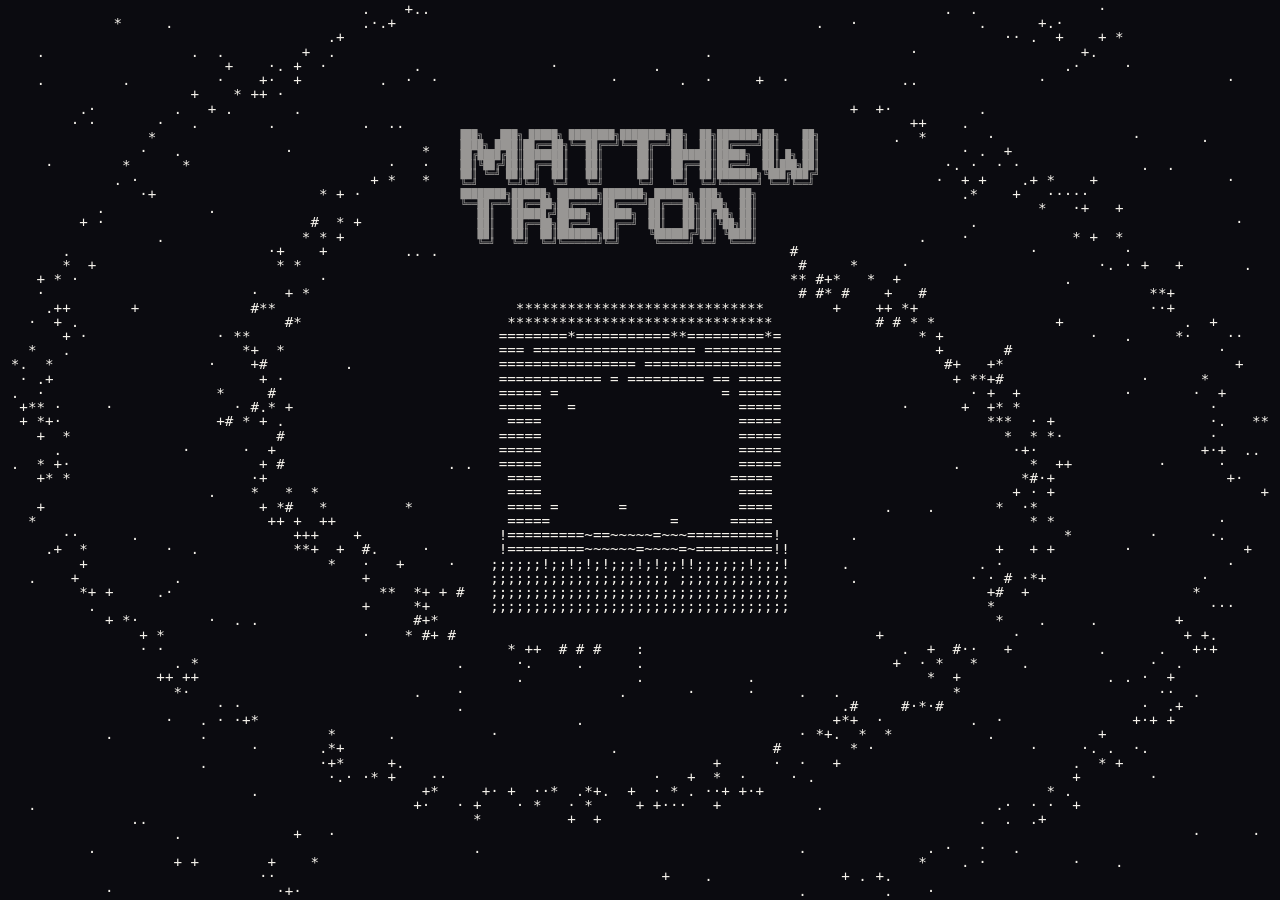
==== commit 1466ffd6: "Reorganize the repo into clean, self-contained folders - galaxy stays at the root index.html (the si" ====
--- a/index.html
+++ b/index.html
@@ -80,42 +80,6 @@
     transition: opacity 520ms ease;
   }
 
-  /* HUD — minimal prototype controls. */
-  .hud {
-    position: fixed;
-    left: 0; right: 0; bottom: 0;
-    display: flex;
-    justify-content: space-between;
-    align-items: center;
-    gap: 1rem;
-    padding: 12px 16px;
-    font-size: 11px;
-    letter-spacing: 0.18em;
-    text-transform: uppercase;
-    pointer-events: none;
-  }
-  .hud__label { opacity: 0.55; }
-  .hud__btns { display: flex; align-items: center; gap: 8px; pointer-events: auto; }
-  /* Size slider — monochrome, matched to the HUD. */
-  .hud__size { display: flex; align-items: center; gap: 6px; }
-  .hud__size input {
-    accent-color: currentColor;
-    width: 96px;
-    cursor: pointer;
-  }
-  .hud button {
-    font: inherit;
-    letter-spacing: 0.16em;
-    text-transform: uppercase;
-    color: inherit;
-    background: transparent;
-    border: 1px solid currentColor;
-    padding: 5px 10px;
-    cursor: pointer;
-    border-radius: 2px;
-  }
-  .hud button:hover { background: currentColor; color: var(--space); }
-
   .sr-only {
     position: absolute; width: 1px; height: 1px;
     overflow: hidden; clip: rect(0,0,0,0); white-space: nowrap;
@@ -135,21 +99,6 @@
   <!-- A second copy of the name, parked in the corner — it fades in
        on hover as the centred name fades out. -->
   <pre class="cp-corner" id="cpCorner" aria-hidden="true"></pre>
-
-  <div class="hud">
-    <span class="hud__label">Fig. — Orrery / prototype</span>
-    <span class="hud__btns">
-      <label class="hud__size">Computer
-        <input id="size" type="range" min="0.06" max="0.5" step="0.01" value="0.28">
-      </label>
-      <label class="hud__size">Name
-        <input id="namesize" type="range" min="0.12" max="0.5" step="0.01" value="0.28">
-      </label>
-      <button id="mode"     type="button">Mode: Galaxy</button>
-      <button id="spacing"  type="button">Rings: Wide</button>
-      <button id="pause"    type="button">Pause</button>
-    </span>
-  </div>
 
 <script>
 (function () {
@@ -1009,39 +958,6 @@
   /* =========================================================
      WIRING
      ========================================================= */
-  document.getElementById('mode').addEventListener('click', function (e) {
-    mode = mode === 'orrery' ? 'galaxy' : 'orrery';
-    e.target.textContent = 'Mode: ' + (mode === 'orrery' ? 'Orrery' : 'Galaxy');
-    if (reduceMotion || !running) render(8);
-  });
-
-  document.getElementById('spacing').addEventListener('click', function (e) {
-    spacing = spacing === 'wide' ? 'tight' : 'wide';
-    applySpacing();
-    e.target.textContent = 'Rings: ' + (spacing === 'wide' ? 'Wide' : 'Tight');
-    if (reduceMotion || !running) render(8);
-  });
-
-  document.getElementById('pause').addEventListener('click', function (e) {
-    if (reduceMotion) return;
-    running = !running;
-    e.target.textContent = running ? 'Pause' : 'Play';
-    if (running) requestAnimationFrame(frame);
-  });
-
-  document.getElementById('size').addEventListener('input', function (e) {
-    sizeFrac = parseFloat(e.target.value);
-    fitComputer();
-    if (reduceMotion || !running) render(8);
-  });
-
-  document.getElementById('namesize').addEventListener('input', function (e) {
-    nameFrac = parseFloat(e.target.value);
-    applyName();
-    computeNameMask();
-    if (reduceMotion || !running) render(8);
-  });
-
   // The computer tilts to follow the cursor — the actual easing
   // toward this target happens each frame in render().
   window.addEventListener('pointermove', function (e) {
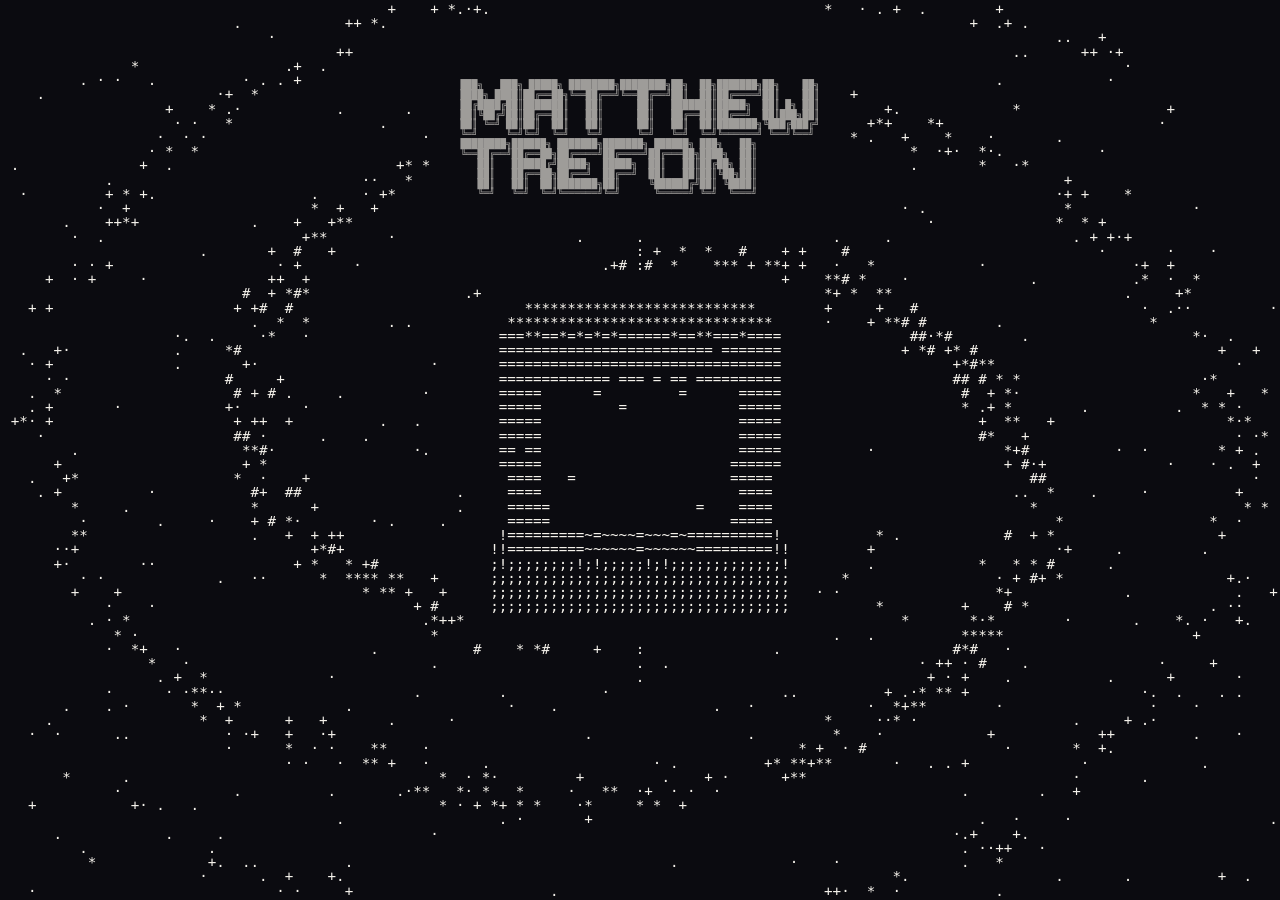
==== commit a14d2293: "Optimize galaxy page for mobile and rework the boot animation Mobile (touch / narrow viewports): - S" ====
--- a/index.html
+++ b/index.html
@@ -2,7 +2,7 @@
 <html lang="en">
 <head>
 <meta charset="UTF-8">
-<meta name="viewport" content="width=device-width, initial-scale=1.0">
+<meta name="viewport" content="width=device-width, initial-scale=1.0, viewport-fit=cover">
 <title>Matthew Trefon</title>
 
 <!--
@@ -53,7 +53,7 @@
   .cp-banner {
     position: fixed;
     left: 50%;
-    top: 21%;
+    top: calc(21% - 50px);
     transform: translate(-50%, -50%);
     margin: 0;
     font-family: inherit;
@@ -105,6 +105,10 @@
   'use strict';
 
   var reduceMotion = window.matchMedia('(prefers-reduced-motion: reduce)').matches;
+  // Coarse pointer (phones/tablets) — no hover, so the computer can't
+  // enlarge or reveal its prompt the way it does for a mouse. Touch
+  // builds compensate: a bigger banner/computer and an always-on prompt.
+  var coarsePointer = window.matchMedia('(hover: none)').matches;
   var sky = document.getElementById('sky');
 
   /* =========================================================
@@ -150,11 +154,21 @@
   var RAINBOW = ['#ff4136','#ff851b','#ffdc00','#2ecc40',
                  '#00bcd4','#0074d9','#b10dc9'];
 
-  // OS launch — once the galaxy has faded, after LAUNCH_DELAY a paper
-  // panel expands from the centre and the MATTHEW_OS page opens.
-  var LAUNCH_DELAY = 1.5;    // seconds after the galaxy has faded
-  var launchAt     = -1;     // scheduled launch time (s); -1 = unscheduled
-  var launched     = false;
+  // Boot sequence — once the "Turn On" message has flown off, the
+  // computer screen erupts with ASCII characters that flood outward to
+  // fill the viewport, and the OS opens. These beats run off one clock,
+  // `bootStart` (set at osPhase 'on'); the *_AT values are offsets into
+  // it, in seconds. (The star field's dissolve is the galaxy fade — see
+  // galaxyFade / GAL_FADE_OUT — and starts back at the flyoff.)
+  var bootStart  = -1;     // t the boot began (s); -1 = not started
+  var screenLive = 0;      // 0 -> 1: the screen filling with the boot fill
+  var flood      = 0;      // 0 -> 1: the fill exploding out to the edges
+  var floodBg    = false;  // has the page eased to the OS paper surface?
+  var launched   = false;  // has the OS page navigation fired?
+  var LIVE_AT    = 0.6;    // boot-clock time the screen starts filling
+  var LIVE_DUR   = 0.6;    // seconds for the screen to fill
+  var FLOOD_AT   = 1.2;    // boot-clock time the explosion bursts outward
+  var FLOOD_DUR  = 0.9;    // seconds for the flood to reach every edge
 
   // Light direction (world space, normalised) — upper front-left.
   var LX, LY, LZ;
@@ -196,7 +210,10 @@
   var FACES = []
     .concat(boxFaces(-0.80,-0.55,-0.55,  0.80, 0.85, 0.55, 0.95))   // housing
     .concat(boxFaces(-0.92,-0.85,-0.62,  0.92,-0.55, 0.62, 0.78));  // base
-  FACES.push(quad([-0.55,-0.25,0.57], [1.10,0,0], [0,0.85,0], 0.20, ' ')); // screen — blank, shows the black backdrop
+  // The screen — blank (shows the black backdrop) until the boot
+  // sequence lights it. Named so its corners can be projected later.
+  var SCREEN_FACE = quad([-0.55,-0.25,0.57], [1.10,0,0], [0,0.85,0], 0.20, ' ');
+  FACES.push(SCREEN_FACE);
   FACES.push(quad([-0.30,-0.47,0.58], [0.60,0,0], [0,0.07,0], 0.08)); // slot
 
   // Widest horizontal sweep and height of the model — used to fit
@@ -230,7 +247,8 @@
     return w;
   })();
   // The name's size — the fraction of the viewport width the full
-  // lettering spans. nameFrac drives the centred name (HUD slider);
+  // lettering spans. Set per-viewport by responsiveFracs(): phones get
+  // a much larger banner, desktops keep this compact 0.28.
   // NAME_CORNER_FRAC is the smaller top-left copy shown on hover.
   var nameFrac = 0.28;
   var NAME_CORNER_FRAC = 0.16;
@@ -281,15 +299,16 @@
   var SKY_SPIN = 0.018;
 
   // Galaxy mode — a rotating two-arm spiral disc.
-  var GAL_FLATTEN = 0.42;   // viewing tilt of the disc (squash on screen)
+  var GAL_FLATTEN = 0.42;   // disc tilt — measure() opens it up on tall screens
   var GAL_SPIN    = 0.085;  // rotation speed (radians/sec)
 
-  // Galaxy fade — the starfield dissolves: it fades IN on load, then
-  // back OUT once the boot begins. 1 = full, 0 = gone. Each star/orbit
-  // carries a stable `rank`; it stops drawing once rank ≥ galaxyFade.
+  // Galaxy fade — the starfield dissolves IN on load and back OUT once
+  // the boot begins. 1 = full, 0 = hidden. Each star/particle carries a
+  // stable `rank`; it draws only while rank < galaxyFade, so easing
+  // galaxyFade dissolves the whole field in rank order.
   var galaxyFade   = 0;         // starts hidden — fades in on entrance
   var GAL_FADE_IN  = 0.028;     // entrance dissolve-in — gentle
-  var GAL_FADE_OUT = 0.05;      // boot-out dissolve-away
+  var GAL_FADE_OUT = 0.05;      // boot dissolve-out — brisker
 
   // Entrance — the galaxy, computer, and name all dissolve in
   // together. compReveal drives the computer (its sample points
@@ -306,7 +325,35 @@
   var STARS = [];
   var GALAXY = [];
 
+  // Size the banner and the computer for the current device. A roomy
+  // mouse window keeps the original compact framing — hover does the
+  // enlarging there. Touch devices (no hover) and any narrow window
+  // get a large layout so the machine reads at a glance.
+  function responsiveFracs() {
+    var w = window.innerWidth, h = window.innerHeight;
+    var large = coarsePointer || w < 760;
+    if (!large) {
+      nameFrac = 0.28;
+      sizeFrac = 0.28;
+      return;
+    }
+    var portrait = h >= w * 0.85;
+    // Computer height as a fraction of the viewport. Touch has no
+    // hover, so it sits a little larger (0.51). A narrow mouse window
+    // must leave room for the 1.5x hover-enlarge, so it stays smaller
+    // (0.375). Landscape is bounded by height instead — keep it short
+    // enough to stay clear of the banner above.
+    sizeFrac = portrait ? (coarsePointer ? 0.51 : 0.375) : 0.225;
+    // The name banner — sized to sit comfortably above the computer.
+    nameFrac = 0.675;
+    // Cap the banner so it never claims more than ~24% of the viewport
+    // height — keeps it clear of the computer on short / landscape screens.
+    var maxByH = 0.24 * h * NAME_W * 0.6 / (w * NAME_H * 1.04);
+    if (nameFrac > maxByH) nameFrac = maxByH;
+  }
+
   function measure() {
+    responsiveFracs();
     var fs = Math.max(11, Math.min(20, window.innerWidth / 90));
     sky.style.fontSize = fs + 'px';
 
@@ -331,6 +378,18 @@
     // Reusable buffer.
     grid = [];
     for (var r = 0; r < rows; r++) grid.push(new Array(cols));
+
+    // Galaxy disc tilt — touch devices only. On a phone's tall portrait
+    // screen a flat disc leaves big empty bands above and below, so open
+    // it toward face-on until the spiral fills more of the height. Every
+    // desktop / mouse view keeps the original flat 0.42 untouched, at any
+    // window width. (galMaxR mirrors buildGalaxy's maxR.)
+    if (coarsePointer) {
+      var galMaxR = Math.min(cols * 0.58, rows * 1.35);
+      GAL_FLATTEN = Math.max(0.42, Math.min(0.85, rows * 0.40 / galMaxR));
+    } else {
+      GAL_FLATTEN = 0.42;
+    }
 
     buildStars();
     buildGalaxy();
@@ -415,7 +474,7 @@
     var spin = t * SKY_SPIN;
     for (var i = 0; i < STARS.length; i++) {
       var s = STARS[i];
-      if (s.rank >= galaxyFade) continue;       // dissolved out
+      if (s.rank >= galaxyFade) continue;       // dissolved out / not in yet
       var a = s.ang + spin;
       var x = cx + s.rad * aspect * Math.cos(a);
       var y = cy + s.rad * Math.sin(a);
@@ -494,7 +553,7 @@
     var rot = t * GAL_SPIN;
     for (var i = 0; i < GALAXY.length; i++) {
       var p = GALAXY[i];
-      if (p.rank >= galaxyFade) continue;       // dissolved out
+      if (p.rank >= galaxyFade) continue;       // dissolved out / not in yet
       var a = p.ang + rot;
       var x = cx + p.rad * Math.cos(a);
       var y = cy + p.rad * GAL_FLATTEN * Math.sin(a);
@@ -526,7 +585,7 @@
   var compMinC = 0, compMaxC = -1, compMinR = 0, compMaxR = -1;
 
   // How much of the viewport the computer fills — its height as a
-  // fraction of the grid. Driven live by the HUD's Size slider.
+  // fraction of the grid. Set per-viewport by responsiveFracs().
   var sizeFrac = 0.28;
 
   // Allocate every grid-sized buffer, then fit both the computer and
@@ -760,16 +819,99 @@
     return out;
   }
 
+  // Project the four corners of the screen face to grid cells and
+  // return their bounding box {c0,c1,r0,r1}, or null if it sits behind
+  // the camera. Drives the screen-glow at the end of the boot.
+  function screenRectCells() {
+    var o = SCREEN_FACE.o, u = SCREEN_FACE.u, v = SCREEN_FACE.v;
+    var cyR = Math.cos(curYaw), syR = Math.sin(curYaw);
+    var ct  = Math.cos(curPitch), st = Math.sin(curPitch);
+    var S = COMP_S * hoverScale, vScale = charW / charH;
+    var c0 = 1e9, c1 = -1e9, r0 = 1e9, r1 = -1e9;
+    for (var k = 0; k < 4; k++) {
+      var x = o[0] + (k & 1 ? u[0] : 0) + (k & 2 ? v[0] : 0);
+      var y = o[1] + (k & 1 ? u[1] : 0) + (k & 2 ? v[1] : 0);
+      var z = o[2] + (k & 1 ? u[2] : 0) + (k & 2 ? v[2] : 0);
+      var x1 =  x*cyR + z*syR;
+      var z1 = -x*syR + z*cyR;
+      var y1 =  y*ct - z1*st;
+      var z2 =  y*st + z1*ct;
+      var depth = CAM_Z - z2;
+      if (depth <= 0.1) return null;
+      var inv = 1 / depth;
+      var col = cx + S * x1 * inv;
+      var row = cy - S * vScale * y1 * inv;
+      if (col < c0) c0 = col;
+      if (col > c1) c1 = col;
+      if (row < r0) r0 = row;
+      if (row > r1) r1 = row;
+    }
+    return { c0: Math.round(c0), c1: Math.round(c1),
+             r0: Math.round(r0), r1: Math.round(r1) };
+  }
+
   // Stamp the static screen message into the grid. Only while idle —
   // during 'flyoff' the characters are coloured DOM spans instead.
   function drawScreenText() {
-    if (osPhase !== 'idle' || hoverScale < SCREEN_MSG_AT) return;
+    if (osPhase !== 'idle') return;
+    // Mouse: the prompt is revealed by the hover-enlarge. Touch has no
+    // hover — so once the computer has settled in, show it unprompted;
+    // it's the only cue that the machine is tappable.
+    var ready = coarsePointer ? compReveal > 0.92 : hoverScale >= SCREEN_MSG_AT;
+    if (!ready) return;
     var cells = screenMsgCells();
     if (!cells) return;
     for (var i = 0; i < cells.length; i++) {
       var c = cells[i];
       if (c.col >= 0 && c.col < cols && c.row >= 0 && c.row < rows) {
         grid[c.row][c.col] = c.ch;
+      }
+    }
+  }
+
+  // The boot's closing beats: the computer screen erupts with a single
+  // fill character — first the screen itself fills, then that fill
+  // explodes outward and floods the whole viewport. One glyph, with a
+  // static ragged edge, so the transition reads smooth, not chaotic.
+  var FILL = '█';
+
+  // Stable per-cell random — fixes the screen-fill order and the
+  // ragged blast edge so neither shifts frame to frame.
+  var boomRand = null;
+  function buildBoomRand() {
+    var n = cols * rows;
+    boomRand = new Float64Array(n);
+    for (var i = 0; i < n; i++) boomRand[i] = Math.random();
+  }
+
+  function drawBootScreen() {
+    if (screenLive <= 0) return;
+    var rect = screenRectCells();
+    if (!rect) return;
+    if (!boomRand || boomRand.length !== cols * rows) buildBoomRand();
+    var r, c, idx;
+    // The screen fills — a cell turns on once screenLive passes its
+    // stable threshold, then stays on: a smooth, growing fill.
+    for (r = rect.r0; r <= rect.r1; r++) {
+      if (r < 0 || r >= rows) continue;
+      for (c = rect.c0; c <= rect.c1; c++) {
+        if (c < 0 || c >= cols) continue;
+        idx = r * cols + c;
+        if (boomRand[idx] < screenLive) grid[r][c] = FILL;
+      }
+    }
+    if (flood <= 0) return;
+    // The explosion — an expanding front of fill bursting from the
+    // screen. The static per-cell random gives a fixed, gentle ragged
+    // edge that simply grows; aspect-corrected so the front reads round.
+    var scx = (rect.c0 + rect.c1) / 2, scy = (rect.r0 + rect.r1) / 2;
+    var reach = flood * Math.max(cols, rows) * 1.5;
+    for (r = 0; r < rows; r++) {
+      for (c = 0; c < cols; c++) {
+        idx = r * cols + c;
+        var dx = (c - scx) * aspect, dy = r - scy;
+        var thr = reach * (0.82 + 0.18 * boomRand[idx]);
+        if (dx * dx + dy * dy < thr * thr) grid[r][c] = FILL;
       }
     }
   }
@@ -834,20 +976,18 @@
     osPhase = 'on';
   }
 
-  // Launch the OS — a paper panel expands from the centre of the
-  // screen, then the MATTHEW_OS page (desktop/index.html) opens.
+  // Launch the OS. The explosion has filled the viewport and the page
+  // background has eased to the MATTHEW_OS paper surface — so this just
+  // drops an identical paper + grain cover (no flash) and opens the OS
+  // page (desktop/index.html).
   function launchOS() {
-    var panel = document.createElement('div');
-    panel.style.cssText =
-      'position:fixed;inset:0;background:#f4f1ea;z-index:20;' +
-      'transform:scale(0);transform-origin:center;' +
-      'transition:transform 620ms cubic-bezier(.65,0,.35,1);';
-    document.body.appendChild(panel);
-    // Two frames so the browser registers scale(0) before it animates.
-    requestAnimationFrame(function () {
-      requestAnimationFrame(function () { panel.style.transform = 'scale(1)'; });
-    });
-    setTimeout(function () { window.location.href = 'desktop/index.html'; }, 660);
+    var cover = document.createElement('div');
+    cover.style.cssText =
+      'position:fixed;inset:0;z-index:30;background-color:#f4f1ea;' +
+      'background-image:radial-gradient(rgba(0,0,0,0.04) 1px,transparent 1px);' +
+      'background-size:3px 3px;';
+    document.body.appendChild(cover);
+    window.location.href = 'desktop/index.html';
   }
 
   // Advance the flying characters one discrete cell step at a time.
@@ -874,20 +1014,36 @@
     lastT = t;
     // Engaged = the computer is the focus: hovered, or mid-boot.
     engaged = hovering || osPhase !== 'idle';
-    // The galaxy dissolves in on load, back out once booting — a
-    // gentle ease in, a brisker ease out.
+    // Entrance: the galaxy, computer and name all dissolve in together.
+    compReveal += (1 - compReveal) * COMP_REVEAL_EASE;
+    // The galaxy dissolves IN on load, then back OUT once the boot
+    // begins — a gentle eased fade either way.
     var galTarget = osPhase === 'idle' ? 1 : 0;
     galaxyFade += (galTarget - galaxyFade) *
                   (galTarget === 1 ? GAL_FADE_IN : GAL_FADE_OUT);
-    // Entrance: the galaxy, computer and name all dissolve in together.
-    compReveal += (1 - compReveal) * COMP_REVEAL_EASE;
-    // When the galaxy has faded, count down to the OS launch.
-    if (osPhase !== 'idle' && launchAt < 0 && galaxyFade < 0.04) {
-      launchAt = t + LAUNCH_DELAY;
-    }
-    if (launchAt >= 0 && !launched && t >= launchAt) {
-      launched = true;
-      launchOS();
+    // Boot timeline — begins once the "Turn On" message has flown off
+    // (osPhase 'on'): the screen fills with ASCII, that ASCII floods
+    // out to every edge, then the OS opens.
+    if (osPhase === 'on') {
+      if (bootStart < 0) bootStart = t;
+      var bt = t - bootStart;
+      screenLive = (bt - LIVE_AT) / LIVE_DUR;
+      screenLive = screenLive < 0 ? 0 : (screenLive > 1 ? 1 : screenLive);
+      flood = (bt - FLOOD_AT) / FLOOD_DUR;
+      flood = flood < 0 ? 0 : (flood > 1 ? 1 : flood);
+      // When the explosion bursts, ease the page from space-dark to the
+      // OS paper surface (colour + grain) underneath it — so the fill
+      // lands on exactly the MATTHEW_OS background, no dark gaps.
+      if (flood > 0 && !floodBg) {
+        floodBg = true;
+        document.body.style.transition =
+          'background-color ' + Math.round(FLOOD_DUR * 1000) + 'ms ease-in';
+        document.body.style.backgroundColor = '#f4f1ea';
+        document.body.style.backgroundImage =
+          'radial-gradient(rgba(0,0,0,0.04) 1px, transparent 1px)';
+        document.body.style.backgroundSize = '3px 3px';
+      }
+      if (flood >= 1 && !launched) { launched = true; launchOS(); }
     }
     // Track the cursor only while idle; freeze the angle once engaged.
     if (osPhase === 'idle') {
@@ -905,7 +1061,7 @@
       cpBanner.style.transition = '';
       cpBanner.style.opacity = engaged ? '0' : '1';
     }
-    cpCorner.style.opacity = engaged ? '1' : '0';   // corner name in
+    cpCorner.style.opacity = (engaged && !coarsePointer) ? '1' : '0';  // corner name in — mouse only
     if (osPhase === 'flyoff') stepBoot(t);
     drawComputer3D(curYaw, curPitch);
     buildExcludeMask();
@@ -919,6 +1075,7 @@
       if (compZ[i] > 0) grid[(i / cols) | 0][i % cols] = compChar[i];
     }
     drawScreenText();
+    drawBootScreen();
 
     var out = '';
     for (var r = 0; r < rows; r++) {
@@ -961,7 +1118,9 @@
   // The computer tilts to follow the cursor — the actual easing
   // toward this target happens each frame in render().
   window.addEventListener('pointermove', function (e) {
-    if (reduceMotion) return;
+    // Touch builds keep the computer still and forward-facing — there's
+    // no cursor for it to track, and tap-to-boot is the whole interaction.
+    if (reduceMotion || coarsePointer) return;
     var nx = (e.clientX / window.innerWidth)  * 2 - 1;
     var ny = (e.clientY / window.innerHeight) * 2 - 1;
     if (nx < -1) nx = -1; else if (nx > 1) nx = 1;
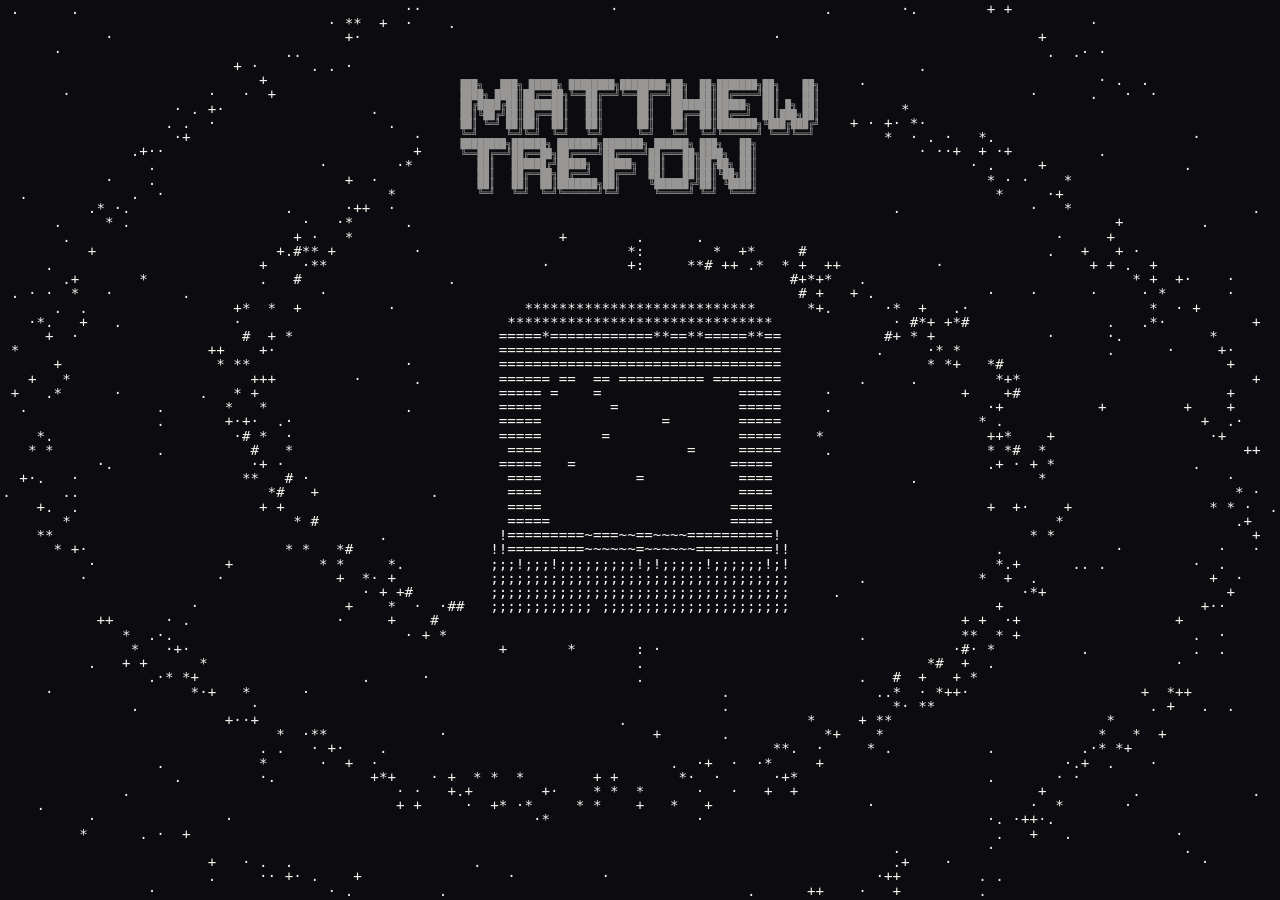
==== commit f9ece520: "Reload the galaxy page when restored from the back/forward cache Pressing the browser Back button fr" ====
--- a/index.html
+++ b/index.html
@@ -1163,6 +1163,14 @@
     }
   });
 
+  // Returning here via the browser's Back button — when this page is
+  // restored from the back/forward cache it would otherwise reappear
+  // frozen in its booted-away state (the OS-launch fill still covering
+  // the screen). Reload so it always comes back fresh as the galaxy.
+  window.addEventListener('pageshow', function (e) {
+    if (e.persisted) window.location.reload();
+  });
+
   var resizeTimer;
   window.addEventListener('resize', function () {
     clearTimeout(resizeTimer);
